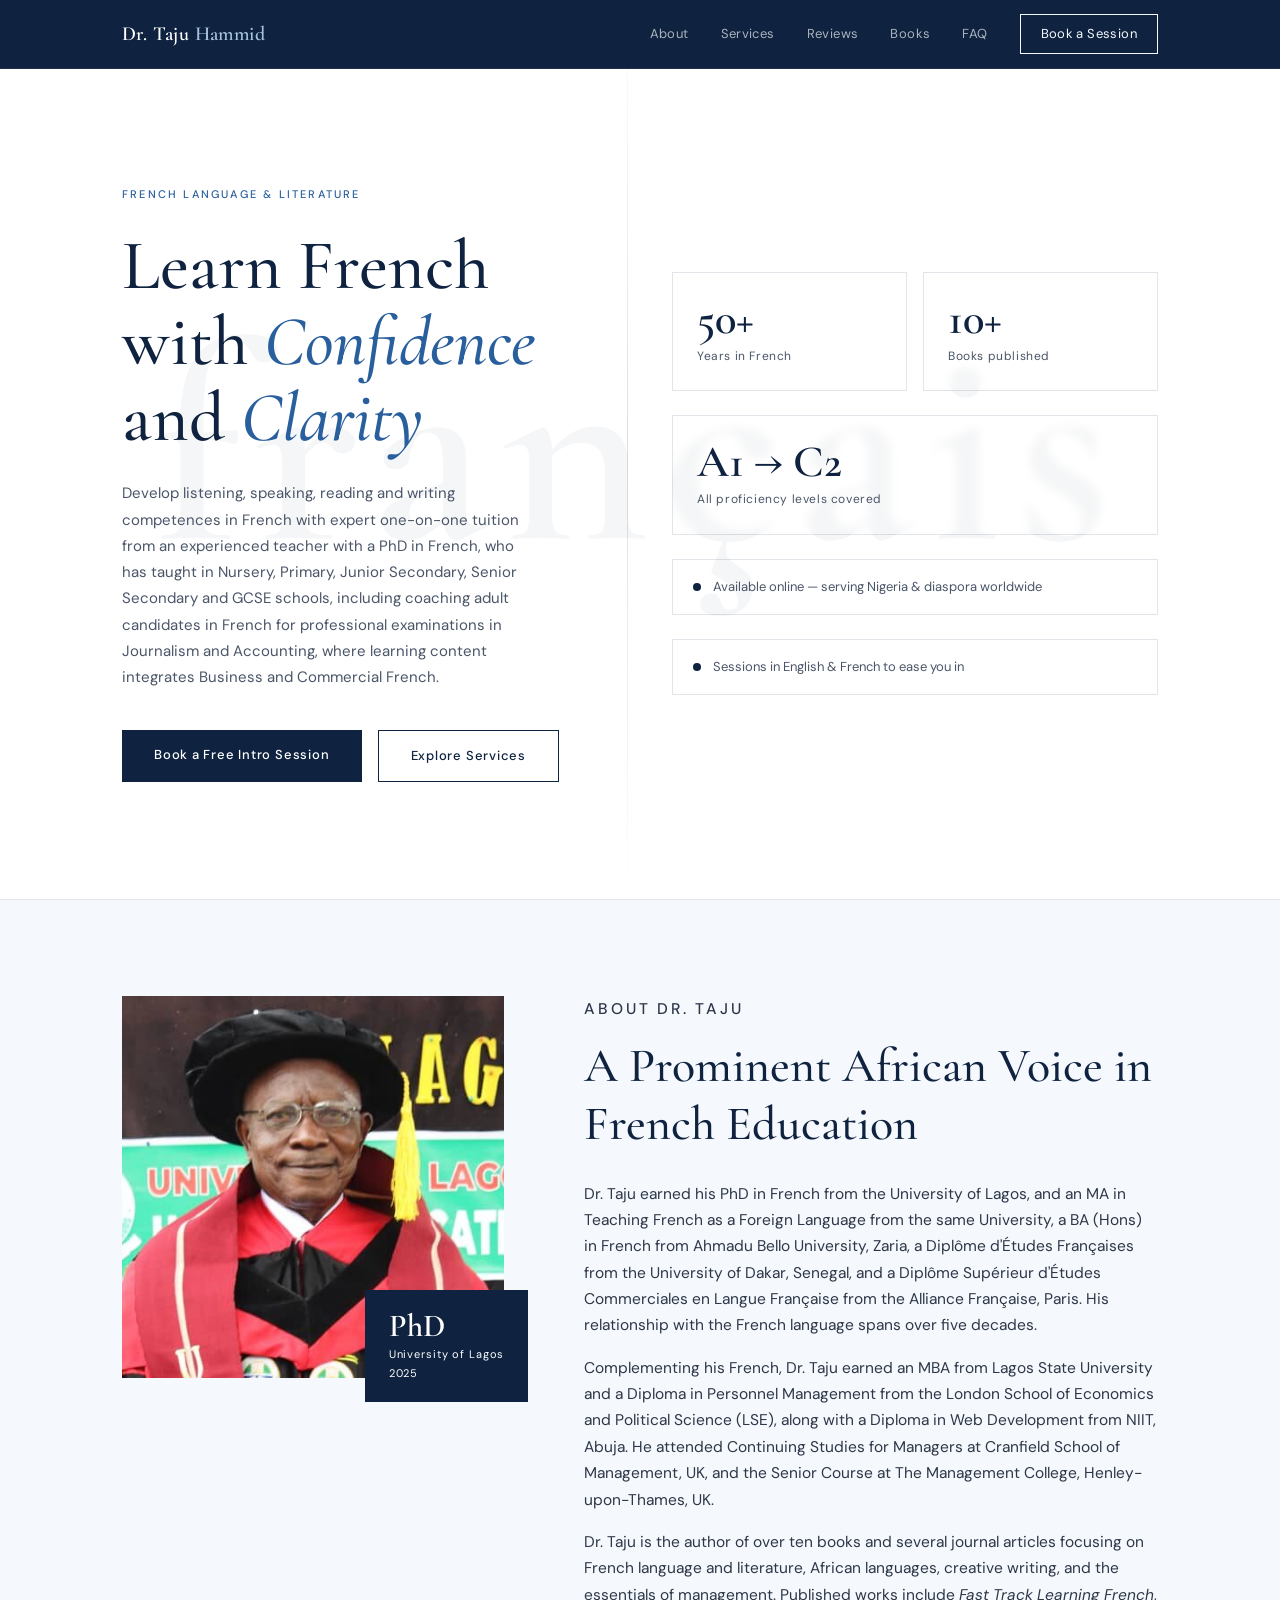
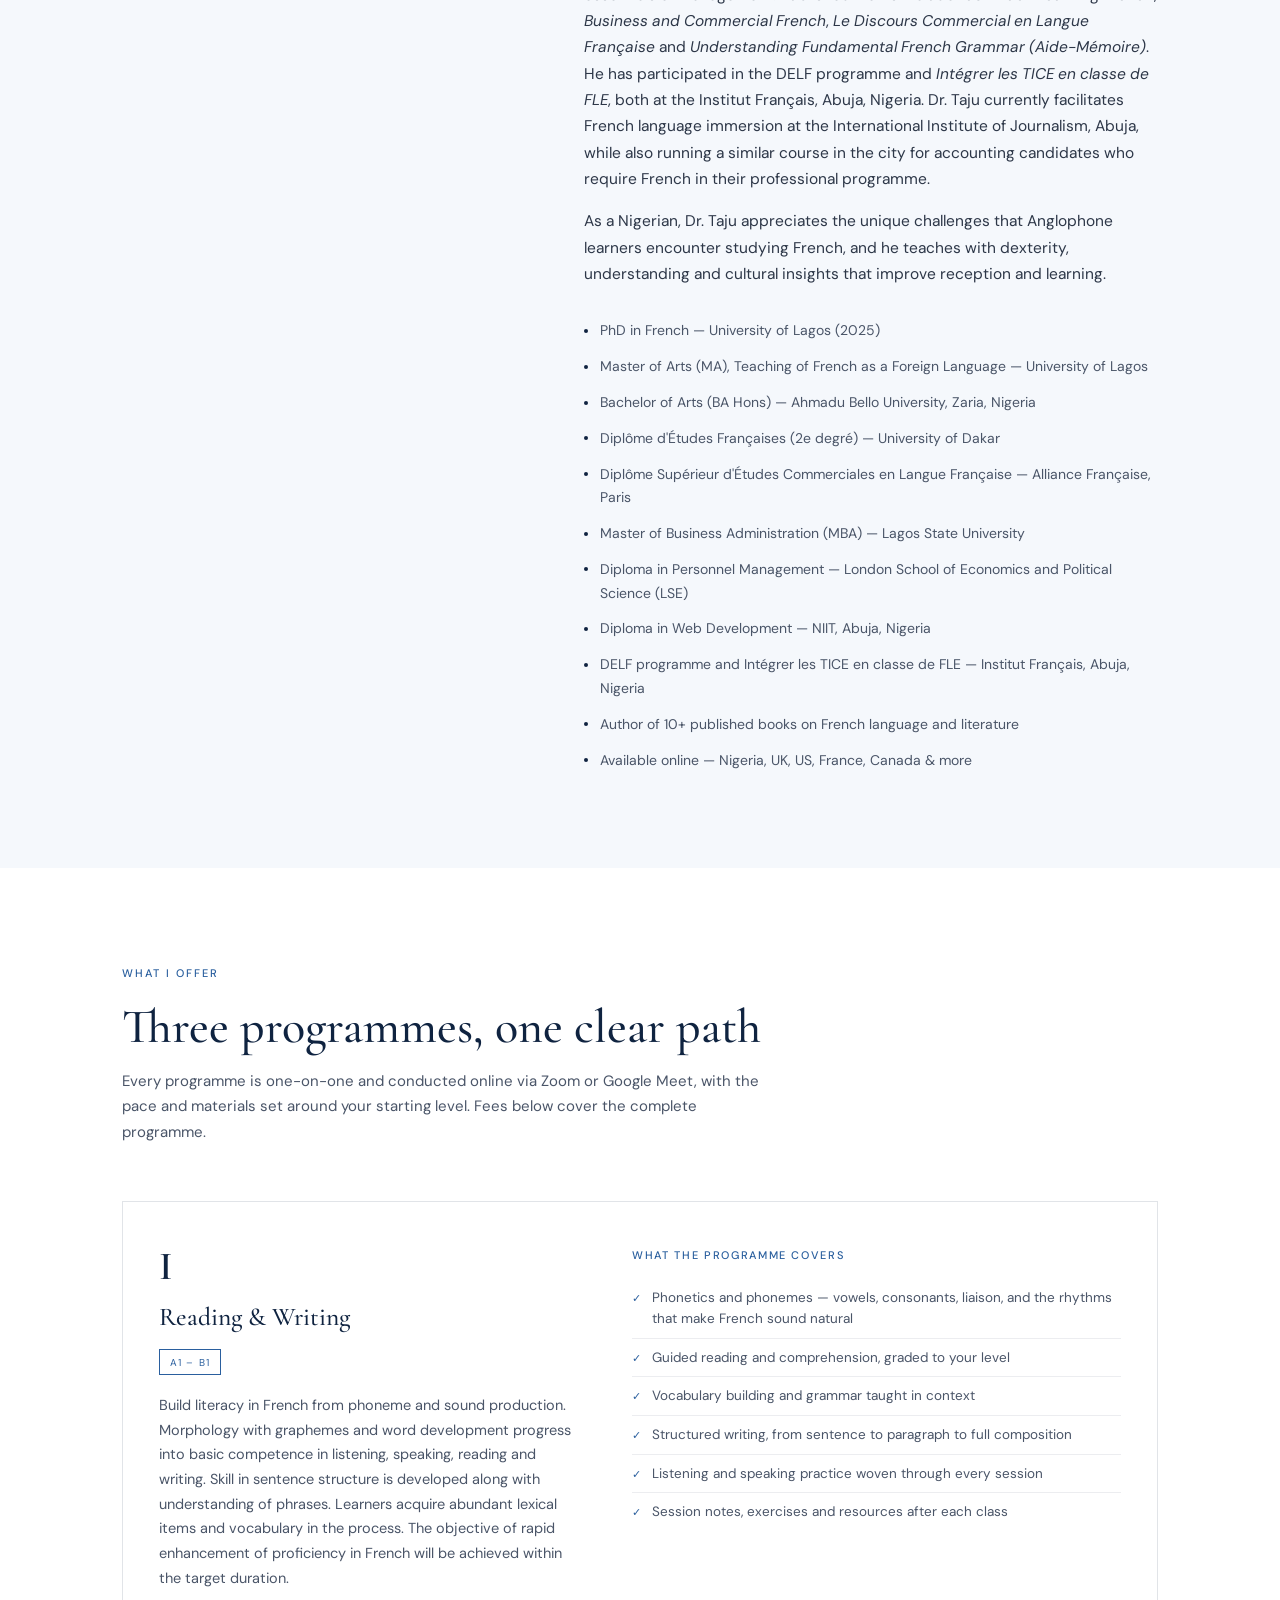
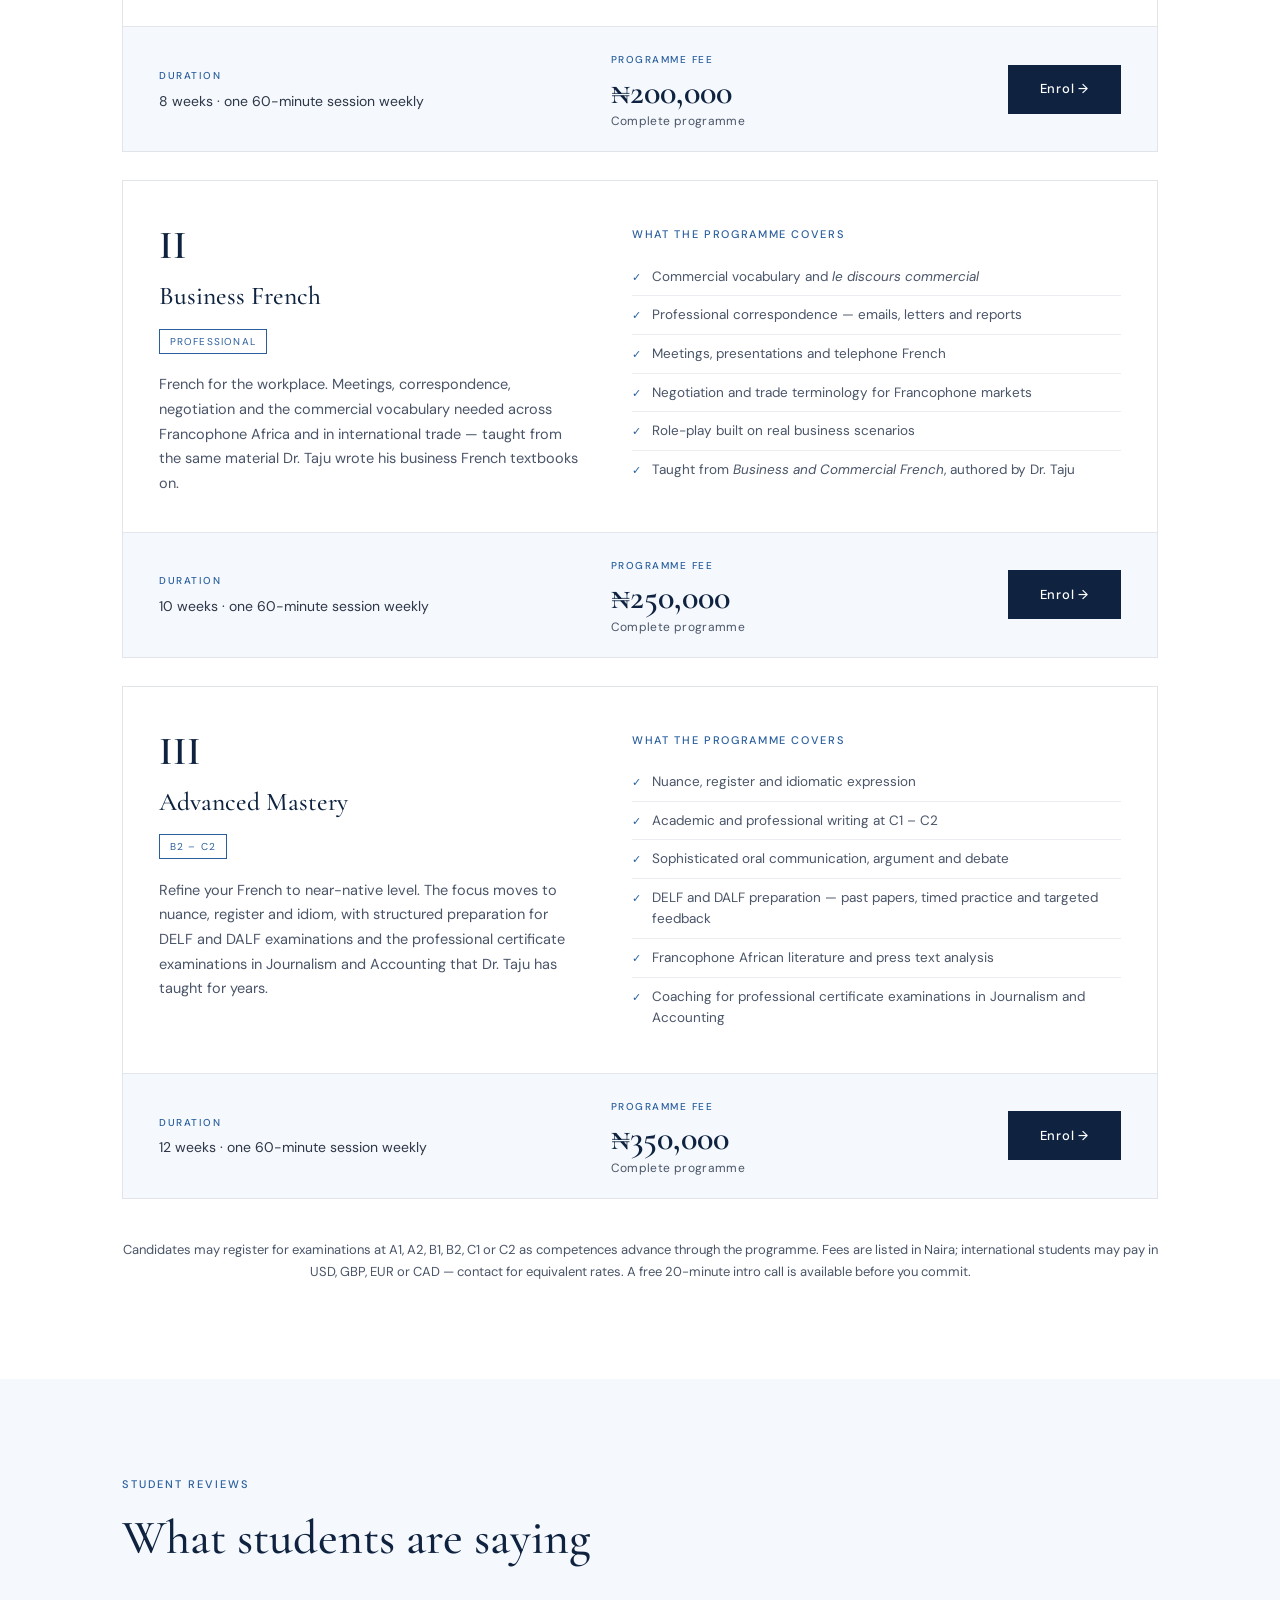
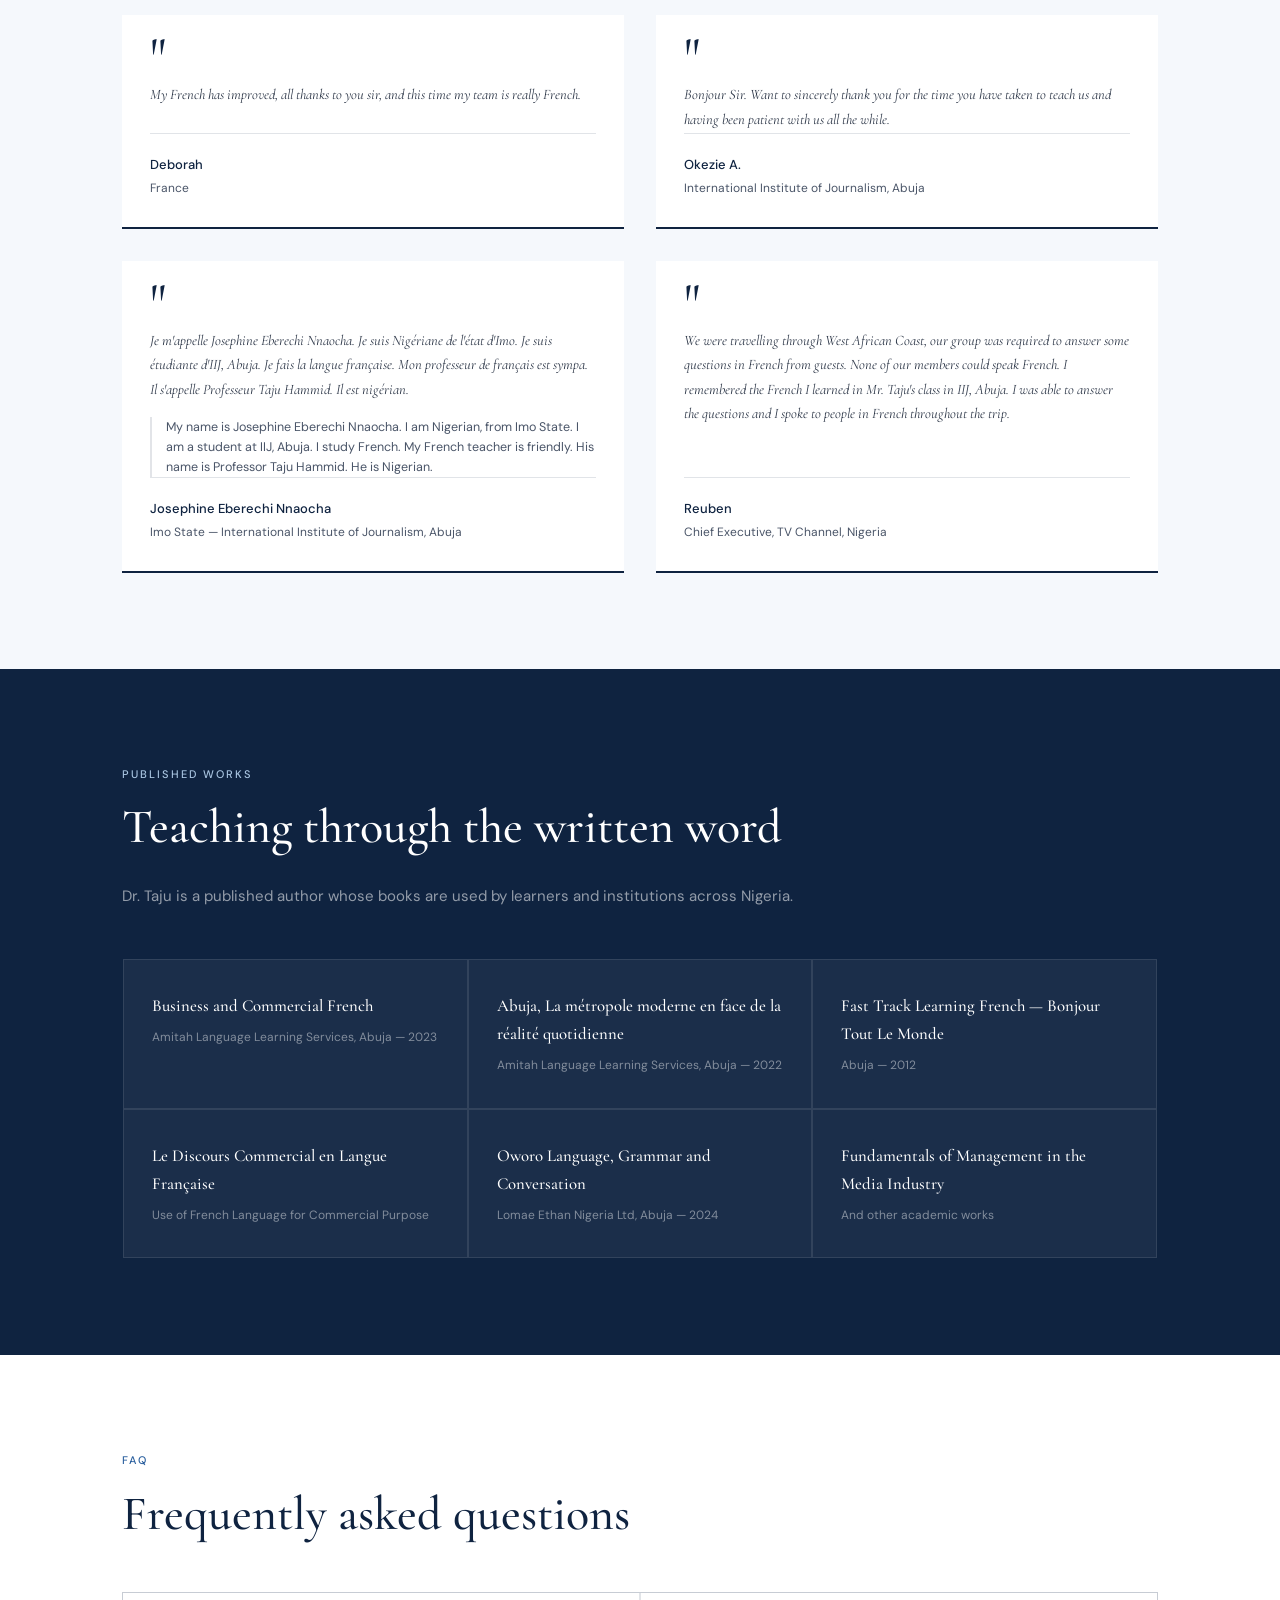
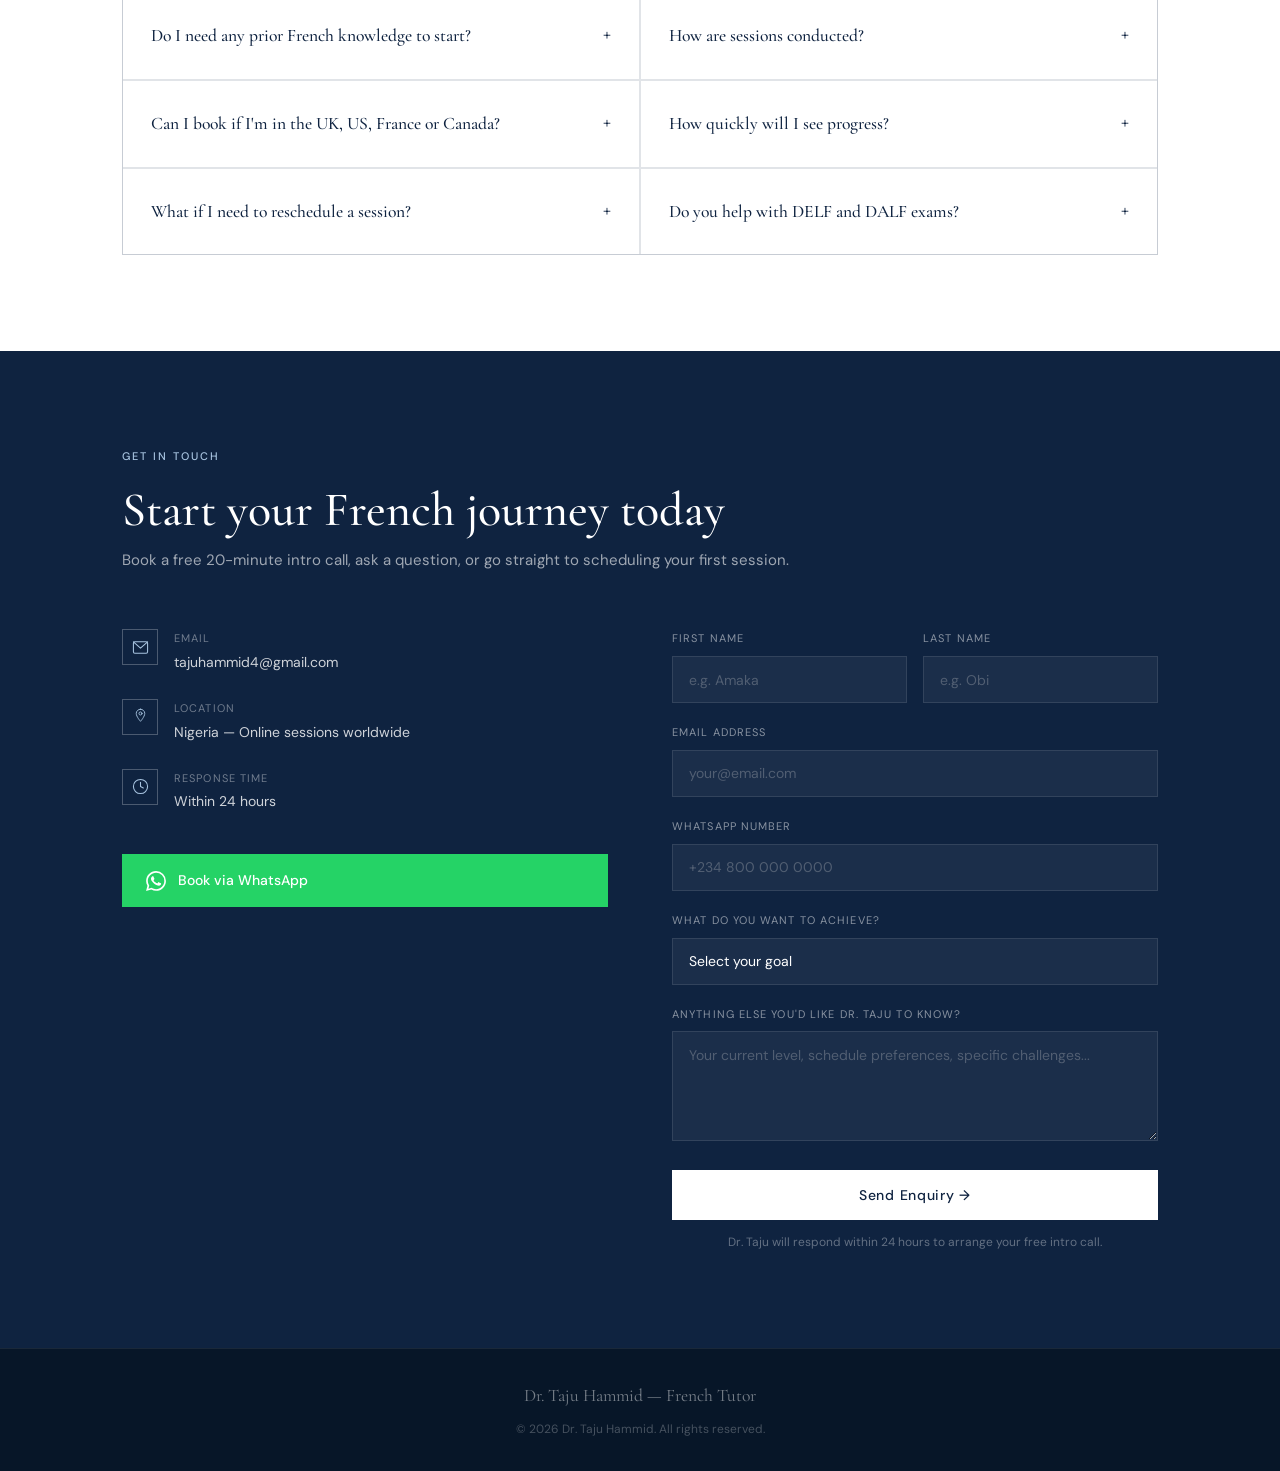
==== index.html @ 973036a1 "Add Dr. Taju's photo, real contact email, and a fourth testimonial Photo replaces the About placehol" ====
<!DOCTYPE html>
<html lang="en">
<head>
  <meta charset="UTF-8" />
  <meta name="viewport" content="width=device-width, initial-scale=1.0" />
  <title>Dr. Taju Hammid — French Tutor</title>
  <meta name="description" content="Learn French with Dr. Taju Hammid, PhD French — a highly experienced language facilitator offering personalised online proficiency in French language and Francophone African literature to learners in Nigeria and the diaspora." />
  <link rel="preconnect" href="https://fonts.googleapis.com" />
  <link rel="preconnect" href="https://fonts.gstatic.com" crossorigin />
  <link href="https://fonts.googleapis.com/css2?family=Cormorant+Garamond:ital,wght@0,400;0,500;0,600;1,400;1,500&family=DM+Sans:wght@300;400;500&display=swap" rel="stylesheet" />

  <style>
    *, *::before, *::after { box-sizing: border-box; margin: 0; padding: 0; }
 
    :root {
      --navy: #0F2340;
      --navy-mid: #1E4080;
      --navy-light: #2A5F9E;
      --ink: #0F2340;
      --ink-mid: #2D3748;
      --ink-light: #4A5568;
      --white: #ffffff;
      --off-white: #F5F8FC;
      --border: rgba(15, 35, 64, 0.12);
      --border-light: rgba(15, 35, 64, 0.08);
    }
 
    html { scroll-behavior: smooth; }
 
    body {
      font-family: 'DM Sans', sans-serif;
      background: var(--white);
      color: var(--ink);
      font-size: 16px;
      line-height: 1.7;
      overflow-x: hidden;
    }
 
    /* ─── UTILITY ─── */
    .container { max-width: 1100px; margin: 0 auto; padding: 0 2rem; }
    .section { padding: 6rem 0; }
    .section-label {
      font-family: 'DM Sans', sans-serif;
      font-size: 11px;
      font-weight: 500;
      letter-spacing: 0.18em;
      text-transform: uppercase;
      color: var(--navy-light);
      margin-bottom: 1rem;
    }
    .section-title {
      font-family: 'Cormorant Garamond', serif;
      font-size: clamp(2rem, 4vw, 3rem);
      font-weight: 500;
      color: var(--navy);
      line-height: 1.2;
    }
    .serif { font-family: 'Cormorant Garamond', serif; }
    .btn-primary {
      display: inline-block;
      background: var(--navy);
      color: #ffffff;
      font-family: 'DM Sans', sans-serif;
      font-size: 13px;
      font-weight: 500;
      letter-spacing: 0.06em;
      padding: 0.85rem 2rem;
      border: none;
      cursor: pointer;
      text-decoration: none;
      transition: background 0.2s, transform 0.15s;
    }
    .btn-primary:hover { background: var(--off-white); color: var(--navy); transform: translateY(-1px); }

    .btn-hero {
      display: inline-block;
      background: transparent;
      color: var(--navy);
      font-family: 'DM Sans', sans-serif;
      font-size: 13px;
      font-weight: 500;
      letter-spacing: 0.06em;
      padding: 0.85rem 2rem;
      border: 1px solid var(--navy);
      cursor: pointer;
      text-decoration: none;
      transition: background 0.2s, color 0.2s, transform 0.15s;
    }
    .btn-hero:hover { background: var(--navy); border: 1.5px solid var(--navy); color: var(--off-white); transform: translateY(-1px); }

    .btn-outline {
      display: inline-block;
      background: transparent;
      color: var(--off-white);
      font-family: 'DM Sans', sans-serif;
      font-size: 13px;
      font-weight: 500;
      letter-spacing: 0.06em;
      padding: 0.85rem 2rem;
      border: 1px solid var(--off-white);
      cursor: pointer;
      text-decoration: none;
      transition: background 0.2s, color 0.2s, transform 0.15s;
    }
    .btn-outline:hover { background: var(--off-white); border: 1.5px solid var(--off-white); color: var(--navy); transform: translateY(-1px); }
 
    /* ─── NAVBAR ─── */
    nav {
      position: fixed;
      top: 0; left: 0; right: 0;
      z-index: 100;
      background: var(--navy);
      backdrop-filter: blur(8px);
      border-bottom: 1px solid rgba(255,255,255,0.08);
      transition: box-shadow 0.2s;
    }
    nav.scrolled { box-shadow: 0 2px 20px rgba(15,35,64,0.2); }
    .nav-inner {
      display: flex;
      align-items: center;
      justify-content: space-between;
      height: 68px;
      max-width: 1100px;
      margin: 0 auto;
      padding: 0 2rem;
    }
    .nav-logo {
      font-family: 'Cormorant Garamond', serif;
      font-size: 1.25rem;
      font-weight: 600;
      color: #ffffff;
      text-decoration: none;
      letter-spacing: 0.02em;
    }
    .nav-logo span { color: #A8C4E0; }
    .nav-links { display: flex; align-items: center; gap: 2rem; }
    .nav-links a {
      font-size: 13px;
      font-weight: 400;
      color: rgba(255,255,255,0.65);
      text-decoration: none;
      letter-spacing: 0.03em;
      transition: color 0.2s;
    }
    .nav-links a:hover { color: #ffffff; }
    .nav-cta {
      font-size: 13px;
      font-weight: 500;
      background: var(--navy);
      color: var(--off-white) !important;
      border: 1px solid var(--off-white);
      padding: 0.5rem 1.25rem;
      text-decoration: none;
      transition: background 0.2s !important;
    }
    .nav-cta:hover { background: var(--off-white) !important; border: 1px solid var(--off-white) !important; color: var(--navy) !important; }
    .hamburger { display: none; flex-direction: column; gap: 5px; cursor: pointer; }
    .hamburger span { display: block; width: 24px; height: 1.5px; background: #ffffff; transition: 0.3s; }
    .mobile-menu {
      display: none;
      position: fixed;
      top: 68px; left: 0; right: 0;
      background: var(--navy);
      border-bottom: 1px solid rgba(255,255,255,0.08);
      padding: 1.5rem 2rem;
      z-index: 99;
    }
    .mobile-menu.open { display: block; }
    .mobile-menu a {
      display: block;
      padding: 0.75rem 0;
      font-size: 15px;
      color: rgba(255,255,255,0.8);
      text-decoration: none;
      border-bottom: 1px solid rgba(255,255,255,0.08);
    }
    .mobile-menu a:last-child { border-bottom: none; }
 
    /* ─── HERO ─── */
    #hero {
      min-height: 100vh;
      display: flex;
      align-items: center;
      background: var(--white);
      position: relative;
      overflow: hidden;
      padding-top: 68px;
      border-bottom: 1px solid var(--border);
    }
    .hero-bg-text {
      position: absolute;
      top: 50%;
      left: 50%;
      transform: translate(-50%, -50%);
      font-family: 'Cormorant Garamond', serif;
      font-size: clamp(10rem, 22vw, 22rem);
      font-weight: 600;
      color: rgba(15,35,64,0.04);
      user-select: none;
      white-space: nowrap;
      letter-spacing: 0.05em;
      pointer-events: none;
    }
    .hero-line {
      position: absolute;
      top: 0; bottom: 0;
      left: 49%;
      width: 1px;
      background: linear-gradient(to bottom, transparent, rgba(15,35,64,0.15), transparent);
    }
    .hero-content {
      position: relative;
      z-index: 2;
      display: grid;
      grid-template-columns: 1fr 1fr;
      gap: 4rem;
      align-items: center;
      width: 100%;
      max-width: 1100px;
      margin: 0 auto;
      padding: 4rem 2rem;
    }
    .hero-left {}
    .hero-eyebrow {
      font-size: 11px;
      font-weight: 500;
      letter-spacing: 0.2em;
      text-transform: uppercase;
      color: var(--navy-light);
      margin-bottom: 1.5rem;
    }
    .hero-title {
      font-family: 'Cormorant Garamond', serif;
      font-size: clamp(2.8rem, 5.5vw, 5rem);
      font-weight: 500;
      color: var(--navy);
      line-height: 1.08;
      margin-bottom: 1.5rem;
    }
    .hero-title em {
      font-style: italic;
      color: var(--navy-light);
    }
    .hero-sub {
      font-size: 15px;
      color: var(--ink-light);
      line-height: 1.75;
      max-width: 400px;
      margin-bottom: 2.5rem;
    }
    .hero-actions { display: flex; gap: 1rem; flex-wrap: wrap; }
    .hero-right { display: flex; flex-direction: column; gap: 1.5rem; }
    .stat-card {
      background: rgba(255,255,255,0.05);
      border: 1px solid var(--border);
      padding: 1.5rem;
      backdrop-filter: blur(4px);
    }
    .stat-num {
      font-family: 'Cormorant Garamond', serif;
      font-size: 2.8rem;
      font-weight: 600;
      color: var(--navy);
      line-height: 1;
    }
    .stat-label {
      font-size: 12px;
      color: var(--ink-light);
      letter-spacing: 0.05em;
      margin-top: 0.25rem;
    }
    .stat-row { display: grid; grid-template-columns: 1fr 1fr; gap: 1rem; }
    .flag-row {
      background: rgba(255,255,255,0.04);
      border: 1px solid var(--border);
      padding: 1rem 1.25rem;
      display: flex;
      align-items: center;
      gap: 0.75rem;
      font-size: 13px;
      color: var(--ink-light);
    }
    .flag-dot {
      width: 8px; height: 8px; border-radius: 50%;
      background: var(--navy);
      flex-shrink: 0;
    }
 
    /* ─── ABOUT ─── */
    #about { background: var(--off-white); }
    .about-grid { display: grid; grid-template-columns: 1fr 1.5fr; gap: 5rem; align-items: start; }
    .about-image-block {
      position: relative;
    }
    .about-photo {
      display: block;
      width: 100%;
      /* Square frame: the source is 685x431, so a square crop uses its full
         height and needs no upscaling. A taller frame would soften it. */
      aspect-ratio: 1/1;
      object-fit: cover;
      object-position: center;
      background: #E2EAF4;
    }
    .about-accent-box {
      position: absolute;
      bottom: -1.5rem;
      right: -1.5rem;
      background: var(--navy);
      padding: 1.25rem 1.5rem;
      color: #ffffff;
    }
    .about-accent-box .num {
      font-family: 'Cormorant Garamond', serif;
      font-size: 2rem;
      font-weight: 600;
      line-height: 1;
    }
    .about-accent-box .txt { font-size: 11px; letter-spacing: 0.08em; margin-top: 0.2rem; }
    .about-content {}
    .about-content p {
      color: var(--ink-mid);
      margin-bottom: 1rem;
      font-size: 15.5px;
    }
    .credentials { margin-top: 2rem; display: flex; flex-direction: column; gap: 0.75rem; }
    .cred-item {
      display: flex;
      align-items: flex-start;
      gap: 0.75rem;
      font-size: 14px;
      color: var(--ink-light);
    }
    .cred-dot {
      width: 4px; height: 4px;
      background: var(--navy);
      border-radius: 50%;
      margin-top: 0.6rem;
      flex-shrink: 0;
    }
 
    /* ─── SERVICES ─── */
    #services { background: var(--white); }
    .services-header { margin-bottom: 3.5rem; }
    .services-sub { font-size: 15px; color: var(--ink-light); margin-top: 0.75rem; max-width: 640px; }
    .services-list { display: flex; flex-direction: column; gap: 1.75rem; }

    .service-card {
      background: #ffffff;
      border: 1.5px solid var(--border);
      position: relative;
      overflow: hidden;
      transition: border-color 0.25s, box-shadow 0.25s;
    }
    .service-card::before {
      content: '';
      position: absolute;
      top: 0; left: 0; right: 0;
      height: 2px;
      background: var(--navy);
      transform: scaleX(0);
      transform-origin: left;
      transition: transform 0.35s;
      z-index: 2;
    }
    .service-card:hover::before { transform: scaleX(1); }
    .service-card:hover {
      border-color: rgba(15, 35, 64, 0.28);
      box-shadow: 0 14px 36px rgba(15, 35, 64, 0.07);
    }

    .service-body {
      display: grid;
      grid-template-columns: 1fr 1.15fr;
      gap: 3rem;
      padding: 2.75rem 2.25rem 2.25rem;
    }
    .service-icon {
      font-family: 'Cormorant Garamond', serif;
      font-size: 2.5rem;
      font-weight: 600;
      color: var(--navy);
      line-height: 1;
      margin-bottom: 1rem;
    }
    .service-card h3 {
      font-family: 'Cormorant Garamond', serif;
      font-size: 1.6rem;
      font-weight: 500;
      color: var(--ink);
      line-height: 1.2;
      margin-bottom: 0.85rem;
    }
    .service-tag {
      display: inline-block;
      font-size: 10px;
      letter-spacing: 0.12em;
      text-transform: uppercase;
      color: var(--navy-light);
      border: 1px solid var(--navy-light);
      padding: 0.2rem 0.6rem;
    }
    .service-desc {
      font-size: 14.5px;
      color: var(--ink-light);
      line-height: 1.7;
      margin-top: 1.15rem;
    }
    .service-includes-label {
      font-size: 11px;
      font-weight: 500;
      letter-spacing: 0.15em;
      text-transform: uppercase;
      color: var(--navy-light);
      margin-bottom: 0.85rem;
    }
    .service-includes { list-style: none; }
    .service-includes li {
      font-size: 13.5px;
      color: var(--ink-light);
      line-height: 1.6;
      padding: 0.5rem 0;
      border-bottom: 1px solid var(--border-light);
      display: flex;
      gap: 0.7rem;
      align-items: flex-start;
    }
    .service-includes li:last-child { border-bottom: none; }
    .service-includes li::before {
      content: '✓';
      color: var(--navy-light);
      font-size: 11px;
      flex-shrink: 0;
      margin-top: 3px;
    }

    .service-meta {
      display: grid;
      grid-template-columns: 1.15fr 1fr auto;
      align-items: center;
      gap: 2rem;
      padding: 1.5rem 2.25rem;
      background: var(--off-white);
      border-top: 1.5px solid var(--border-light);
    }
    .meta-label {
      font-size: 10px;
      font-weight: 500;
      letter-spacing: 0.15em;
      text-transform: uppercase;
      color: var(--navy-light);
      margin-bottom: 0.4rem;
    }
    .meta-value { font-size: 14px; color: var(--ink-mid); line-height: 1.5; }
    .service-price {
      font-family: 'Cormorant Garamond', serif;
      font-size: 2.15rem;
      font-weight: 600;
      color: var(--navy);
      line-height: 1;
    }
    .service-price small {
      display: block;
      font-family: 'DM Sans', sans-serif;
      font-size: 12px;
      font-weight: 400;
      color: var(--ink-light);
      letter-spacing: 0.03em;
      margin-top: 0.4rem;
    }
    .services-note {
      margin-top: 2.5rem;
      text-align: center;
      font-size: 13px;
      color: var(--ink-light);
      line-height: 1.7;
    }
 
    /* ─── TESTIMONIALS ─── */
    #testimonials { background: var(--off-white); }
    .testimonials-grid { display: grid; grid-template-columns: repeat(2, 1fr); gap: 2rem; margin-top: 3rem; }
    .testi-card {
      background: #ffffff;
      padding: 1.75rem;
      border-bottom: 2px solid var(--navy);
      display: flex;
      flex-direction: column;
    }
    .testi-quote {
      font-family: 'Cormorant Garamond', serif;
      font-size: 3.5rem;
      color: var(--navy);
      line-height: 0.5;
      margin-bottom: 0.75rem;
    }
    .testi-text {
      font-size: 14.5px;
      color: var(--ink-mid);
      line-height: 1.7;
      font-style: italic;
      font-family: 'Cormorant Garamond', serif;
    }
    .testi-author {
      margin-top: auto;
      padding-top: 1.25rem;
      border-top: 1px solid var(--border);
    }
    .testi-translation {
      font-family: 'DM Sans', sans-serif;
      font-size: 12.5px;
      font-style: normal;
      color: var(--ink-light);
      line-height: 1.6;
      margin-top: 0.9rem;
      padding-left: 0.85rem;
      border-left: 2px solid var(--border);
    }
    .testi-name { font-size: 13px; font-weight: 500; color: var(--ink); }
    .testi-role { font-size: 12px; color: var(--ink-light); margin-top: 0.15rem; }
 
    /* ─── PUBLICATIONS ─── */
    #publications { background: var(--navy); }
    #publications .section-label { color: #A8C4E0; }
    #publications .section-title { color: #ffffff; }
    .publications-header { margin-bottom: 3.5rem; }
    .publications-sub { color: rgba(255,255,255,0.55); font-size: 15px; margin-bottom: 3rem; }
    .publications-grid { display: grid; grid-template-columns: repeat(3, 1fr); /*gap: 1.5px;*/ border: 1.5px solid var(--border); }
    .publications-card { 
      background: rgba(255,255,255,0.05);
      border: 1px solid rgba(255,255,255,0.1);
      padding: 2rem 1.75rem;
      position: relative;
    }
    .publications-text {
      font-family: 'Cormorant Garamond', serif;
      font-size: 1.05rem;
      font-weight: 500;
      color: var(--white);
       margin-bottom: 0.4rem;
    }
    .publications-subtext { font-size: 12px; color: rgba(255,255,255,0.45); }
 
    /* ─── FAQ ─── */
    #faq { background: var(--white); }
    .faq-grid { display: grid; grid-template-columns: 1fr 1fr; gap: 2px; margin-top: 3rem; background: var(--border); border: 1px solid var(--border); }
    .faq-item {
      background: var(--white);
      padding: 1.75rem;
      cursor: pointer;
    }
    .faq-question {
      font-family: 'Cormorant Garamond', serif;
      font-size: 1.1rem;
      font-weight: 500;
      color: var(--ink);
      display: flex;
      justify-content: space-between;
      align-items: flex-start;
      gap: 1rem;
    }
    .faq-toggle {
      font-size: 1.25rem;
      color: var(--navy);
      flex-shrink: 0;
      transition: transform 0.2s;
      line-height: 1.2;
    }
    .faq-item.open .faq-toggle { transform: rotate(45deg); }
    .faq-answer {
      font-size: 14px;
      color: var(--ink-light);
      line-height: 1.7;
      max-height: 0;
      overflow: hidden;
      transition: max-height 0.3s ease, margin-top 0.3s;
    }
    .faq-item.open .faq-answer { max-height: 300px; margin-top: 0.75rem; }
 
    /* ─── CONTACT ─── */
    #contact { background: var(--navy); }
    #contact .section-label { color: #A8C4E0; }
    #contact .section-title { color: #ffffff; }
    .contact-sub { color: rgba(255,255,255,0.6); font-size: 15px; margin-top: 0.5rem; margin-bottom: 3.5rem; }
    .contact-grid { display: grid; grid-template-columns: 1fr 1fr; gap: 4rem; align-items: start; }
    .contact-info { display: flex; flex-direction: column; gap: 1.5rem; }
    .contact-info-item { display: flex; gap: 1rem; align-items: flex-start; }
    .contact-info-icon {
      width: 36px; height: 36px;
      border: 1px solid rgba(255,255,255,0.25);
      display: flex; align-items: center; justify-content: center;
      color: #A8C4E0;
      font-size: 15px;
      flex-shrink: 0;
    }
    .contact-info-text .label { font-size: 11px; letter-spacing: 0.1em; text-transform: uppercase; color: rgba(255,255,255,0.4); }
    .contact-info-text .value { font-size: 14px; color: rgba(255,255,255,0.8); margin-top: 0.2rem; }
    .whatsapp-btn {
      display: flex;
      align-items: center;
      gap: 0.75rem;
      background: #25D366;
      color: white;
      text-decoration: none;
      padding: 0.9rem 1.5rem;
      font-size: 14px;
      font-weight: 500;
      margin-top: 1rem;
      transition: background 0.2s;
    }
    .whatsapp-btn:hover { background: #1aab54; }
    .form-group { margin-bottom: 1.25rem; }
    .form-group label {
      display: block;
      font-size: 11px;
      letter-spacing: 0.1em;
      text-transform: uppercase;
      color: rgba(255,255,255,0.5);
      margin-bottom: 0.5rem;
    }
    .form-group input,
    .form-group select,
    .form-group textarea {
      width: 100%;
      background: rgba(255,255,255,0.05);
      border: 1px solid rgba(255,255,255,0.1);
      color: #ffffff;
      padding: 0.85rem 1rem;
      font-family: 'DM Sans', sans-serif;
      font-size: 14px;
      outline: none;
      transition: border-color 0.2s;
      -webkit-appearance: none;
    }
    .form-group input::placeholder,
    .form-group textarea::placeholder { color: rgba(244,241,236,0.25); }
    .form-group input:focus,
    .form-group select:focus,
    .form-group textarea:focus { border-color: #A8C4E0; }
    .form-group select option { background: var(--navy); }
    .form-group textarea { resize: vertical; min-height: 110px; }
    .form-row { display: grid; grid-template-columns: 1fr 1fr; gap: 1rem; }
    .submit-btn {
      width: 100%;
      background: #ffffff;
      color: var(--navy);
      border: none;
      padding: 1rem;
      font-family: 'DM Sans', sans-serif;
      font-size: 14px;
      font-weight: 500;
      letter-spacing: 0.05em;
      cursor: pointer;
      transition: background 0.2s;
    }
    .submit-btn:hover { background: #A8C4E0; color: var(--navy); }
    .form-note { font-size: 12px; color: rgba(255,255,255,0.35); margin-top: 0.75rem; text-align: center; }
    .form-success {
      display: none;
      text-align: center;
      padding: 3rem 1.5rem;
      color: rgba(244,241,236,0.7);
    }
    .form-success .checkmark {
      font-size: 2.5rem;
      color: var(--navy-light);
      margin-bottom: 1rem;
    }
 
    /* ─── FOOTER ─── */
    footer {
      background: #071628;
      padding: 2rem;
      text-align: center;
      border-top: 1px solid rgba(255,255,255,0.08);
    }
    .footer-logo {
      font-family: 'Cormorant Garamond', serif;
      font-size: 1.1rem;
      color: rgba(255,255,255,0.45);
      margin-bottom: 0.5rem;
    }
    footer p { font-size: 12px; color: rgba(255,255,255,0.25); }
 
    /* ─── RESPONSIVE ─── */
    @media (max-width: 900px) {
      .hero-content { grid-template-columns: 1fr; }
      .hero-right { display: none; }
      .hero-line { display: none; }
      .about-grid { grid-template-columns: 1fr; }
      .about-image-block { max-width: 340px; }
      .service-body { grid-template-columns: 1fr; gap: 2rem; }
      .service-meta { grid-template-columns: 1fr; gap: 1.5rem; justify-items: start; }
      .testimonials-grid { grid-template-columns: 1fr; }
      .publications-grid { grid-template-columns: 1fr 1fr; }
      .faq-grid { grid-template-columns: 1fr; }
      .contact-grid { grid-template-columns: 1fr; }
      .nav-links { display: none; }
      .hamburger { display: flex; }
    }
    @media (max-width: 600px) {
      .section { padding: 4rem 0; }
      .service-body { padding: 2rem 1.5rem 1.75rem; }
      .service-meta { padding: 1.5rem; }
      .publications-grid { grid-template-columns: 1fr; }
      .form-row { grid-template-columns: 1fr; }
      .stat-row { grid-template-columns: 1fr 1fr; }
    }
  </style>
</head>
<body>

  <!-- ─── NAV ─── -->
  <nav id="navbar">
    <div class="nav-inner">
      <a href="#hero" class="nav-logo">Dr. Taju <span>Hammid</span></a>
      <div class="nav-links">
        <a href="#about">About</a>
        <a href="#services">Services</a>
        <a href="#testimonials">Reviews</a>
        <a href="#publications">Books</a>
        <a href="#faq">FAQ</a>
        <a href="#contact" class="nav-cta">Book a Session</a>
      </div>
      <div class="hamburger" id="hamburger" aria-label="Menu">
        <span></span><span></span><span></span>
      </div>
    </div>
  </nav>

  <div class="mobile-menu" id="mobile-menu">
    <a href="#about" onclick="closeMobile()">About</a>
    <a href="#services" onclick="closeMobile()">Services</a>
    <a href="#testimonials" onclick="closeMobile()">Reviews</a>
    <a href="#publications" onclick="closeMobile()">Books</a>
    <a href="#faq" onclick="closeMobile()">FAQ</a>
    <a href="#contact" onclick="closeMobile()">Book a Session</a>
  </div>

  <!-- ─── HERO ─── -->
  <section id="hero">
    <div class="hero-bg-text">français</div>
    <div class="hero-line"></div>
    <div class="hero-content">
      <div class="hero-left">
        <p class="hero-eyebrow">French Language &amp; Literature</p>
        <h1 class="hero-title">
          Learn French<br>with <em>Confidence</em><br>and <em>Clarity</em>
        </h1>
        <p class="hero-sub">
          Develop listening, speaking, reading and writing competences in French with expert one-on-one tuition from an experienced teacher with a PhD in French, who has taught in Nursery, Primary, Junior Secondary, Senior Secondary and GCSE schools, including coaching adult candidates in French for professional examinations in Journalism and Accounting, where learning content integrates Business and Commercial French.
        </p>
        <div class="hero-actions">
          <a href="#contact" class="btn-primary">Book a Free Intro Session</a>
          <a href="#services" class="btn-hero">Explore Services</a>
        </div>
      </div>
      <div class="hero-right">
        <div class="stat-row">
          <div class="stat-card">
            <div class="stat-num">50+</div>
            <div class="stat-label">Years in French</div>
          </div>
          <div class="stat-card">
            <div class="stat-num">10+</div>
            <div class="stat-label">Books published</div>
          </div>
        </div>
        <div class="stat-card">
          <div class="stat-num">A1 → C2</div>
          <div class="stat-label">All proficiency levels covered</div>
        </div>
        <div class="flag-row">
          <div class="flag-dot"></div>
          Available online — serving Nigeria & diaspora worldwide
        </div>
        <div class="flag-row">
          <div class="flag-dot"></div>
          Sessions in English &amp; French to ease you in
        </div>
      </div>
    </div>
  </section>

  <!-- ─── ABOUT ─── -->
  <section id="about" class="section">
    <div class="container">
      <div class="about-grid">
        <div class="about-image-block">
          <img src="assets/dr-taju-hammid.jpg" class="about-photo" loading="lazy"
               alt="Dr. Taju Hammid in academic regalia at his University of Lagos doctoral ceremony" />
          <div class="about-accent-box">
            <div class="num">PhD</div>
            <div class="txt">University of Lagos<br>2025</div>
          </div>
        </div>
        <div class="about-content">
          <p class="section-label">About Dr. Taju</p>
          <h2 class="section-title">A Prominent African Voice in French Education</h2>
          <br>
          <p>
            Dr. Taju earned his PhD in French from the University of Lagos, and an MA in Teaching French as a Foreign Language from the same University, a BA (Hons) in French from Ahmadu Bello University, Zaria, a Diplôme d'Études Françaises from the University of Dakar, Senegal, and a Diplôme Supérieur d'Études Commerciales en Langue Française from the Alliance Française, Paris. His relationship with the French language spans over five decades.
          </p>
          <p>
            Complementing his French, Dr. Taju earned an MBA from Lagos State University and a Diploma in Personnel Management from the London School of Economics and Political Science (LSE), along with a Diploma in Web Development from NIIT, Abuja. He attended Continuing Studies for Managers at Cranfield School of Management, UK, and the Senior Course at The Management College, Henley-upon-Thames, UK.
          </p>
          <p>
            Dr. Taju is the author of over ten books and several journal articles focusing on French language and literature, African languages, creative writing, and the essentials of management. Published works include <em>Fast Track Learning French</em>, <em>Business and Commercial French</em>, <em>Le Discours Commercial en Langue Française</em> and <em>Understanding Fundamental French Grammar (Aide-Mémoire)</em>. He has participated in the DELF programme and <em>Intégrer les TICE en classe de FLE</em>, both at the Institut Français, Abuja, Nigeria. Dr. Taju currently facilitates French language immersion at the International Institute of Journalism, Abuja, while also running a similar course in the city for accounting candidates who require French in their professional programme.
          </p>
          <p>
            As a Nigerian, Dr. Taju appreciates the unique challenges that Anglophone learners encounter studying French, and he teaches with dexterity, understanding and cultural insights that improve reception and learning.
          </p>
          <div class="credentials">
            <div class="cred-item"><div class="cred-dot"></div><span>PhD in French — University of Lagos (2025)</span></div>
            <div class="cred-item"><div class="cred-dot"></div><span>Master of Arts (MA), Teaching of French as a Foreign Language — University of Lagos</span></div>
            <div class="cred-item"><div class="cred-dot"></div><span>Bachelor of Arts (BA Hons) — Ahmadu Bello University, Zaria, Nigeria</span></div>
            <div class="cred-item"><div class="cred-dot"></div><span>Diplôme d'Études Françaises (2e degré) — University of Dakar</span></div>
            <div class="cred-item"><div class="cred-dot"></div><span>Diplôme Supérieur d'Études Commerciales en Langue Française — Alliance Française, Paris</span></div>
            <div class="cred-item"><div class="cred-dot"></div><span>Master of Business Administration (MBA) — Lagos State University</span></div>
            <div class="cred-item"><div class="cred-dot"></div><span>Diploma in Personnel Management — London School of Economics and Political Science (LSE)</span></div>
            <div class="cred-item"><div class="cred-dot"></div><span>Diploma in Web Development — NIIT, Abuja, Nigeria</span></div>
            <div class="cred-item"><div class="cred-dot"></div><span>DELF programme and Intégrer les TICE en classe de FLE — Institut Français, Abuja, Nigeria</span></div>
            <div class="cred-item"><div class="cred-dot"></div><span>Author of 10+ published books on French language and literature</span></div>
            <div class="cred-item"><div class="cred-dot"></div><span>Available online — Nigeria, UK, US, France, Canada &amp; more</span></div>
          </div>
        </div>
      </div>
    </div>
  </section>

  <!-- ─── SERVICES ─── -->
  <section id="services" class="section">
    <div class="container">
      <div class="services-header">
        <p class="section-label">What I Offer</p>
        <h2 class="section-title">Three programmes, one clear path</h2>
        <p class="services-sub">Every programme is one-on-one and conducted online via Zoom or Google Meet, with the pace and materials set around your starting level. Fees below cover the complete programme.</p>
      </div>

      <div class="services-list">

        <!-- I — READING & WRITING -->
        <div class="service-card">
          <div class="service-body">
            <div class="service-intro">
              <div class="service-icon">I</div>
              <h3>Reading &amp; Writing</h3>
              <div class="service-tag">A1 – B1</div>
              <p class="service-desc">Build literacy in French from phoneme and sound production. Morphology with graphemes and word development progress into basic competence in listening, speaking, reading and writing. Skill in sentence structure is developed along with understanding of phrases. Learners acquire abundant lexical items and vocabulary in the process. The objective of rapid enhancement of proficiency in French will be achieved within the target duration.</p>
            </div>
            <div class="service-detail">
              <p class="service-includes-label">What the programme covers</p>
              <ul class="service-includes">
                <li><span>Phonetics and phonemes — vowels, consonants, liaison, and the rhythms that make French sound natural</span></li>
                <li><span>Guided reading and comprehension, graded to your level</span></li>
                <li><span>Vocabulary building and grammar taught in context</span></li>
                <li><span>Structured writing, from sentence to paragraph to full composition</span></li>
                <li><span>Listening and speaking practice woven through every session</span></li>
                <li><span>Session notes, exercises and resources after each class</span></li>
              </ul>
            </div>
          </div>
          <div class="service-meta">
            <div>
              <div class="meta-label">Duration</div>
              <div class="meta-value">8 weeks · one 60-minute session weekly</div>
            </div>
            <div>
              <div class="meta-label">Programme fee</div>
              <div class="service-price">₦200,000<small>Complete programme</small></div>
            </div>
            <a href="#contact" class="btn-primary">Enrol →</a>
          </div>
        </div>

        <!-- II — BUSINESS FRENCH -->
        <div class="service-card">
          <div class="service-body">
            <div class="service-intro">
              <div class="service-icon">II</div>
              <h3>Business French</h3>
              <div class="service-tag">Professional</div>
              <p class="service-desc">French for the workplace. Meetings, correspondence, negotiation and the commercial vocabulary needed across Francophone Africa and in international trade — taught from the same material Dr. Taju wrote his business French textbooks on.</p>
            </div>
            <div class="service-detail">
              <p class="service-includes-label">What the programme covers</p>
              <ul class="service-includes">
                <li><span>Commercial vocabulary and <em>le discours commercial</em></span></li>
                <li><span>Professional correspondence — emails, letters and reports</span></li>
                <li><span>Meetings, presentations and telephone French</span></li>
                <li><span>Negotiation and trade terminology for Francophone markets</span></li>
                <li><span>Role-play built on real business scenarios</span></li>
                <li><span>Taught from <em>Business and Commercial French</em>, authored by Dr. Taju</span></li>
              </ul>
            </div>
          </div>
          <div class="service-meta">
            <div>
              <div class="meta-label">Duration</div>
              <div class="meta-value">10 weeks · one 60-minute session weekly</div>
            </div>
            <div>
              <div class="meta-label">Programme fee</div>
              <div class="service-price">₦250,000<small>Complete programme</small></div>
            </div>
            <a href="#contact" class="btn-primary">Enrol →</a>
          </div>
        </div>

        <!-- III — ADVANCED MASTERY -->
        <div class="service-card">
          <div class="service-body">
            <div class="service-intro">
              <div class="service-icon">III</div>
              <h3>Advanced Mastery</h3>
              <div class="service-tag">B2 – C2</div>
              <p class="service-desc">Refine your French to near-native level. The focus moves to nuance, register and idiom, with structured preparation for DELF and DALF examinations and the professional certificate examinations in Journalism and Accounting that Dr. Taju has taught for years.</p>
            </div>
            <div class="service-detail">
              <p class="service-includes-label">What the programme covers</p>
              <ul class="service-includes">
                <li><span>Nuance, register and idiomatic expression</span></li>
                <li><span>Academic and professional writing at C1 – C2</span></li>
                <li><span>Sophisticated oral communication, argument and debate</span></li>
                <li><span>DELF and DALF preparation — past papers, timed practice and targeted feedback</span></li>
                <li><span>Francophone African literature and press text analysis</span></li>
                <li><span>Coaching for professional certificate examinations in Journalism and Accounting</span></li>
              </ul>
            </div>
          </div>
          <div class="service-meta">
            <div>
              <div class="meta-label">Duration</div>
              <div class="meta-value">12 weeks · one 60-minute session weekly</div>
            </div>
            <div>
              <div class="meta-label">Programme fee</div>
              <div class="service-price">₦350,000<small>Complete programme</small></div>
            </div>
            <a href="#contact" class="btn-primary">Enrol →</a>
          </div>
        </div>

      </div>

      <div class="services-note">
        <p>Candidates may register for examinations at A1, A2, B1, B2, C1 or C2 as competences advance through the programme. Fees are listed in Naira; international students may pay in USD, GBP, EUR or CAD — contact for equivalent rates. A free 20-minute intro call is available before you commit.</p>
      </div>
    </div>
  </section>

  <!-- ─── TESTIMONIALS ─── -->
  <section id="testimonials" class="section">
    <div class="container">
      <p class="section-label">Student Reviews</p>
      <h2 class="section-title">What students are saying</h2>
      <div class="testimonials-grid">
        <div class="testi-card">
          <div class="testi-quote">"</div>
          <p class="testi-text">My French has improved, all thanks to you sir, and this time my team is really French.</p>
          <div class="testi-author">
            <div class="testi-name">Deborah</div>
            <div class="testi-role">France</div>
          </div>
        </div>
        <div class="testi-card">
          <div class="testi-quote">"</div>
          <p class="testi-text">Bonjour Sir. Want to sincerely thank you for the time you have taken to teach us and having been patient with us all the while.</p>
          <div class="testi-author">
            <div class="testi-name">Okezie A.</div>
            <div class="testi-role">International Institute of Journalism, Abuja</div>
          </div>
        </div>
        <div class="testi-card">
          <div class="testi-quote">"</div>
          <p class="testi-text" lang="fr">Je m'appelle Josephine Eberechi Nnaocha. Je suis Nigériane de l'état d'Imo. Je suis étudiante d'IIJ, Abuja. Je fais la langue française. Mon professeur de français est sympa. Il s'appelle Professeur Taju Hammid. Il est nigérian.</p>
          <p class="testi-translation">My name is Josephine Eberechi Nnaocha. I am Nigerian, from Imo State. I am a student at IIJ, Abuja. I study French. My French teacher is friendly. His name is Professor Taju Hammid. He is Nigerian.</p>
          <div class="testi-author">
            <div class="testi-name">Josephine Eberechi Nnaocha</div>
            <div class="testi-role">Imo State — International Institute of Journalism, Abuja</div>
          </div>
        </div>
        <div class="testi-card">
          <div class="testi-quote">"</div>
          <p class="testi-text">We were travelling through West African Coast, our group was required to answer some questions in French from guests. None of our members could speak French. I remembered the French I learned in Mr. Taju's class in IIJ, Abuja. I was able to answer the questions and I spoke to people in French throughout the trip.</p>
          <div class="testi-author">
            <div class="testi-name">Reuben</div>
            <div class="testi-role">Chief Executive, TV Channel, Nigeria</div>
          </div>
        </div>
      </div>
    </div>
  </section>

  <!-- ─── PUBLICATIONS ─── -->
  <section id="publications" class="section">
    <div class="container">
      <p class="section-label">Published Works</p>
      <h2 class="section-title">Teaching through the written word</h2>
      <br/>
      <p class="publications-sub">Dr. Taju is a published author whose books are used by learners and institutions across Nigeria.</p>
      <div class="publications-grid">
        <div class="publications-card">
          <div class="publications-text">Business and Commercial French</div>
          <div class="publications-subtext">Amitah Language Learning Services, Abuja — 2023</div>
        </div>
        <div class="publications-card">
          <div class="publications-text">Abuja, La métropole moderne en face de la réalité quotidienne</div>
          <div class="publications-subtext">Amitah Language Learning Services, Abuja — 2022</div>
        </div>
        <div class="publications-card">
          <div class="publications-text">Fast Track Learning French — Bonjour Tout Le Monde</div>
          <div class="publications-subtext">Abuja — 2012</div>
        </div>
        <div class="publications-card">
          <div class="publications-text">Le Discours Commercial en Langue Française</div>
          <div class="publications-subtext">Use of French Language for Commercial Purpose</div>
        </div>
        <div class="publications-card">
          <div class="publications-text">Oworo Language, Grammar and Conversation</div>
          <div class="publications-subtext">Lomae Ethan Nigeria Ltd, Abuja — 2024</div>
        </div>
        <div class="publications-card">
          <div class="publications-text">Fundamentals of Management in the Media Industry</div>
          <div class="publications-subtext">And other academic works</div>
        </div>
      </div>
    </div>
  </section>

  <!-- ─── FAQ ─── -->

  <section id="faq" class="section">
    <div class="container">
      <p class="section-label">FAQ</p>
      <h2 class="section-title">Frequently asked questions</h2>
      <div class="faq-grid">
        <div class="faq-item" onclick="toggleFaq(this)">
          <div class="faq-question">
            Do I need any prior French knowledge to start?
            <span class="faq-toggle">+</span>
          </div>
          <div class="faq-answer">Not at all. Dr. Taju works with complete beginners and takes you from zero to confident communication. Your first session will assess where you are and build a plan from there.</div>
        </div>
        <div class="faq-item" onclick="toggleFaq(this)">
          <div class="faq-question">
            How are sessions conducted?
            <span class="faq-toggle">+</span>
          </div>
          <div class="faq-answer">All sessions are online via Zoom or Google Meet. You only need a stable internet connection, a device with a camera, and the willingness to speak!</div>
        </div>
        <div class="faq-item" onclick="toggleFaq(this)">
          <div class="faq-question">
            Can I book if I'm in the UK, US, France or Canada?
            <span class="faq-toggle">+</span>
          </div>
          <div class="faq-answer">Yes. Dr. Taju serves students globally. Sessions are flexible and scheduled around your time zone. Prices for international students are available in your local currency. Contact us for details.</div>
        </div>
        <div class="faq-item" onclick="toggleFaq(this)">
          <div class="faq-question">
            How quickly will I see progress?
            <span class="faq-toggle">+</span>
          </div>
          <div class="faq-answer">Most students notice a meaningful difference within 4–6 weeks of consistent sessions. Progress depends on your starting level, goals, and how much you practice between sessions. Dr. Taju will give you honest milestone targets from the start.</div>
        </div>
        <div class="faq-item" onclick="toggleFaq(this)">
          <div class="faq-question">
            What if I need to reschedule a session?
            <span class="faq-toggle">+</span>
          </div>
          <div class="faq-answer">Life happens. Sessions can be rescheduled with at least 24 hours' notice at no charge. Late cancellations (under 24 hours) may forfeit the session. Full details are shared when you book.</div>
        </div>
        <div class="faq-item" onclick="toggleFaq(this)">
          <div class="faq-question">
            Do you help with DELF and DALF exams?
            <span class="faq-toggle">+</span>
          </div>
          <div class="faq-answer">Yes. Exam preparation is one of Dr. Taju's specialities. He completed the French Teachers Programme on DELF at the Institut Français, Abuja, and knows exactly what assessors look for. He will structure your preparation with past papers, timed practice, and targeted feedback.</div>
        </div>
      </div>
    </div>
  </section>

  <!-- ─── CONTACT ─── -->
  <section id="contact" class="section">
    <div class="container">
      <p class="section-label">Get in Touch</p>
      <h2 class="section-title">Start your French journey today</h2>
      <p class="contact-sub">Book a free 20-minute intro call, ask a question, or go straight to scheduling your first session.</p>
      <div class="contact-grid">
        <div class="contact-info">
          <div class="contact-info-item">
            <div class="contact-info-icon">
              <svg width="17" height="17" viewBox="0 0 24 24" fill="none" stroke="currentColor" stroke-width="1.5" stroke-linecap="round" stroke-linejoin="round"><rect x="2" y="4" width="20" height="16" rx="2"/><polyline points="2,4 12,13 22,4"/></svg>
            </div>
            <div class="contact-info-text">
              <div class="label">Email</div>
              <div class="value">tajuhammid4@gmail.com</div>
            </div>
          </div>
          <div class="contact-info-item">
            <div class="contact-info-icon">
              <svg width="15" height="17" viewBox="0 0 24 28" fill="none" stroke="currentColor" stroke-width="1.5" stroke-linecap="round" stroke-linejoin="round"><path d="M12 2C8.13 2 5 5.13 5 9c0 5.25 7 13 7 13s7-7.75 7-13c0-3.87-3.13-7-7-7z"/><circle cx="12" cy="9" r="2.5"/></svg>
            </div>
            <div class="contact-info-text">
              <div class="label">Location</div>
              <div class="value">Nigeria — Online sessions worldwide</div>
            </div>
          </div>
          <div class="contact-info-item">
            <div class="contact-info-icon">
              <svg width="17" height="17" viewBox="0 0 24 24" fill="none" stroke="currentColor" stroke-width="1.5" stroke-linecap="round" stroke-linejoin="round"><circle cx="12" cy="12" r="10"/><polyline points="12,6 12,12 16,14"/></svg>
            </div>
            <div class="contact-info-text">
              <div class="label">Response time</div>
              <div class="value">Within 24 hours</div>
            </div>
          </div>
          <a href="https://wa.me/2348033157629?text=Hello%20Dr.%20Taju%2C%20I%27m%20interested%20in%20French%20tutoring%20sessions." class="whatsapp-btn" target="_blank" rel="noopener">
            <svg width="20" height="20" viewBox="0 0 24 24" fill="currentColor"><path d="M17.472 14.382c-.297-.149-1.758-.867-2.03-.967-.273-.099-.471-.148-.67.15-.197.297-.767.966-.94 1.164-.173.199-.347.223-.644.075-.297-.15-1.255-.463-2.39-1.475-.883-.788-1.48-1.761-1.653-2.059-.173-.297-.018-.458.13-.606.134-.133.298-.347.446-.52.149-.174.198-.298.298-.497.099-.198.05-.371-.025-.52-.075-.149-.669-1.612-.916-2.207-.242-.579-.487-.5-.669-.51-.173-.008-.371-.01-.57-.01-.198 0-.52.074-.792.372-.272.297-1.04 1.016-1.04 2.479 0 1.462 1.065 2.875 1.213 3.074.149.198 2.096 3.2 5.077 4.487.709.306 1.262.489 1.694.625.712.227 1.36.195 1.871.118.571-.085 1.758-.719 2.006-1.413.248-.694.248-1.289.173-1.413-.074-.124-.272-.198-.57-.347m-5.421 7.403h-.004a9.87 9.87 0 01-5.031-1.378l-.361-.214-3.741.982.998-3.648-.235-.374a9.86 9.86 0 01-1.51-5.26c.001-5.45 4.436-9.884 9.888-9.884 2.64 0 5.122 1.03 6.988 2.898a9.825 9.825 0 012.893 6.994c-.003 5.45-4.437 9.884-9.885 9.884m8.413-18.297A11.815 11.815 0 0012.05 0C5.495 0 .16 5.335.157 11.892c0 2.096.547 4.142 1.588 5.945L.057 24l6.305-1.654a11.882 11.882 0 005.683 1.448h.005c6.554 0 11.89-5.335 11.893-11.893a11.821 11.821 0 00-3.48-8.413z"/></svg>
            Book via WhatsApp
          </a>
        </div>
        <div>
          <div id="booking-form">
            <div class="form-row">
              <div class="form-group">
                <label>First Name</label>
                <input type="text" placeholder="e.g. Amaka" id="fname" />
              </div>
              <div class="form-group">
                <label>Last Name</label>
                <input type="text" placeholder="e.g. Obi" id="lname" />
              </div>
            </div>
            <div class="form-group">
              <label>Email Address</label>
              <input type="email" placeholder="your@email.com" id="email" />
            </div>
            <div class="form-group">
              <label>WhatsApp Number</label>
              <input type="tel" placeholder="+234 800 000 0000" id="phone" />
            </div>
            <div class="form-group">
              <label>What do you want to achieve?</label>
              <select id="goal">
                <option value="" disabled selected>Select your goal</option>
                <option>Reading &amp; Writing programme</option>
                <option>Business French programme</option>
                <option>Advanced Mastery programme</option>
                <option>I'm not sure yet — help me choose</option>
                <option>Other — I'll explain below</option>
              </select>
            </div>
            <div class="form-group">
              <label>Anything else you'd like Dr. Taju to know?</label>
              <textarea placeholder="Your current level, schedule preferences, specific challenges..." id="message"></textarea>
            </div>
            <button class="submit-btn" onclick="submitForm()">Send Enquiry →</button>
            <p class="form-note">Dr. Taju will respond within 24 hours to arrange your free intro call.</p>
          </div>
          <div class="form-success" id="form-success">
            <div class="checkmark">✓</div>
            <h3 style="font-family:'Cormorant Garamond',serif; font-size:1.5rem; color:var(--white); margin-bottom:0.5rem;">Message received!</h3>
            <p style="color:rgba(244,241,236,0.5); font-size:14px;">Dr. Taju will be in touch within 24 hours to schedule your free intro session.</p>
          </div>
        </div>
      </div>
    </div>
  </section>

  <!-- ─── FOOTER ─── -->
  <footer>
    <div class="footer-logo">Dr. Taju Hammid — French Tutor</div>
    <p>© 2026 Dr. Taju Hammid. All rights reserved.</p>
  </footer>

  <script>
    // Navbar scroll
    window.addEventListener('scroll', () => {
      document.getElementById('navbar').classList.toggle('scrolled', window.scrollY > 50);
    });

    // Mobile menu
    document.getElementById('hamburger').addEventListener('click', () => {
      document.getElementById('mobile-menu').classList.toggle('open');
    });
    function closeMobile() {
      document.getElementById('mobile-menu').classList.remove('open');
    }

    // FAQ accordion
    function toggleFaq(el) {
      const allItems = document.querySelectorAll('.faq-item');
      allItems.forEach(item => { if (item !== el) item.classList.remove('open'); });
      el.classList.toggle('open');
    }

    // Form submit (hooks into Formspree — replace action URL before going live)
    function submitForm() {
      const fname = document.getElementById('fname').value.trim();
      const email = document.getElementById('email').value.trim();
      const goal = document.getElementById('goal').value;

      if (!fname || !email || !goal) {
        alert('Please fill in your name, email, and goal before sending.');
        return;
      }

      const formData = new FormData();
      formData.append('name', fname + ' ' + document.getElementById('lname').value);
      formData.append('email', email);
      formData.append('phone', document.getElementById('phone').value);
      formData.append('goal', goal);
      formData.append('message', document.getElementById('message').value);

      fetch('https://formspree.io/f/mwvzpaok', {
        method: 'POST',
        body: formData,
        headers: { 'Accept': 'application/json' }
      })
      .then(res => {
        if (res.ok) {
          document.getElementById('booking-form').style.display = 'none';
          document.getElementById('form-success').style.display = 'block';
        } else {
          alert('Something went wrong. Please try WhatsApp instead.');
        }
      });
      return;

      document.getElementById('booking-form').style.display = 'none';
      document.getElementById('form-success').style.display = 'block';
    }
  </script>
</body>
</html>
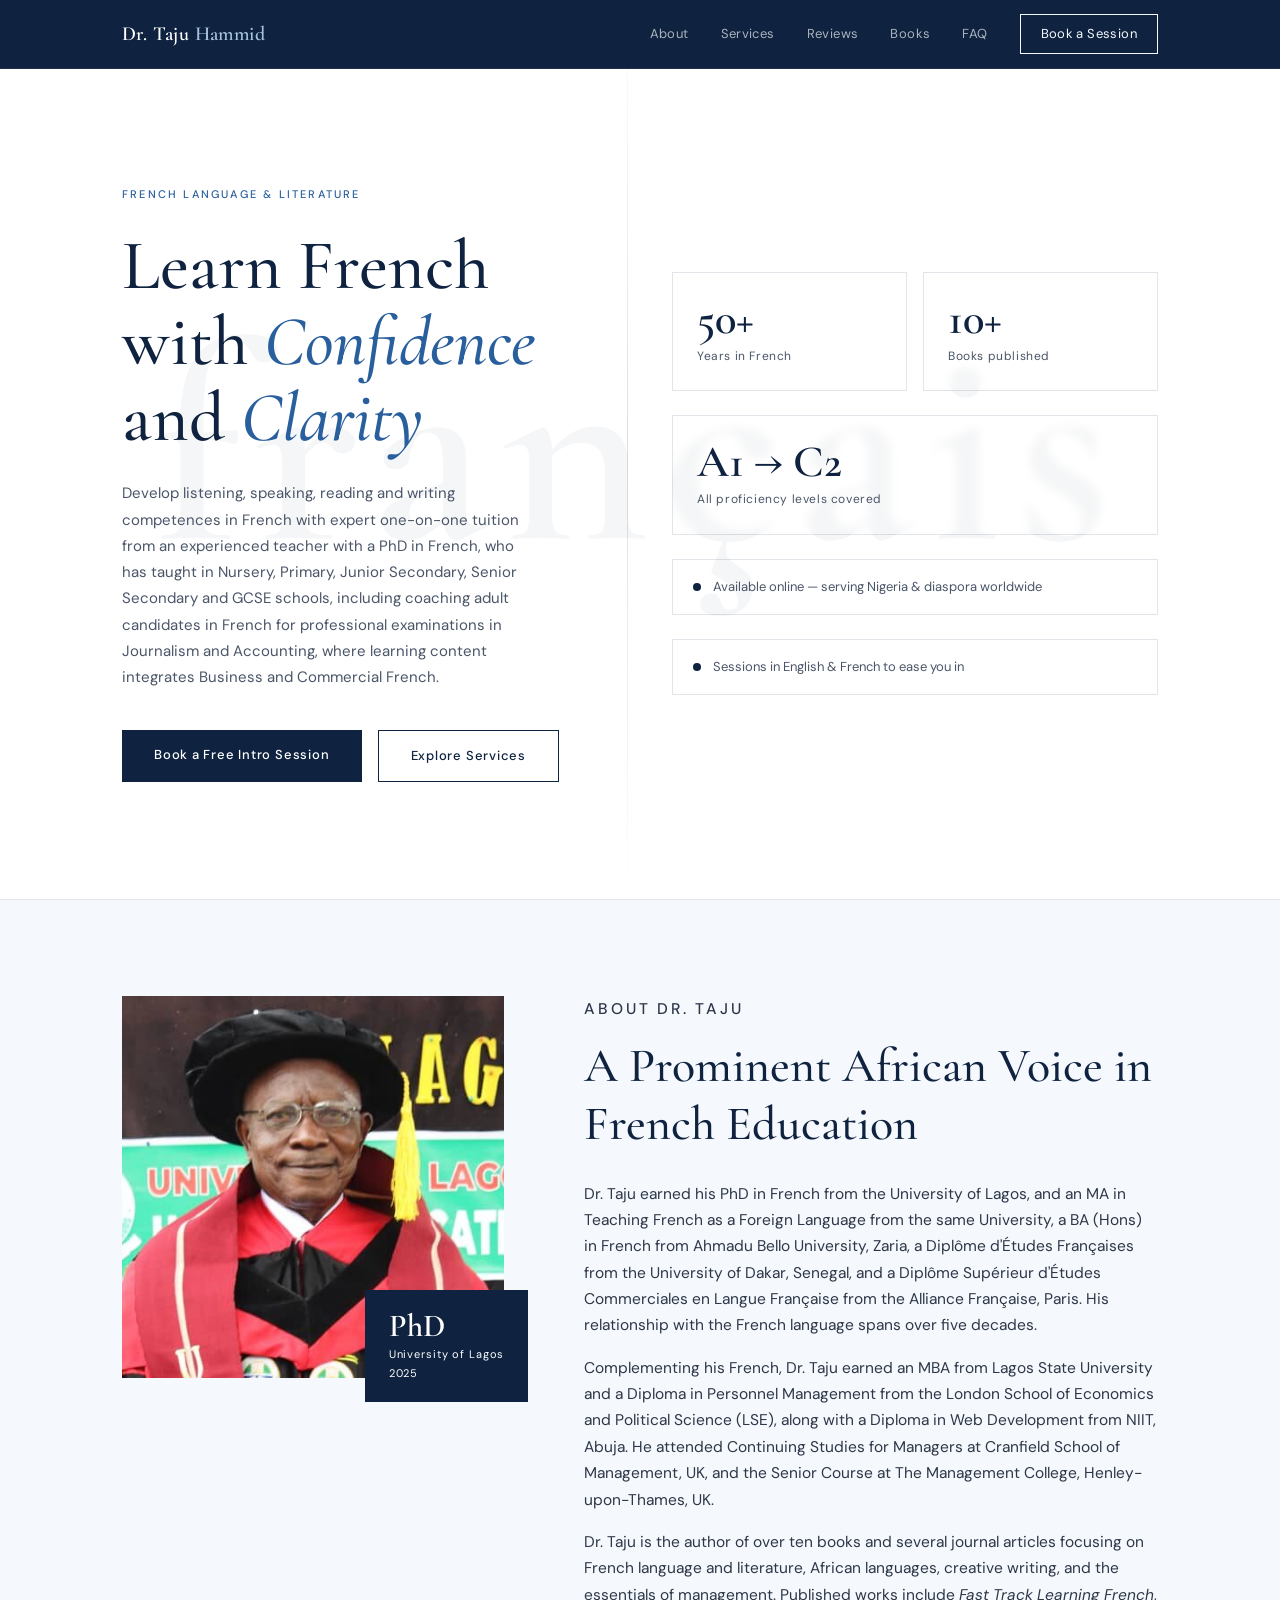
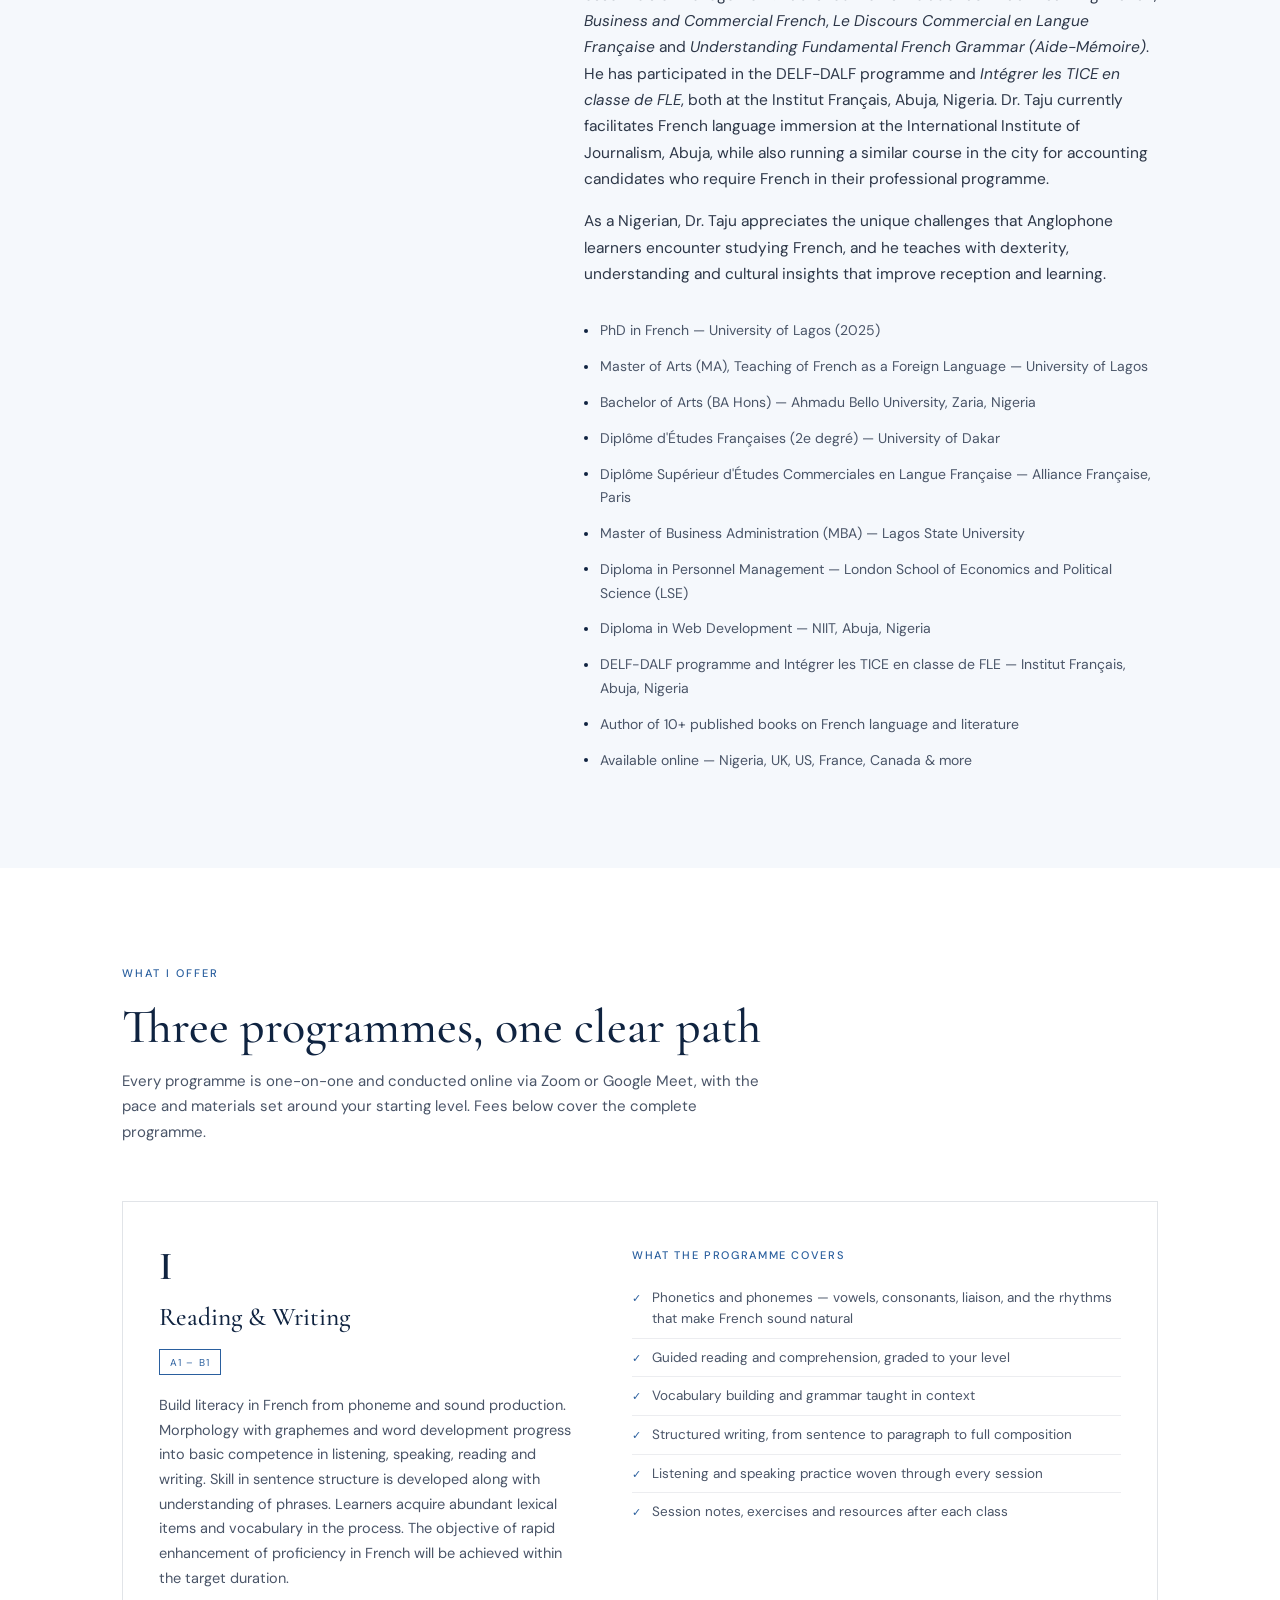
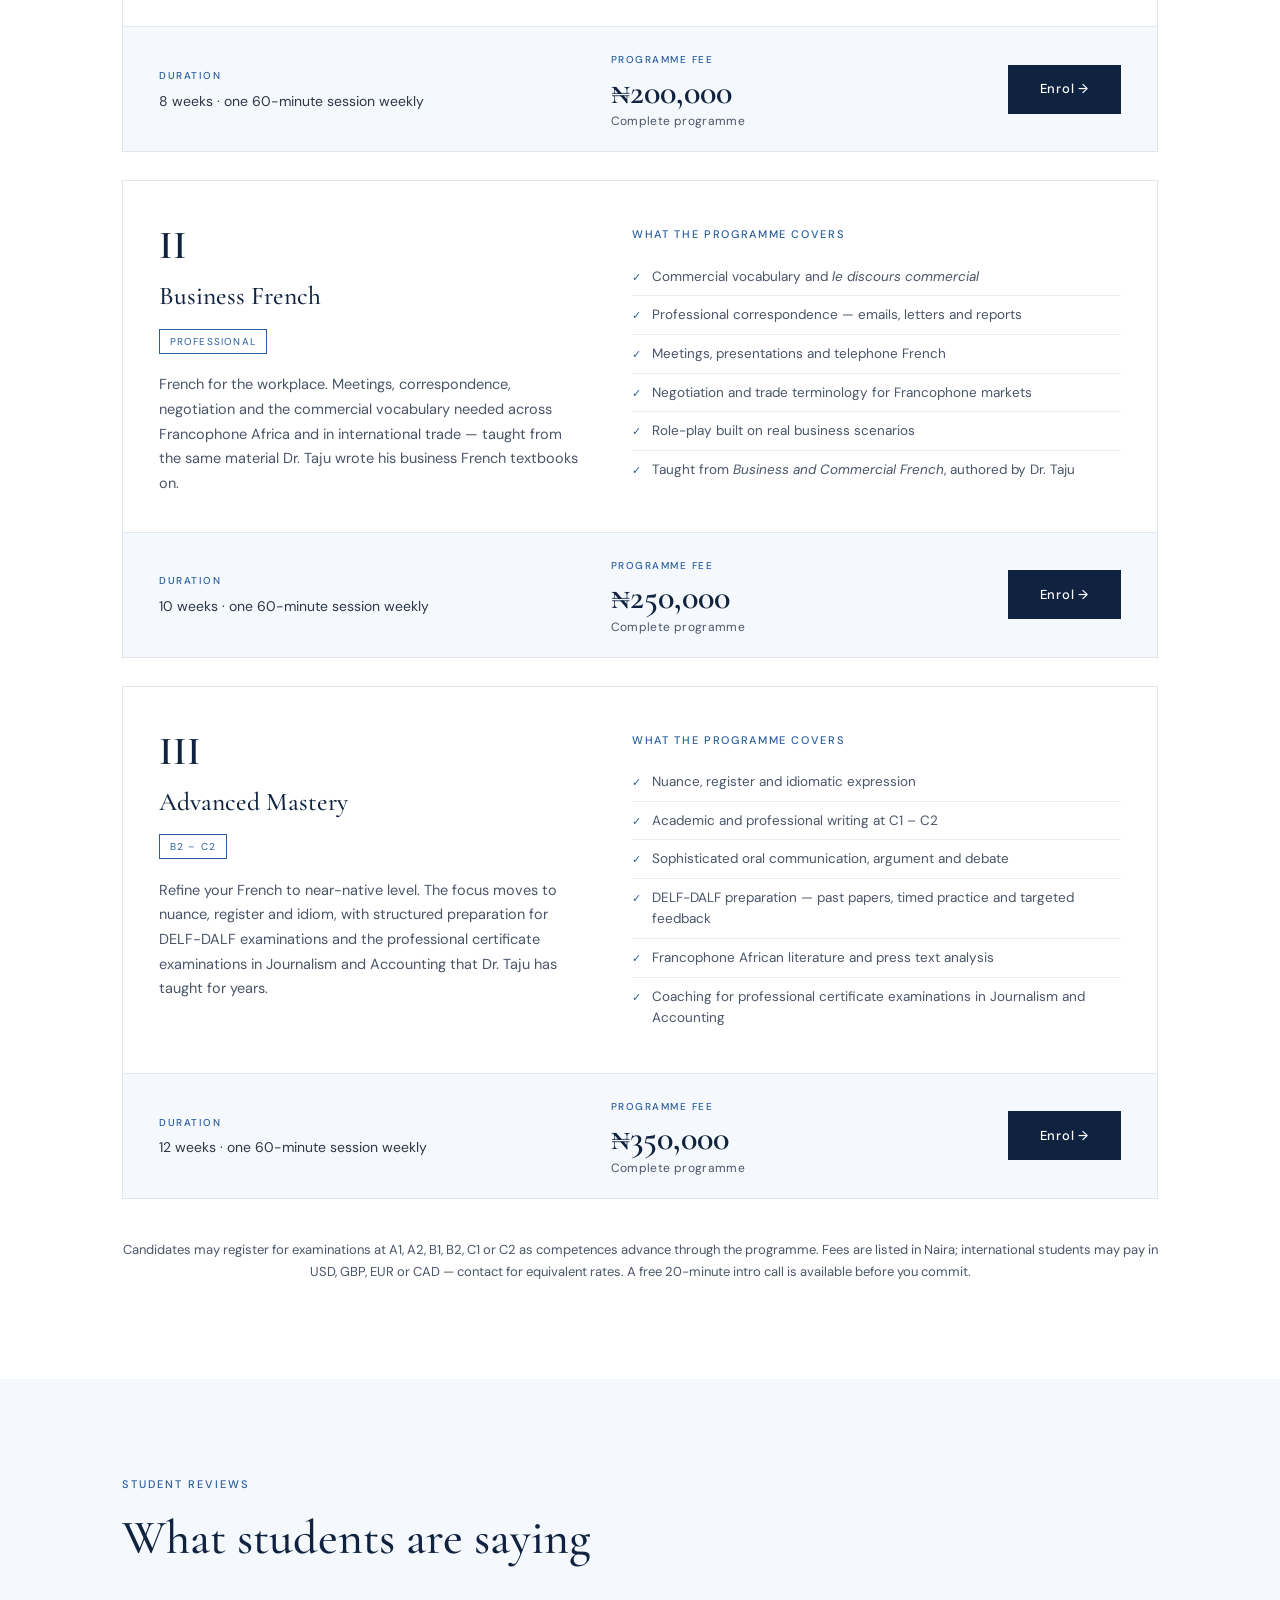
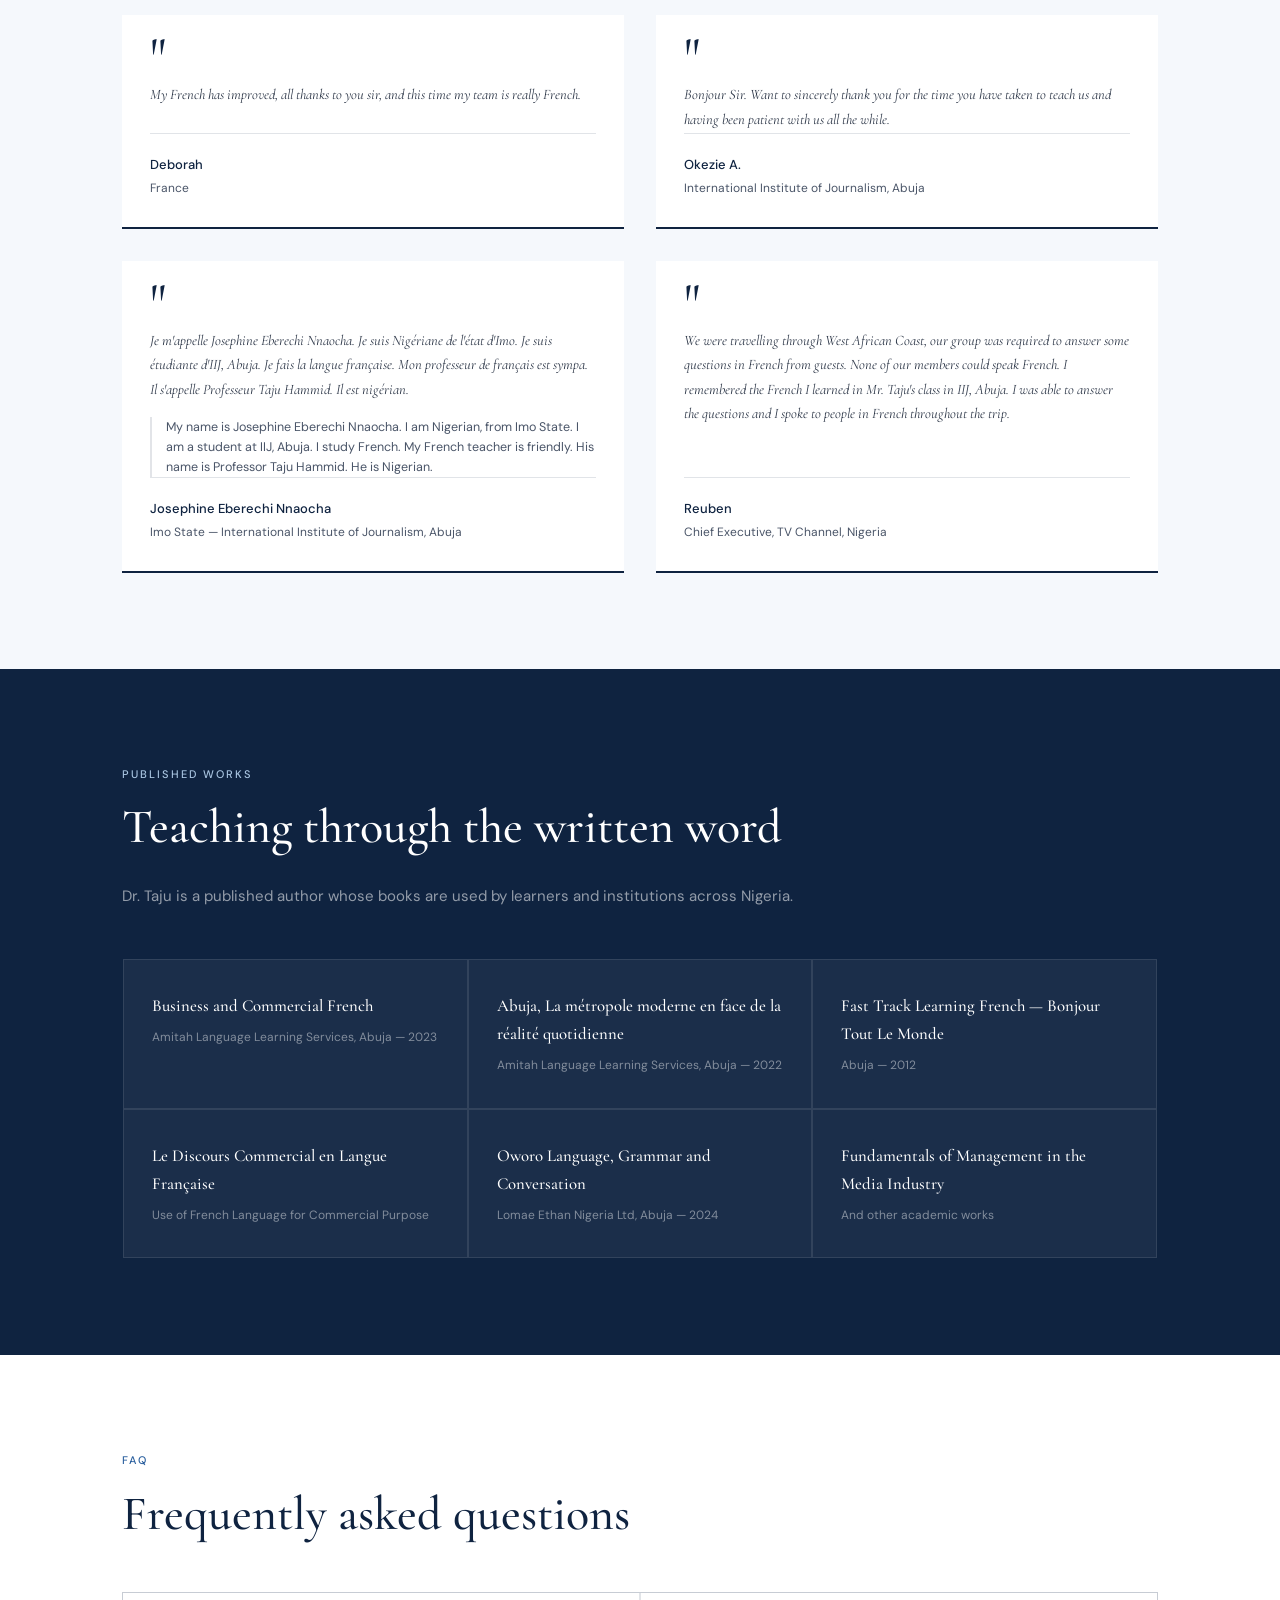
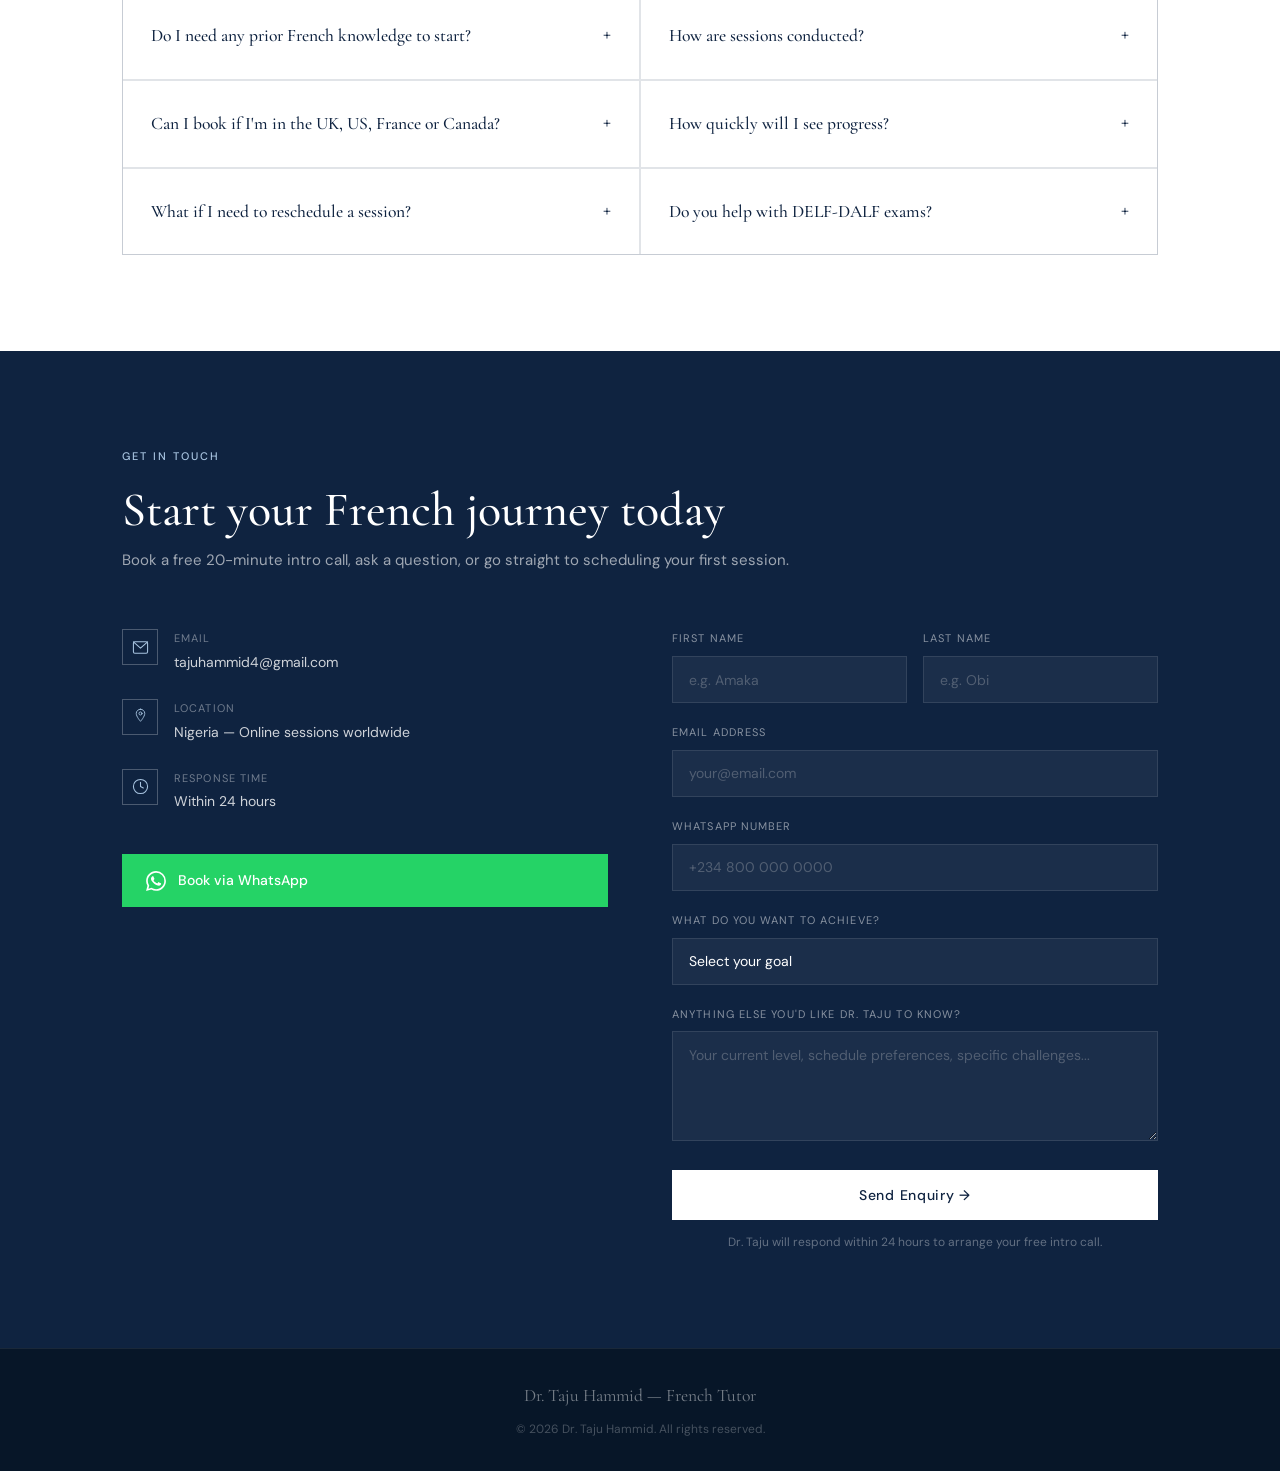
==== commit fa14e95c: "Use DELF-DALF throughout Per the client. Three bare "DELF" mentions become "DELF-DALF"; the three th" ====
--- a/index.html
+++ b/index.html
@@ -804,7 +804,7 @@
             Complementing his French, Dr. Taju earned an MBA from Lagos State University and a Diploma in Personnel Management from the London School of Economics and Political Science (LSE), along with a Diploma in Web Development from NIIT, Abuja. He attended Continuing Studies for Managers at Cranfield School of Management, UK, and the Senior Course at The Management College, Henley-upon-Thames, UK.
           </p>
           <p>
-            Dr. Taju is the author of over ten books and several journal articles focusing on French language and literature, African languages, creative writing, and the essentials of management. Published works include <em>Fast Track Learning French</em>, <em>Business and Commercial French</em>, <em>Le Discours Commercial en Langue Française</em> and <em>Understanding Fundamental French Grammar (Aide-Mémoire)</em>. He has participated in the DELF programme and <em>Intégrer les TICE en classe de FLE</em>, both at the Institut Français, Abuja, Nigeria. Dr. Taju currently facilitates French language immersion at the International Institute of Journalism, Abuja, while also running a similar course in the city for accounting candidates who require French in their professional programme.
+            Dr. Taju is the author of over ten books and several journal articles focusing on French language and literature, African languages, creative writing, and the essentials of management. Published works include <em>Fast Track Learning French</em>, <em>Business and Commercial French</em>, <em>Le Discours Commercial en Langue Française</em> and <em>Understanding Fundamental French Grammar (Aide-Mémoire)</em>. He has participated in the DELF-DALF programme and <em>Intégrer les TICE en classe de FLE</em>, both at the Institut Français, Abuja, Nigeria. Dr. Taju currently facilitates French language immersion at the International Institute of Journalism, Abuja, while also running a similar course in the city for accounting candidates who require French in their professional programme.
           </p>
           <p>
             As a Nigerian, Dr. Taju appreciates the unique challenges that Anglophone learners encounter studying French, and he teaches with dexterity, understanding and cultural insights that improve reception and learning.
@@ -818,7 +818,7 @@
             <div class="cred-item"><div class="cred-dot"></div><span>Master of Business Administration (MBA) — Lagos State University</span></div>
             <div class="cred-item"><div class="cred-dot"></div><span>Diploma in Personnel Management — London School of Economics and Political Science (LSE)</span></div>
             <div class="cred-item"><div class="cred-dot"></div><span>Diploma in Web Development — NIIT, Abuja, Nigeria</span></div>
-            <div class="cred-item"><div class="cred-dot"></div><span>DELF programme and Intégrer les TICE en classe de FLE — Institut Français, Abuja, Nigeria</span></div>
+            <div class="cred-item"><div class="cred-dot"></div><span>DELF-DALF programme and Intégrer les TICE en classe de FLE — Institut Français, Abuja, Nigeria</span></div>
             <div class="cred-item"><div class="cred-dot"></div><span>Author of 10+ published books on French language and literature</span></div>
             <div class="cred-item"><div class="cred-dot"></div><span>Available online — Nigeria, UK, US, France, Canada &amp; more</span></div>
           </div>
@@ -913,7 +913,7 @@
               <div class="service-icon">III</div>
               <h3>Advanced Mastery</h3>
               <div class="service-tag">B2 – C2</div>
-              <p class="service-desc">Refine your French to near-native level. The focus moves to nuance, register and idiom, with structured preparation for DELF and DALF examinations and the professional certificate examinations in Journalism and Accounting that Dr. Taju has taught for years.</p>
+              <p class="service-desc">Refine your French to near-native level. The focus moves to nuance, register and idiom, with structured preparation for DELF-DALF examinations and the professional certificate examinations in Journalism and Accounting that Dr. Taju has taught for years.</p>
             </div>
             <div class="service-detail">
               <p class="service-includes-label">What the programme covers</p>
@@ -921,7 +921,7 @@
                 <li><span>Nuance, register and idiomatic expression</span></li>
                 <li><span>Academic and professional writing at C1 – C2</span></li>
                 <li><span>Sophisticated oral communication, argument and debate</span></li>
-                <li><span>DELF and DALF preparation — past papers, timed practice and targeted feedback</span></li>
+                <li><span>DELF-DALF preparation — past papers, timed practice and targeted feedback</span></li>
                 <li><span>Francophone African literature and press text analysis</span></li>
                 <li><span>Coaching for professional certificate examinations in Journalism and Accounting</span></li>
               </ul>
@@ -1071,10 +1071,10 @@
         </div>
         <div class="faq-item" onclick="toggleFaq(this)">
           <div class="faq-question">
-            Do you help with DELF and DALF exams?
+            Do you help with DELF-DALF exams?
             <span class="faq-toggle">+</span>
           </div>
-          <div class="faq-answer">Yes. Exam preparation is one of Dr. Taju's specialities. He completed the French Teachers Programme on DELF at the Institut Français, Abuja, and knows exactly what assessors look for. He will structure your preparation with past papers, timed practice, and targeted feedback.</div>
+          <div class="faq-answer">Yes. Exam preparation is one of Dr. Taju's specialities. He completed the French Teachers Programme on DELF-DALF at the Institut Français, Abuja, and knows exactly what assessors look for. He will structure your preparation with past papers, timed practice, and targeted feedback.</div>
         </div>
       </div>
     </div>
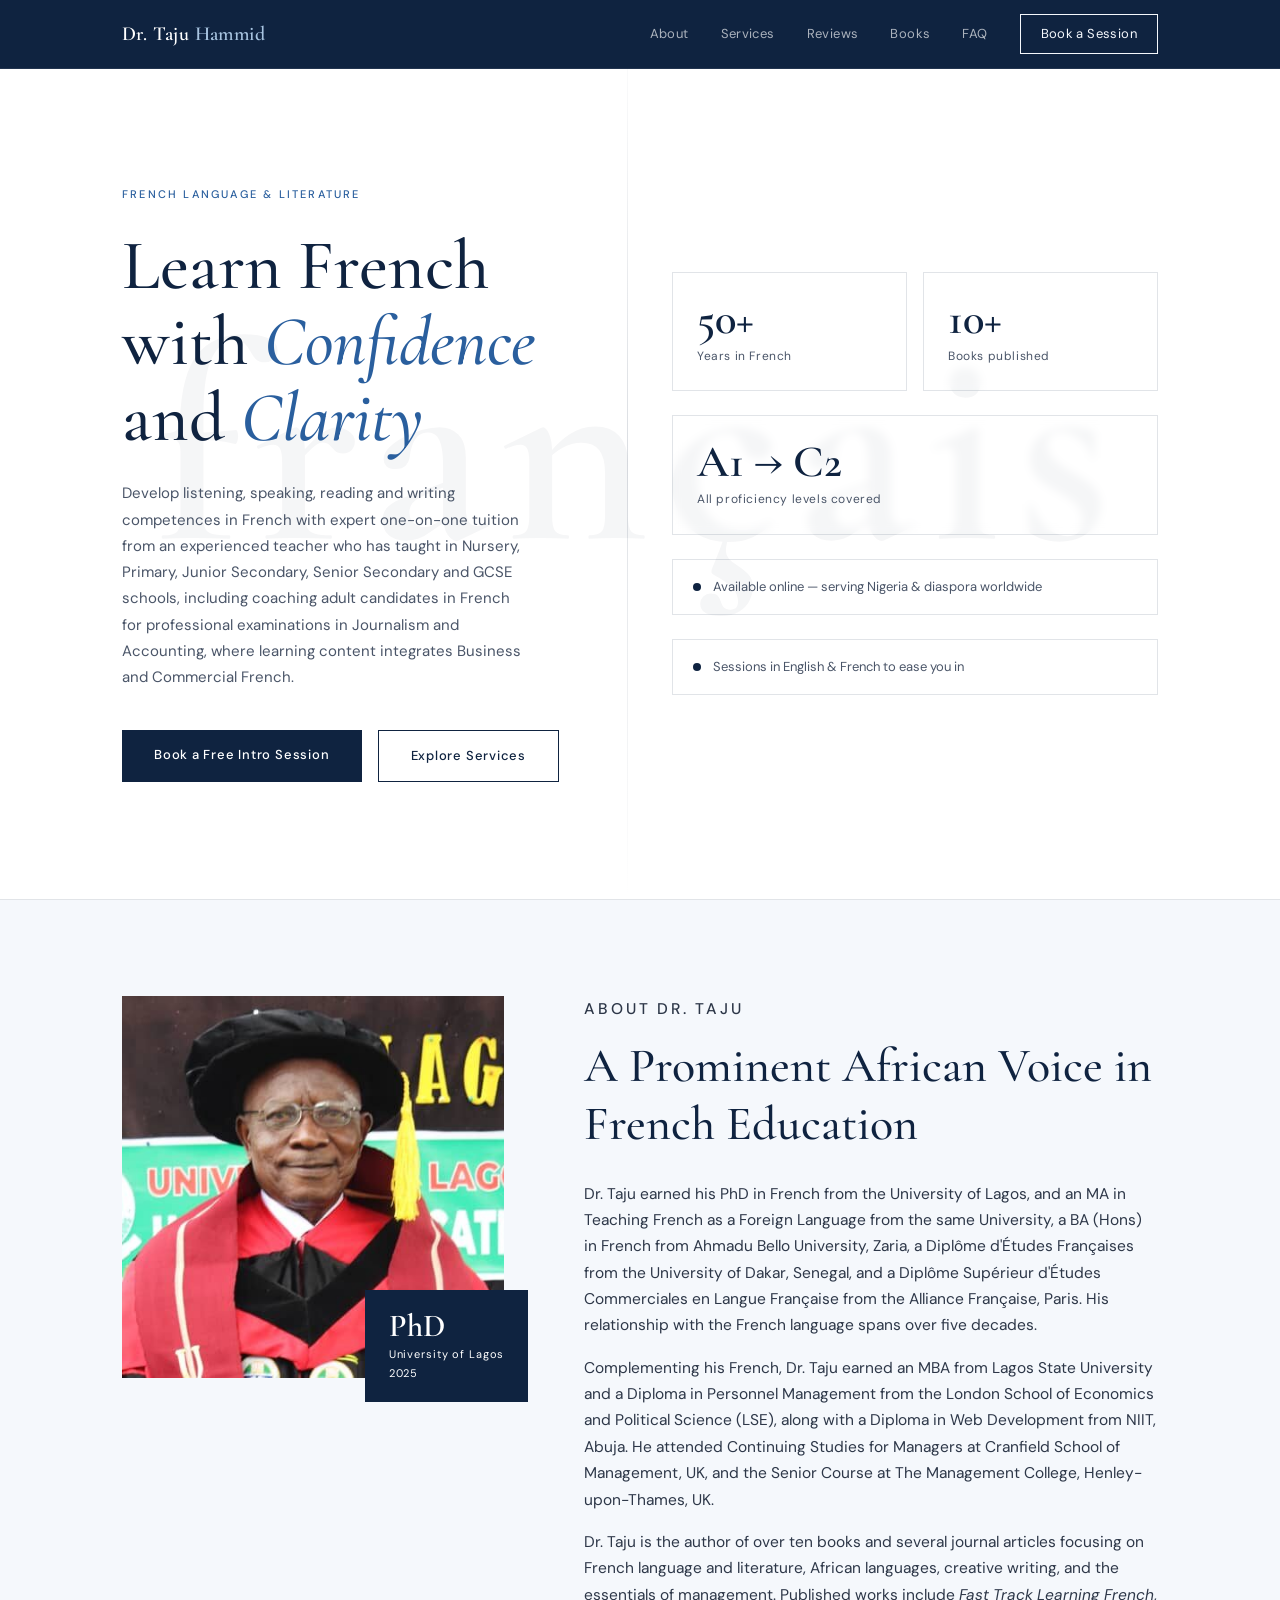
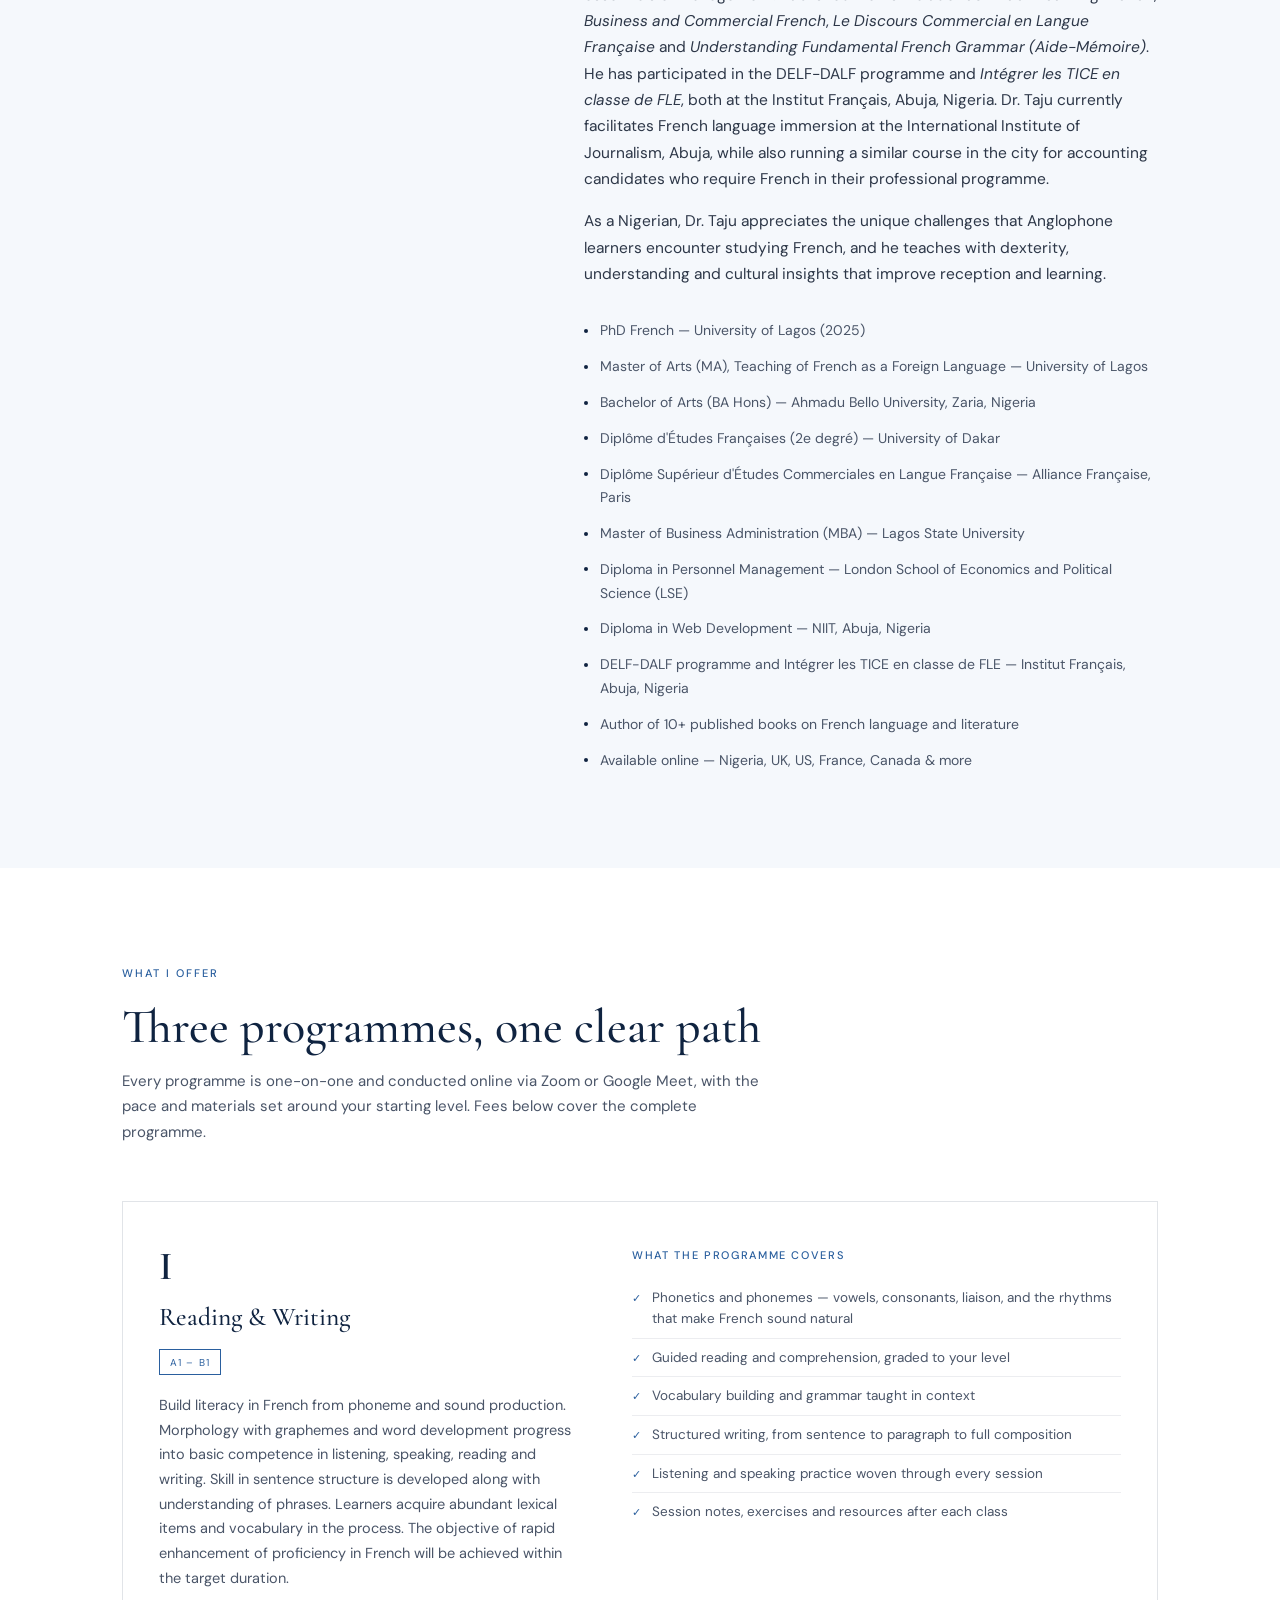
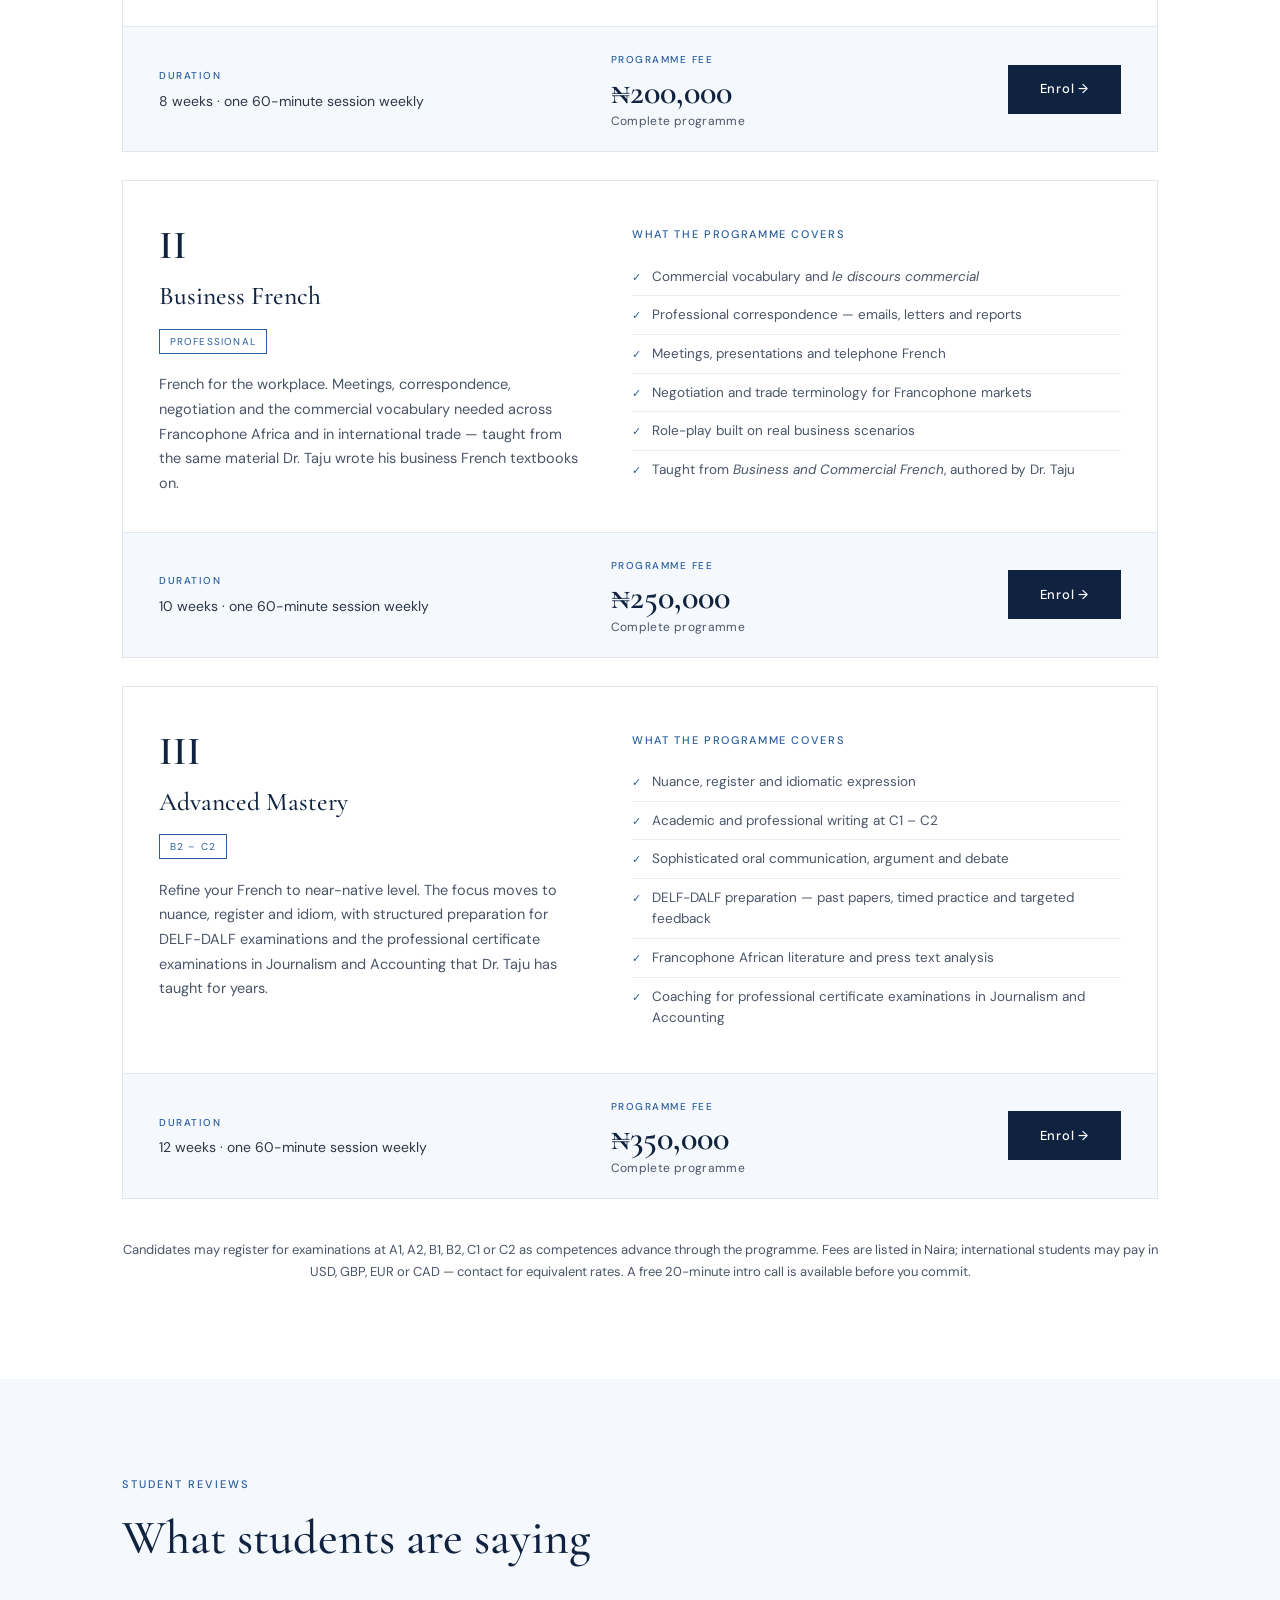
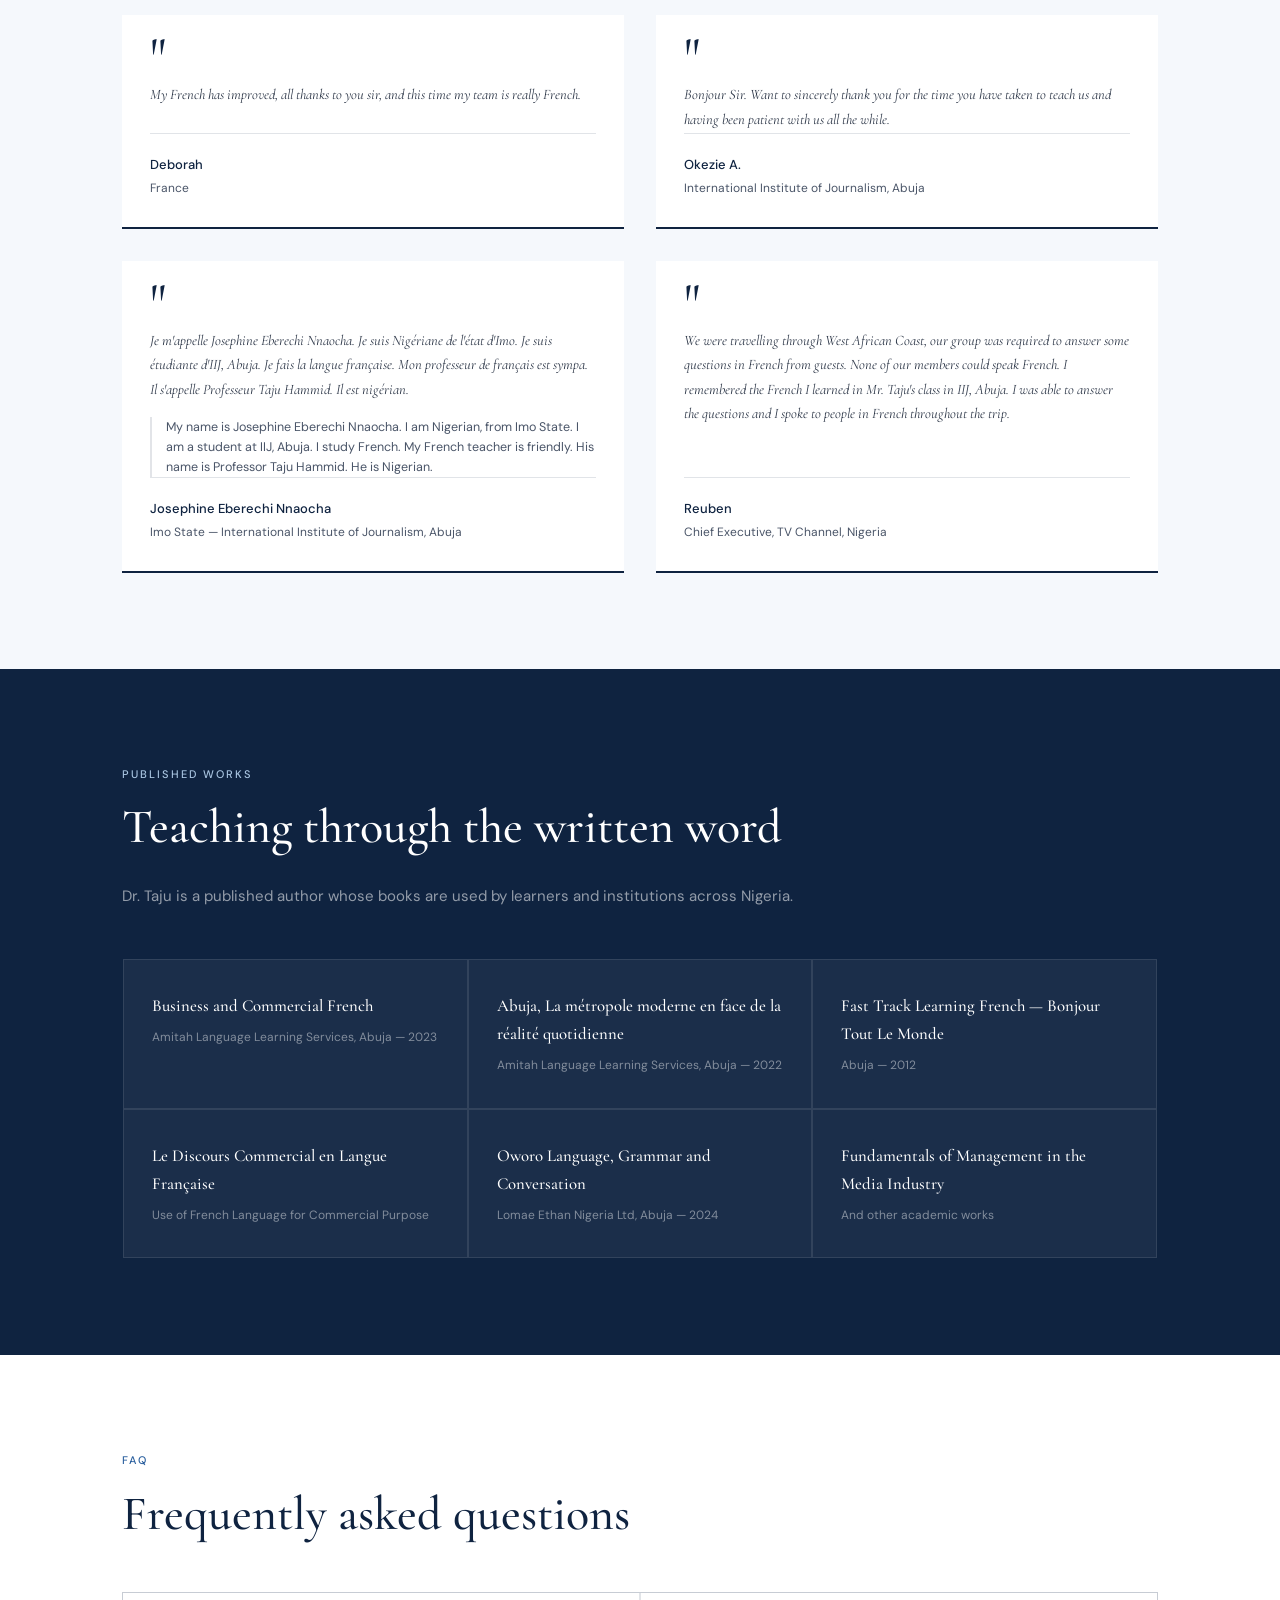
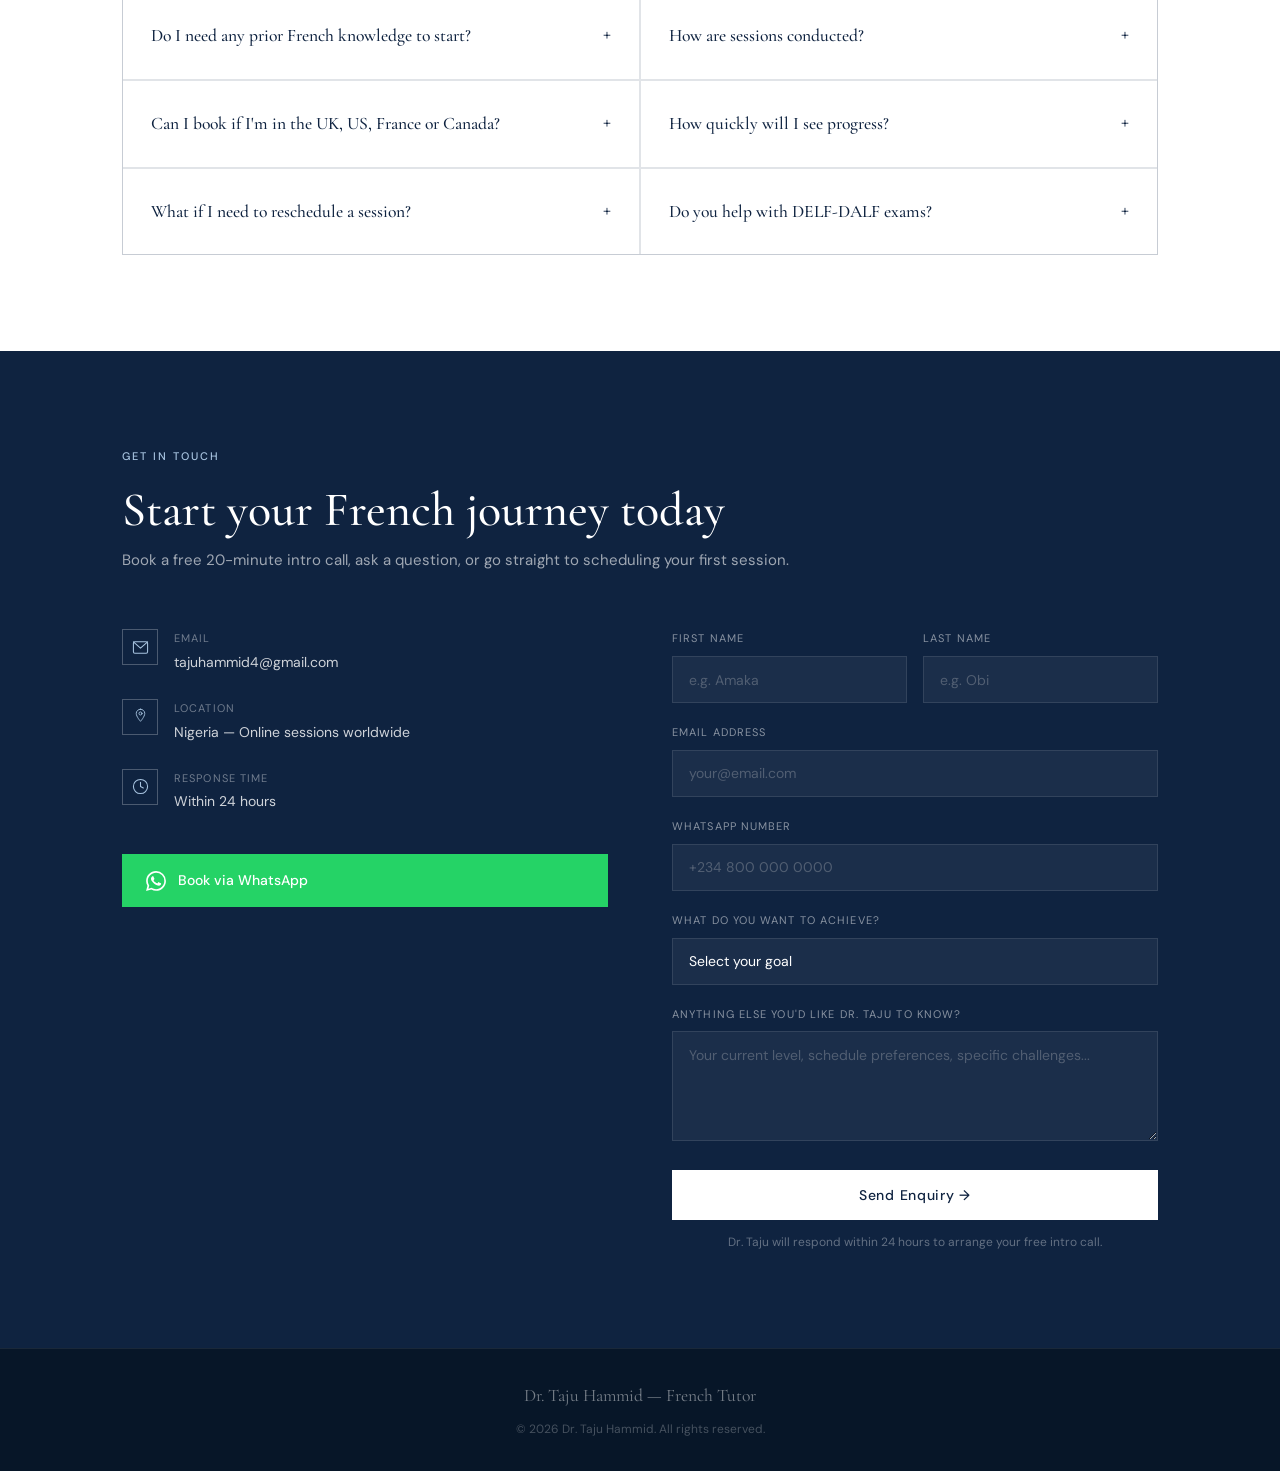
==== commit 3b9e0cf8: "Drop PhD from hero body; relabel qualification as "PhD French" Per the client. The hero paragraph no" ====
--- a/index.html
+++ b/index.html
@@ -747,7 +747,7 @@
           Learn French<br>with <em>Confidence</em><br>and <em>Clarity</em>
         </h1>
         <p class="hero-sub">
-          Develop listening, speaking, reading and writing competences in French with expert one-on-one tuition from an experienced teacher with a PhD in French, who has taught in Nursery, Primary, Junior Secondary, Senior Secondary and GCSE schools, including coaching adult candidates in French for professional examinations in Journalism and Accounting, where learning content integrates Business and Commercial French.
+          Develop listening, speaking, reading and writing competences in French with expert one-on-one tuition from an experienced teacher who has taught in Nursery, Primary, Junior Secondary, Senior Secondary and GCSE schools, including coaching adult candidates in French for professional examinations in Journalism and Accounting, where learning content integrates Business and Commercial French.
         </p>
         <div class="hero-actions">
           <a href="#contact" class="btn-primary">Book a Free Intro Session</a>
@@ -810,7 +810,7 @@
             As a Nigerian, Dr. Taju appreciates the unique challenges that Anglophone learners encounter studying French, and he teaches with dexterity, understanding and cultural insights that improve reception and learning.
           </p>
           <div class="credentials">
-            <div class="cred-item"><div class="cred-dot"></div><span>PhD in French — University of Lagos (2025)</span></div>
+            <div class="cred-item"><div class="cred-dot"></div><span>PhD French — University of Lagos (2025)</span></div>
             <div class="cred-item"><div class="cred-dot"></div><span>Master of Arts (MA), Teaching of French as a Foreign Language — University of Lagos</span></div>
             <div class="cred-item"><div class="cred-dot"></div><span>Bachelor of Arts (BA Hons) — Ahmadu Bello University, Zaria, Nigeria</span></div>
             <div class="cred-item"><div class="cred-dot"></div><span>Diplôme d'Études Françaises (2e degré) — University of Dakar</span></div>
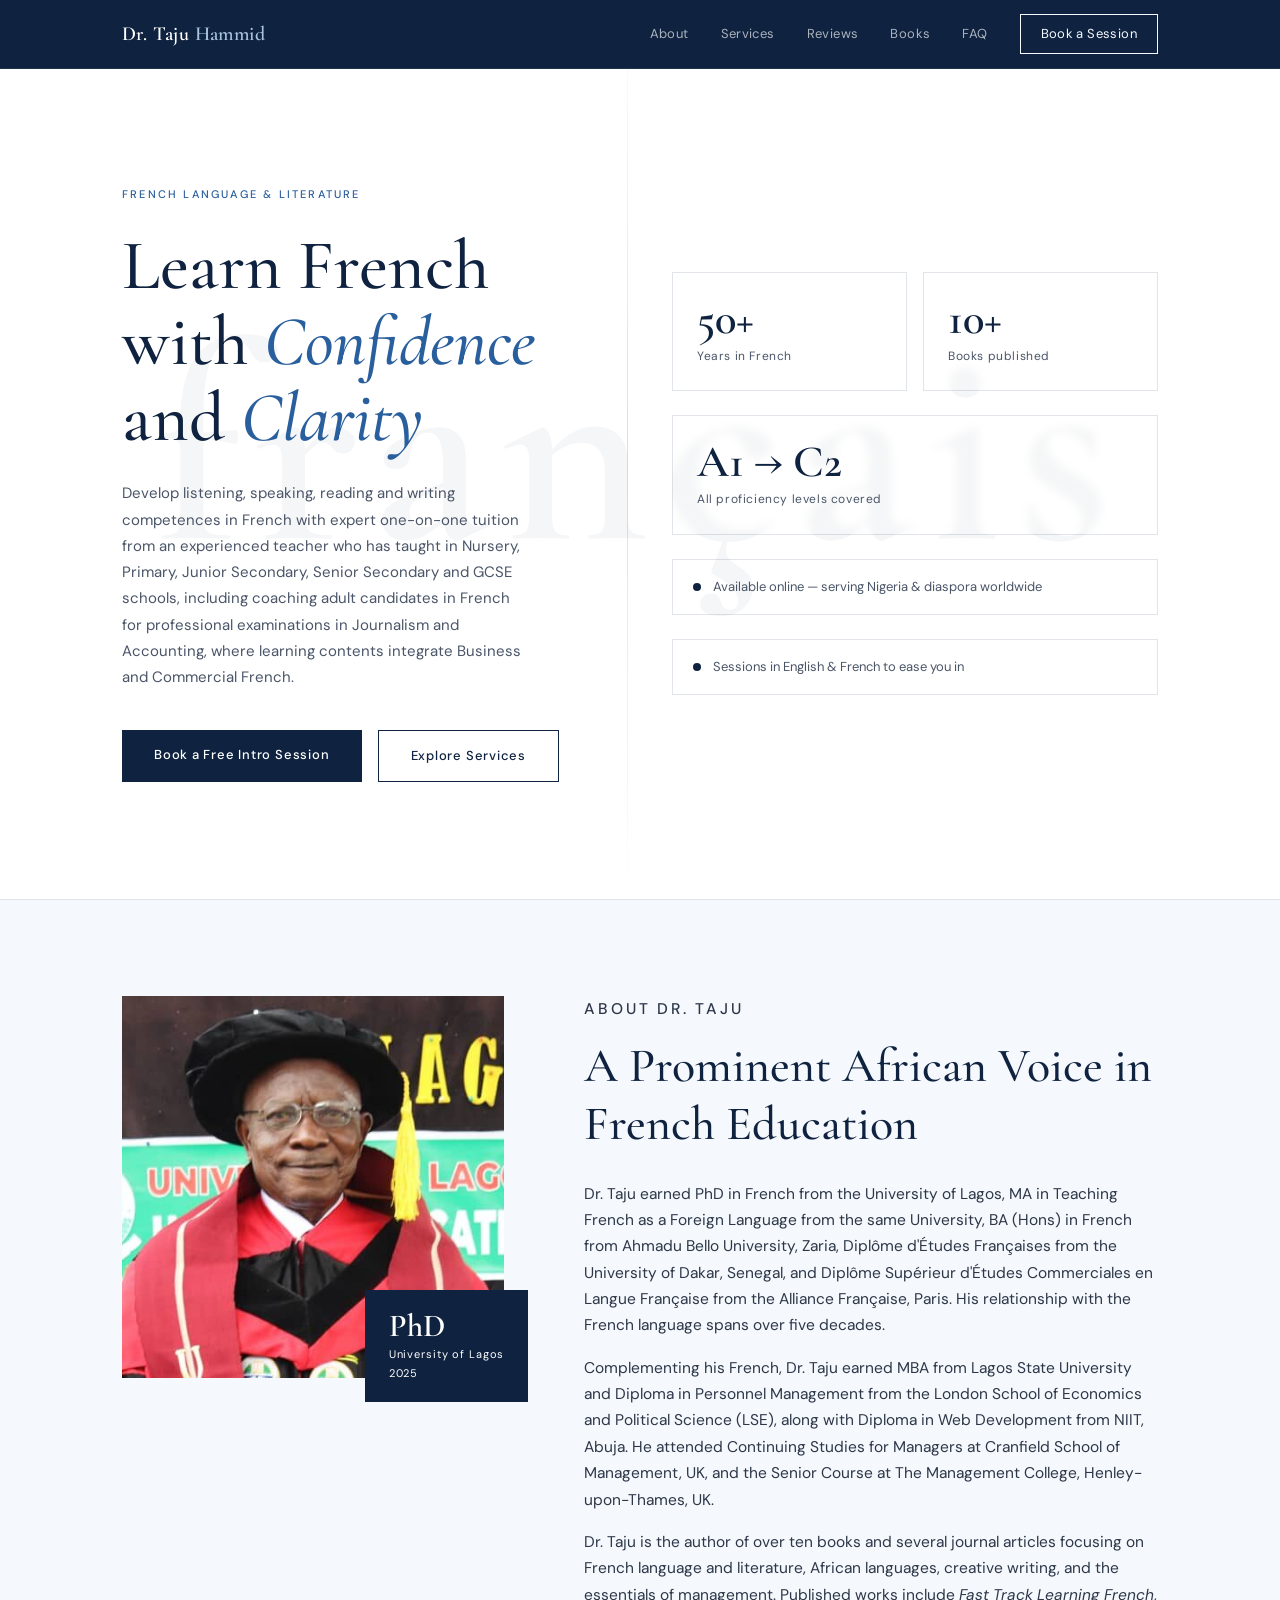
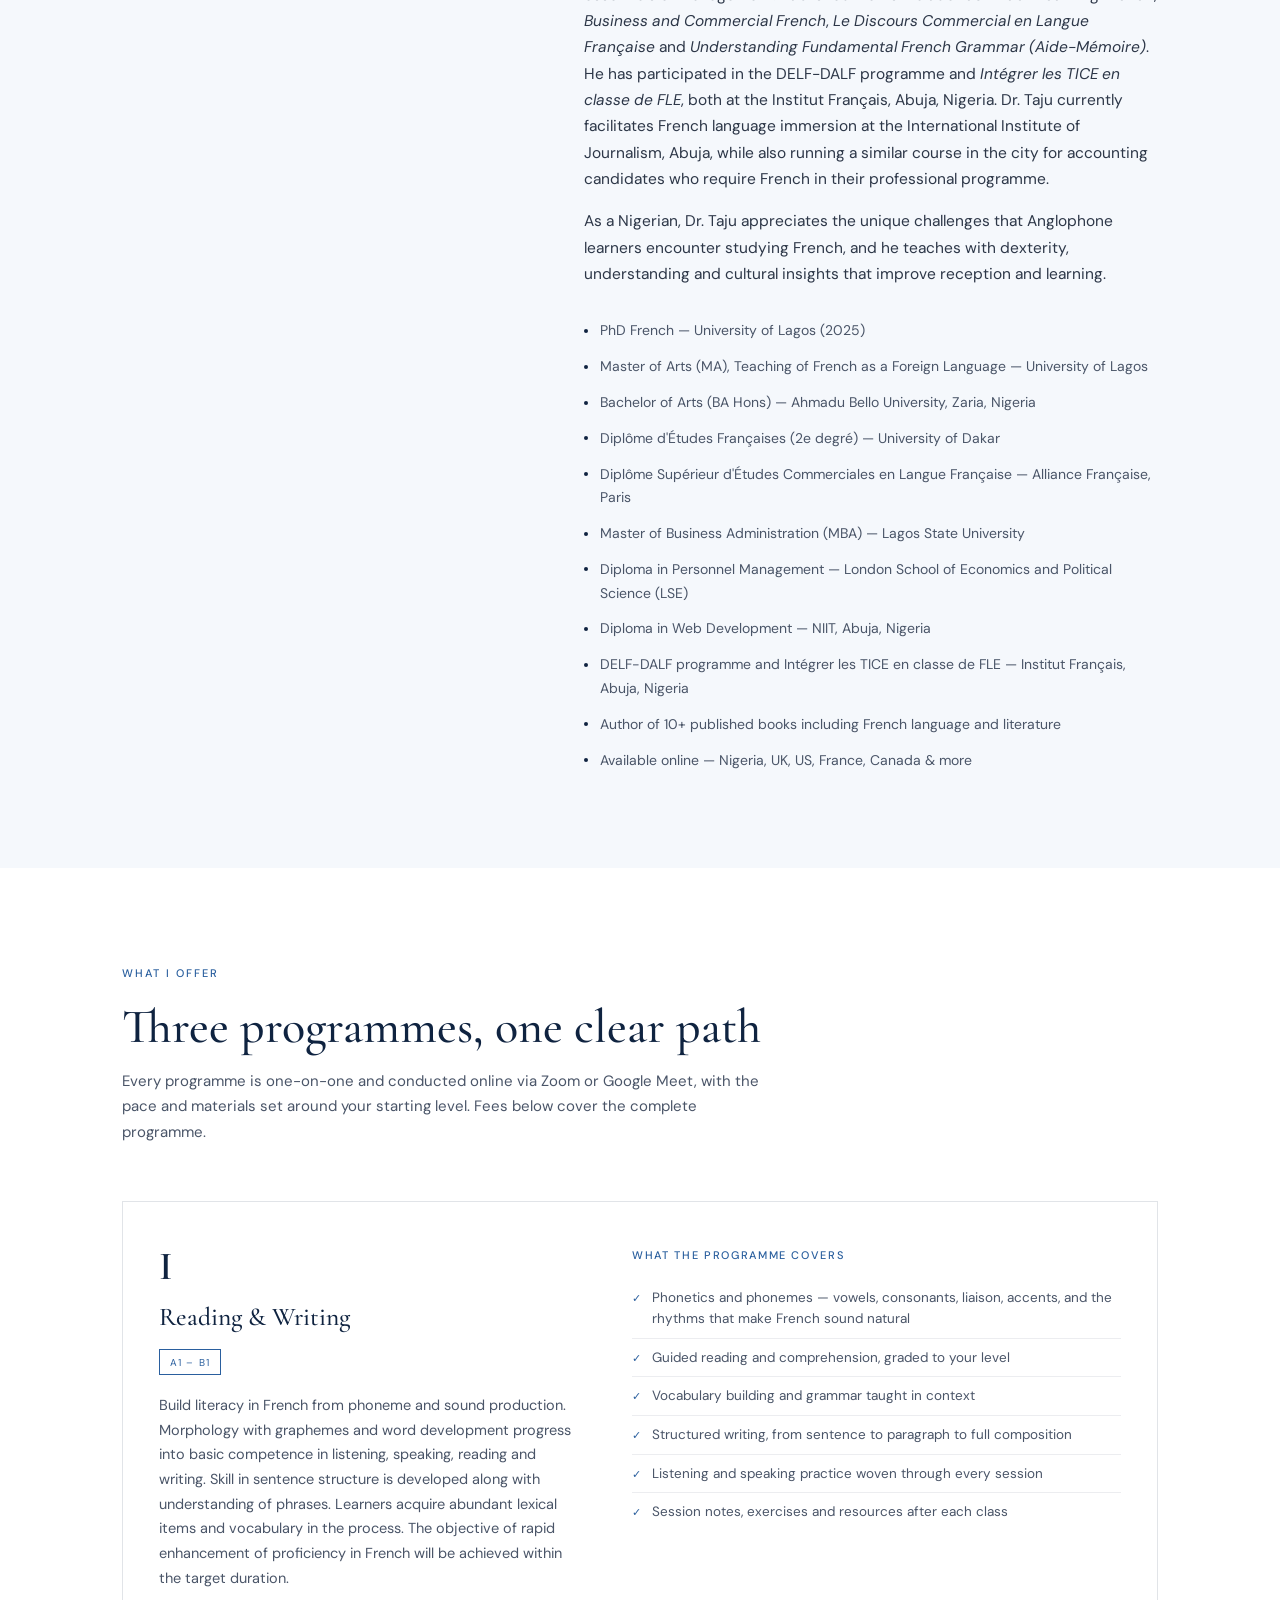
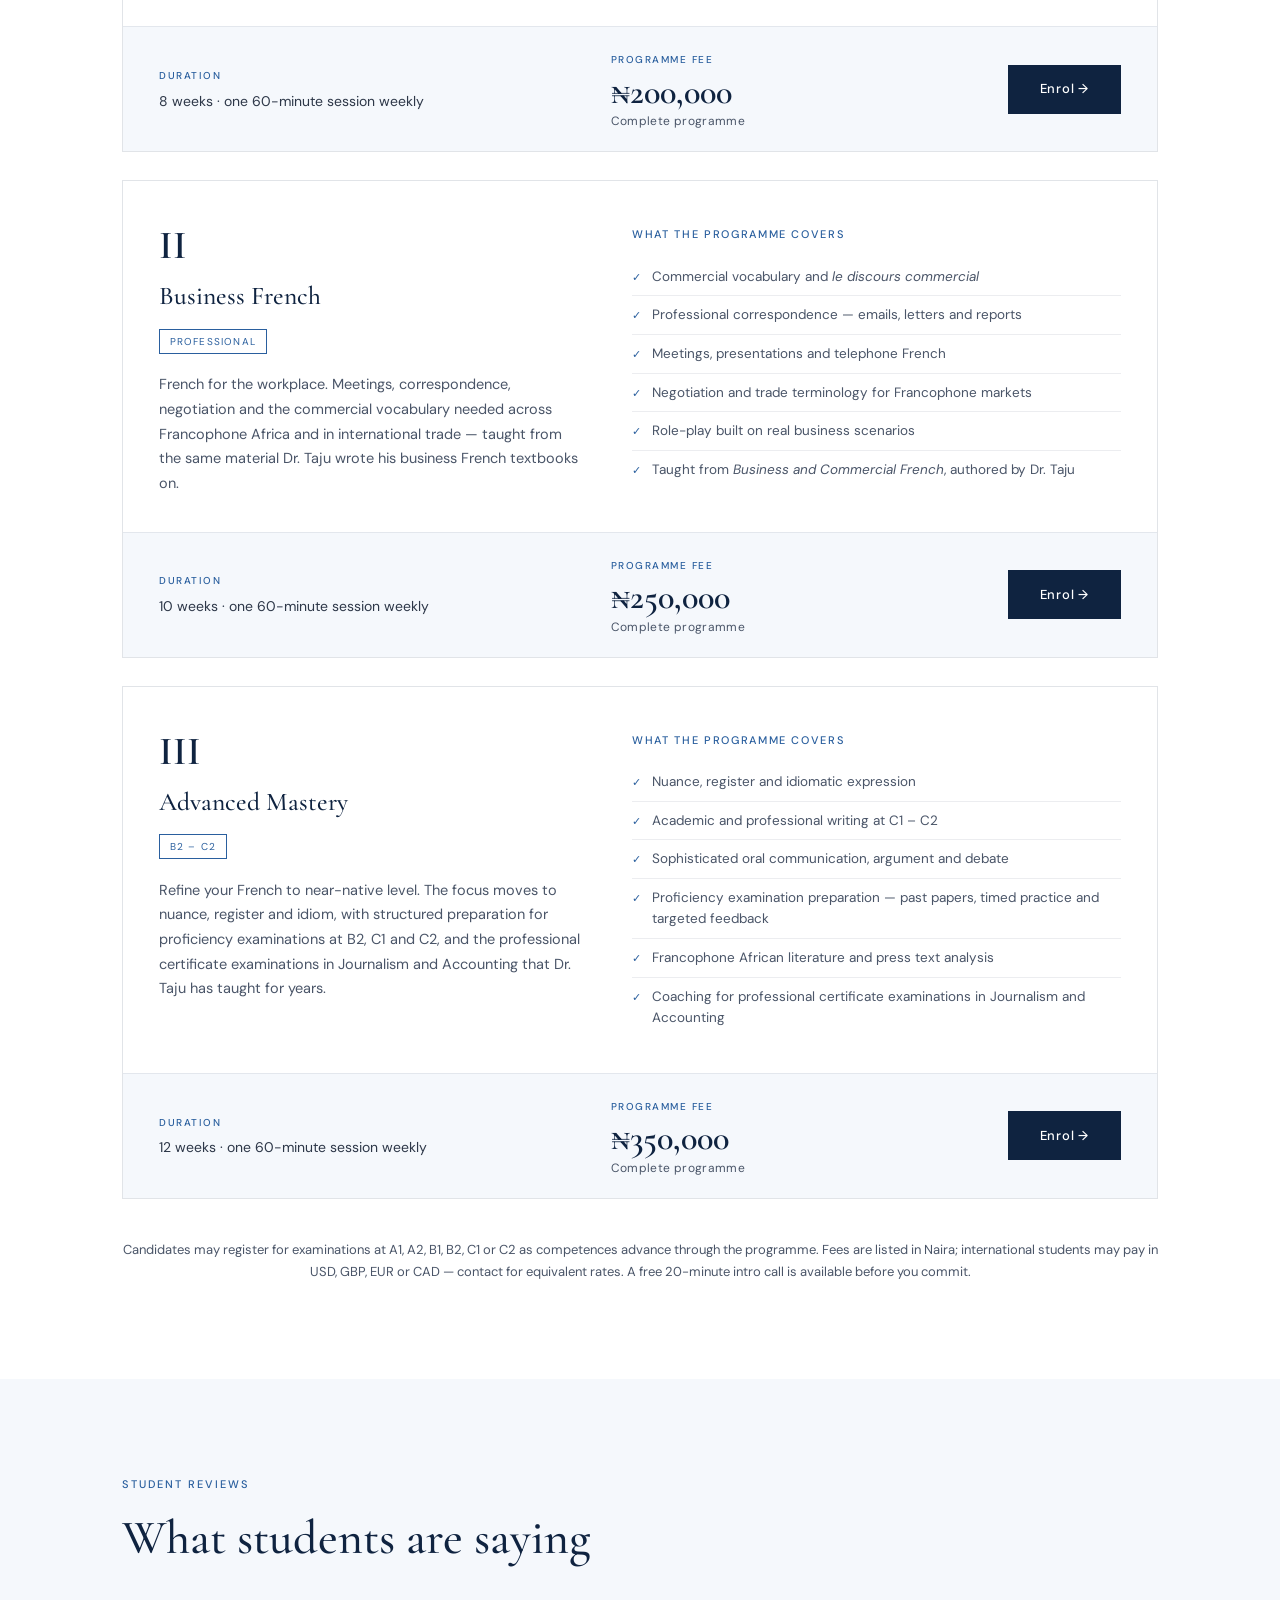
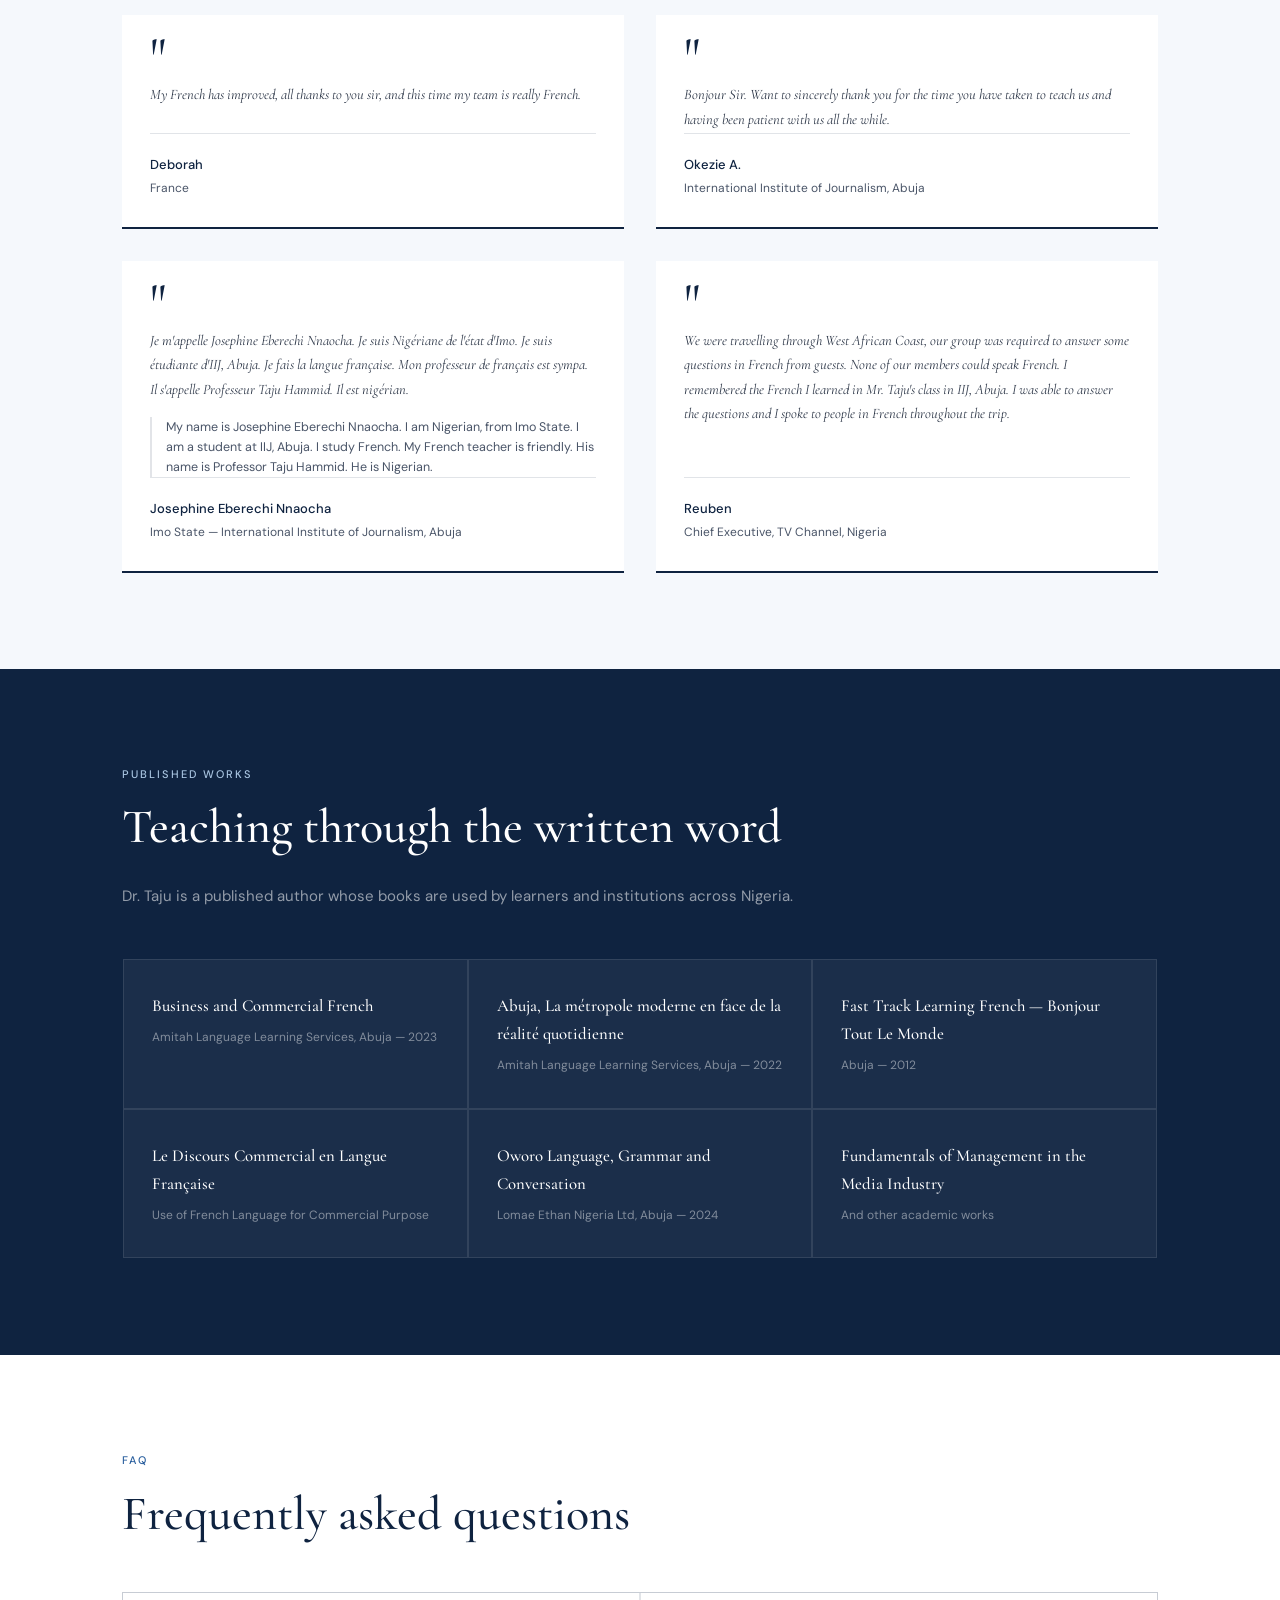
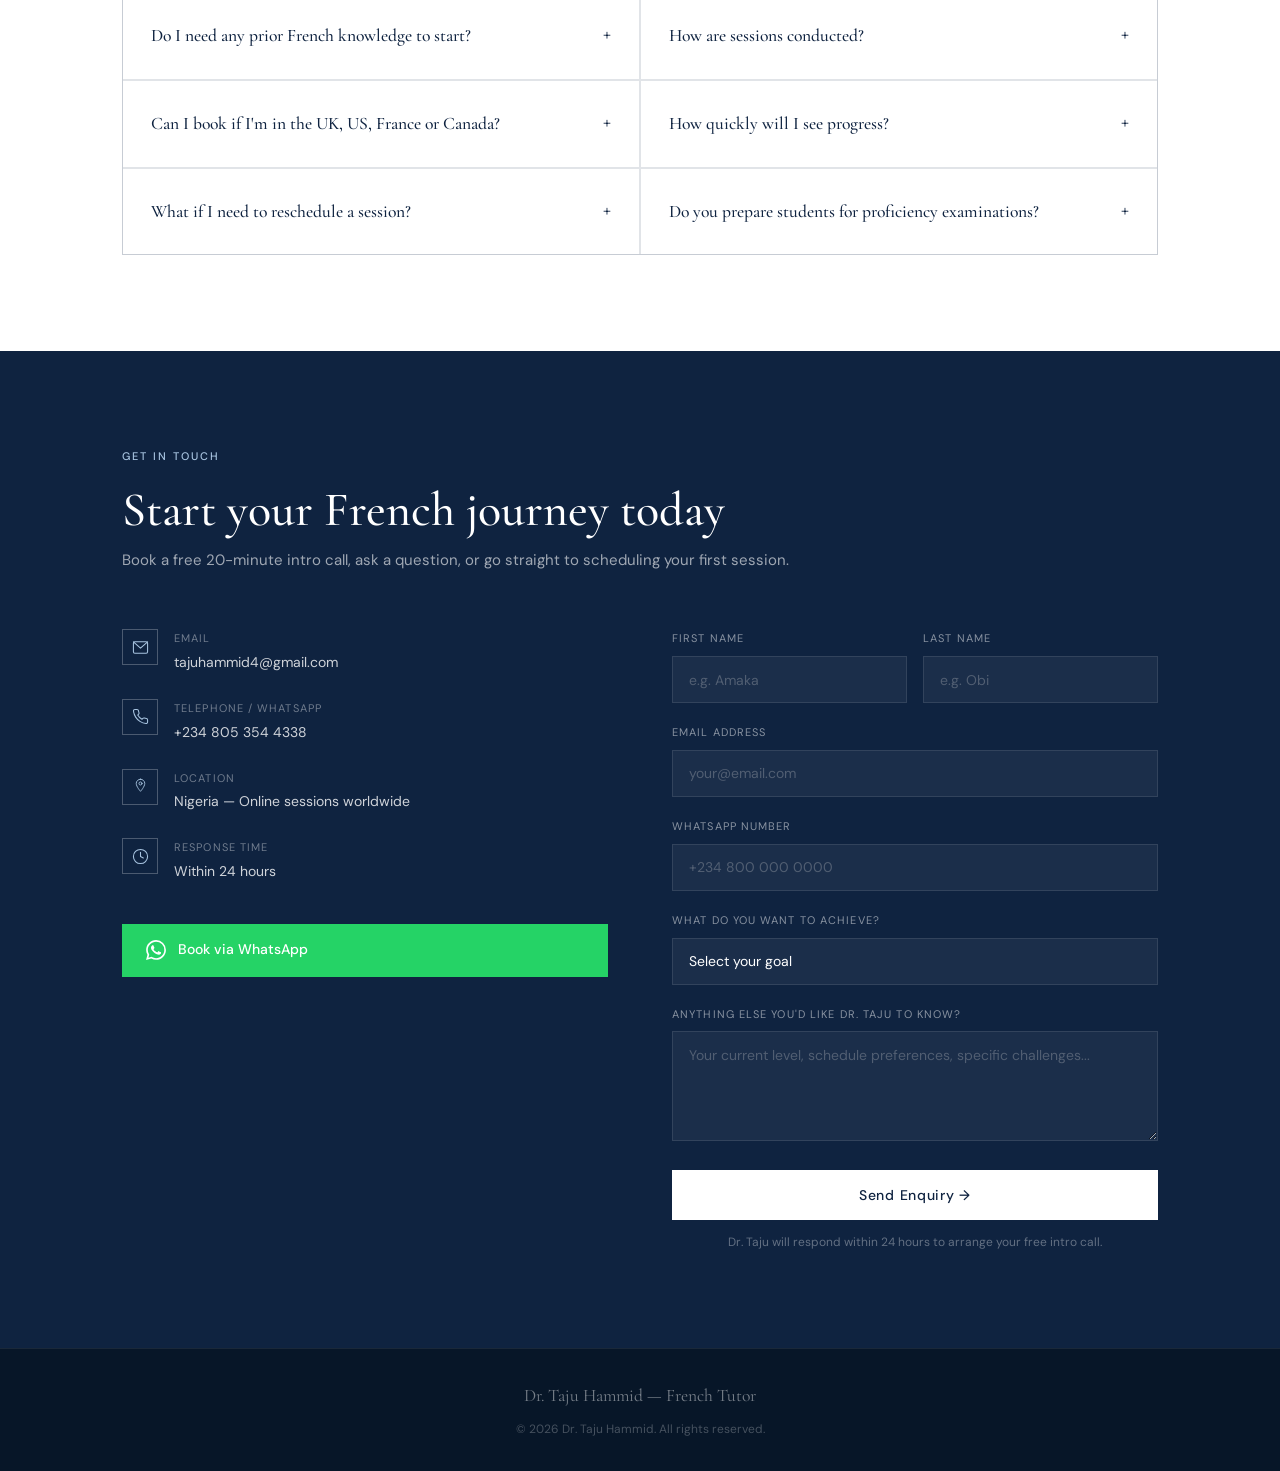
==== commit 003305d1: "Apply the client's final copy amendments - Hero: "where learning contents integrate Business and Com" ====
--- a/index.html
+++ b/index.html
@@ -747,7 +747,7 @@
           Learn French<br>with <em>Confidence</em><br>and <em>Clarity</em>
         </h1>
         <p class="hero-sub">
-          Develop listening, speaking, reading and writing competences in French with expert one-on-one tuition from an experienced teacher who has taught in Nursery, Primary, Junior Secondary, Senior Secondary and GCSE schools, including coaching adult candidates in French for professional examinations in Journalism and Accounting, where learning content integrates Business and Commercial French.
+          Develop listening, speaking, reading and writing competences in French with expert one-on-one tuition from an experienced teacher who has taught in Nursery, Primary, Junior Secondary, Senior Secondary and GCSE schools, including coaching adult candidates in French for professional examinations in Journalism and Accounting, where learning contents integrate Business and Commercial French.
         </p>
         <div class="hero-actions">
           <a href="#contact" class="btn-primary">Book a Free Intro Session</a>
@@ -798,10 +798,10 @@
           <h2 class="section-title">A Prominent African Voice in French Education</h2>
           <br>
           <p>
-            Dr. Taju earned his PhD in French from the University of Lagos, and an MA in Teaching French as a Foreign Language from the same University, a BA (Hons) in French from Ahmadu Bello University, Zaria, a Diplôme d'Études Françaises from the University of Dakar, Senegal, and a Diplôme Supérieur d'Études Commerciales en Langue Française from the Alliance Française, Paris. His relationship with the French language spans over five decades.
+            Dr. Taju earned PhD in French from the University of Lagos, MA in Teaching French as a Foreign Language from the same University, BA (Hons) in French from Ahmadu Bello University, Zaria, Diplôme d'Études Françaises from the University of Dakar, Senegal, and Diplôme Supérieur d'Études Commerciales en Langue Française from the Alliance Française, Paris. His relationship with the French language spans over five decades.
           </p>
           <p>
-            Complementing his French, Dr. Taju earned an MBA from Lagos State University and a Diploma in Personnel Management from the London School of Economics and Political Science (LSE), along with a Diploma in Web Development from NIIT, Abuja. He attended Continuing Studies for Managers at Cranfield School of Management, UK, and the Senior Course at The Management College, Henley-upon-Thames, UK.
+            Complementing his French, Dr. Taju earned MBA from Lagos State University and Diploma in Personnel Management from the London School of Economics and Political Science (LSE), along with Diploma in Web Development from NIIT, Abuja. He attended Continuing Studies for Managers at Cranfield School of Management, UK, and the Senior Course at The Management College, Henley-upon-Thames, UK.
           </p>
           <p>
             Dr. Taju is the author of over ten books and several journal articles focusing on French language and literature, African languages, creative writing, and the essentials of management. Published works include <em>Fast Track Learning French</em>, <em>Business and Commercial French</em>, <em>Le Discours Commercial en Langue Française</em> and <em>Understanding Fundamental French Grammar (Aide-Mémoire)</em>. He has participated in the DELF-DALF programme and <em>Intégrer les TICE en classe de FLE</em>, both at the Institut Français, Abuja, Nigeria. Dr. Taju currently facilitates French language immersion at the International Institute of Journalism, Abuja, while also running a similar course in the city for accounting candidates who require French in their professional programme.
@@ -819,7 +819,7 @@
             <div class="cred-item"><div class="cred-dot"></div><span>Diploma in Personnel Management — London School of Economics and Political Science (LSE)</span></div>
             <div class="cred-item"><div class="cred-dot"></div><span>Diploma in Web Development — NIIT, Abuja, Nigeria</span></div>
             <div class="cred-item"><div class="cred-dot"></div><span>DELF-DALF programme and Intégrer les TICE en classe de FLE — Institut Français, Abuja, Nigeria</span></div>
-            <div class="cred-item"><div class="cred-dot"></div><span>Author of 10+ published books on French language and literature</span></div>
+            <div class="cred-item"><div class="cred-dot"></div><span>Author of 10+ published books including French language and literature</span></div>
             <div class="cred-item"><div class="cred-dot"></div><span>Available online — Nigeria, UK, US, France, Canada &amp; more</span></div>
           </div>
         </div>
@@ -850,7 +850,7 @@
             <div class="service-detail">
               <p class="service-includes-label">What the programme covers</p>
               <ul class="service-includes">
-                <li><span>Phonetics and phonemes — vowels, consonants, liaison, and the rhythms that make French sound natural</span></li>
+                <li><span>Phonetics and phonemes — vowels, consonants, liaison, accents, and the rhythms that make French sound natural</span></li>
                 <li><span>Guided reading and comprehension, graded to your level</span></li>
                 <li><span>Vocabulary building and grammar taught in context</span></li>
                 <li><span>Structured writing, from sentence to paragraph to full composition</span></li>
@@ -913,7 +913,7 @@
               <div class="service-icon">III</div>
               <h3>Advanced Mastery</h3>
               <div class="service-tag">B2 – C2</div>
-              <p class="service-desc">Refine your French to near-native level. The focus moves to nuance, register and idiom, with structured preparation for DELF-DALF examinations and the professional certificate examinations in Journalism and Accounting that Dr. Taju has taught for years.</p>
+              <p class="service-desc">Refine your French to near-native level. The focus moves to nuance, register and idiom, with structured preparation for proficiency examinations at B2, C1 and C2, and the professional certificate examinations in Journalism and Accounting that Dr. Taju has taught for years.</p>
             </div>
             <div class="service-detail">
               <p class="service-includes-label">What the programme covers</p>
@@ -921,7 +921,7 @@
                 <li><span>Nuance, register and idiomatic expression</span></li>
                 <li><span>Academic and professional writing at C1 – C2</span></li>
                 <li><span>Sophisticated oral communication, argument and debate</span></li>
-                <li><span>DELF-DALF preparation — past papers, timed practice and targeted feedback</span></li>
+                <li><span>Proficiency examination preparation — past papers, timed practice and targeted feedback</span></li>
                 <li><span>Francophone African literature and press text analysis</span></li>
                 <li><span>Coaching for professional certificate examinations in Journalism and Accounting</span></li>
               </ul>
@@ -1071,10 +1071,10 @@
         </div>
         <div class="faq-item" onclick="toggleFaq(this)">
           <div class="faq-question">
-            Do you help with DELF-DALF exams?
+            Do you prepare students for proficiency examinations?
             <span class="faq-toggle">+</span>
           </div>
-          <div class="faq-answer">Yes. Exam preparation is one of Dr. Taju's specialities. He completed the French Teachers Programme on DELF-DALF at the Institut Français, Abuja, and knows exactly what assessors look for. He will structure your preparation with past papers, timed practice, and targeted feedback.</div>
+          <div class="faq-answer">Yes. Dr. Taju trains candidates to undertake proficiency examinations from A1 through C2. He will structure your preparation with past papers, timed practice, and targeted feedback, and you register for each level as your competences advance through the programme.</div>
         </div>
       </div>
     </div>
@@ -1099,6 +1099,15 @@
           </div>
           <div class="contact-info-item">
             <div class="contact-info-icon">
+              <svg width="17" height="17" viewBox="0 0 24 24" fill="none" stroke="currentColor" stroke-width="1.5" stroke-linecap="round" stroke-linejoin="round"><path d="M22 16.92v3a2 2 0 0 1-2.18 2 19.79 19.79 0 0 1-8.63-3.07 19.5 19.5 0 0 1-6-6 19.79 19.79 0 0 1-3.07-8.67A2 2 0 0 1 4.11 2h3a2 2 0 0 1 2 1.72c.13.96.36 1.9.7 2.81a2 2 0 0 1-.45 2.11L8.09 9.91a16 16 0 0 0 6 6l1.27-1.27a2 2 0 0 1 2.11-.45c.91.34 1.85.57 2.81.7A2 2 0 0 1 22 16.92z"/></svg>
+            </div>
+            <div class="contact-info-text">
+              <div class="label">Telephone / WhatsApp</div>
+              <div class="value">+234 805 354 4338</div>
+            </div>
+          </div>
+          <div class="contact-info-item">
+            <div class="contact-info-icon">
               <svg width="15" height="17" viewBox="0 0 24 28" fill="none" stroke="currentColor" stroke-width="1.5" stroke-linecap="round" stroke-linejoin="round"><path d="M12 2C8.13 2 5 5.13 5 9c0 5.25 7 13 7 13s7-7.75 7-13c0-3.87-3.13-7-7-7z"/><circle cx="12" cy="9" r="2.5"/></svg>
             </div>
             <div class="contact-info-text">
@@ -1115,7 +1124,7 @@
               <div class="value">Within 24 hours</div>
             </div>
           </div>
-          <a href="https://wa.me/2348033157629?text=Hello%20Dr.%20Taju%2C%20I%27m%20interested%20in%20French%20tutoring%20sessions." class="whatsapp-btn" target="_blank" rel="noopener">
+          <a href="https://wa.me/2348053544338?text=Hello%20Dr.%20Taju%2C%20I%27m%20interested%20in%20French%20tutoring%20sessions." class="whatsapp-btn" target="_blank" rel="noopener">
             <svg width="20" height="20" viewBox="0 0 24 24" fill="currentColor"><path d="M17.472 14.382c-.297-.149-1.758-.867-2.03-.967-.273-.099-.471-.148-.67.15-.197.297-.767.966-.94 1.164-.173.199-.347.223-.644.075-.297-.15-1.255-.463-2.39-1.475-.883-.788-1.48-1.761-1.653-2.059-.173-.297-.018-.458.13-.606.134-.133.298-.347.446-.52.149-.174.198-.298.298-.497.099-.198.05-.371-.025-.52-.075-.149-.669-1.612-.916-2.207-.242-.579-.487-.5-.669-.51-.173-.008-.371-.01-.57-.01-.198 0-.52.074-.792.372-.272.297-1.04 1.016-1.04 2.479 0 1.462 1.065 2.875 1.213 3.074.149.198 2.096 3.2 5.077 4.487.709.306 1.262.489 1.694.625.712.227 1.36.195 1.871.118.571-.085 1.758-.719 2.006-1.413.248-.694.248-1.289.173-1.413-.074-.124-.272-.198-.57-.347m-5.421 7.403h-.004a9.87 9.87 0 01-5.031-1.378l-.361-.214-3.741.982.998-3.648-.235-.374a9.86 9.86 0 01-1.51-5.26c.001-5.45 4.436-9.884 9.888-9.884 2.64 0 5.122 1.03 6.988 2.898a9.825 9.825 0 012.893 6.994c-.003 5.45-4.437 9.884-9.885 9.884m8.413-18.297A11.815 11.815 0 0012.05 0C5.495 0 .16 5.335.157 11.892c0 2.096.547 4.142 1.588 5.945L.057 24l6.305-1.654a11.882 11.882 0 005.683 1.448h.005c6.554 0 11.89-5.335 11.893-11.893a11.821 11.821 0 00-3.48-8.413z"/></svg>
             Book via WhatsApp
           </a>
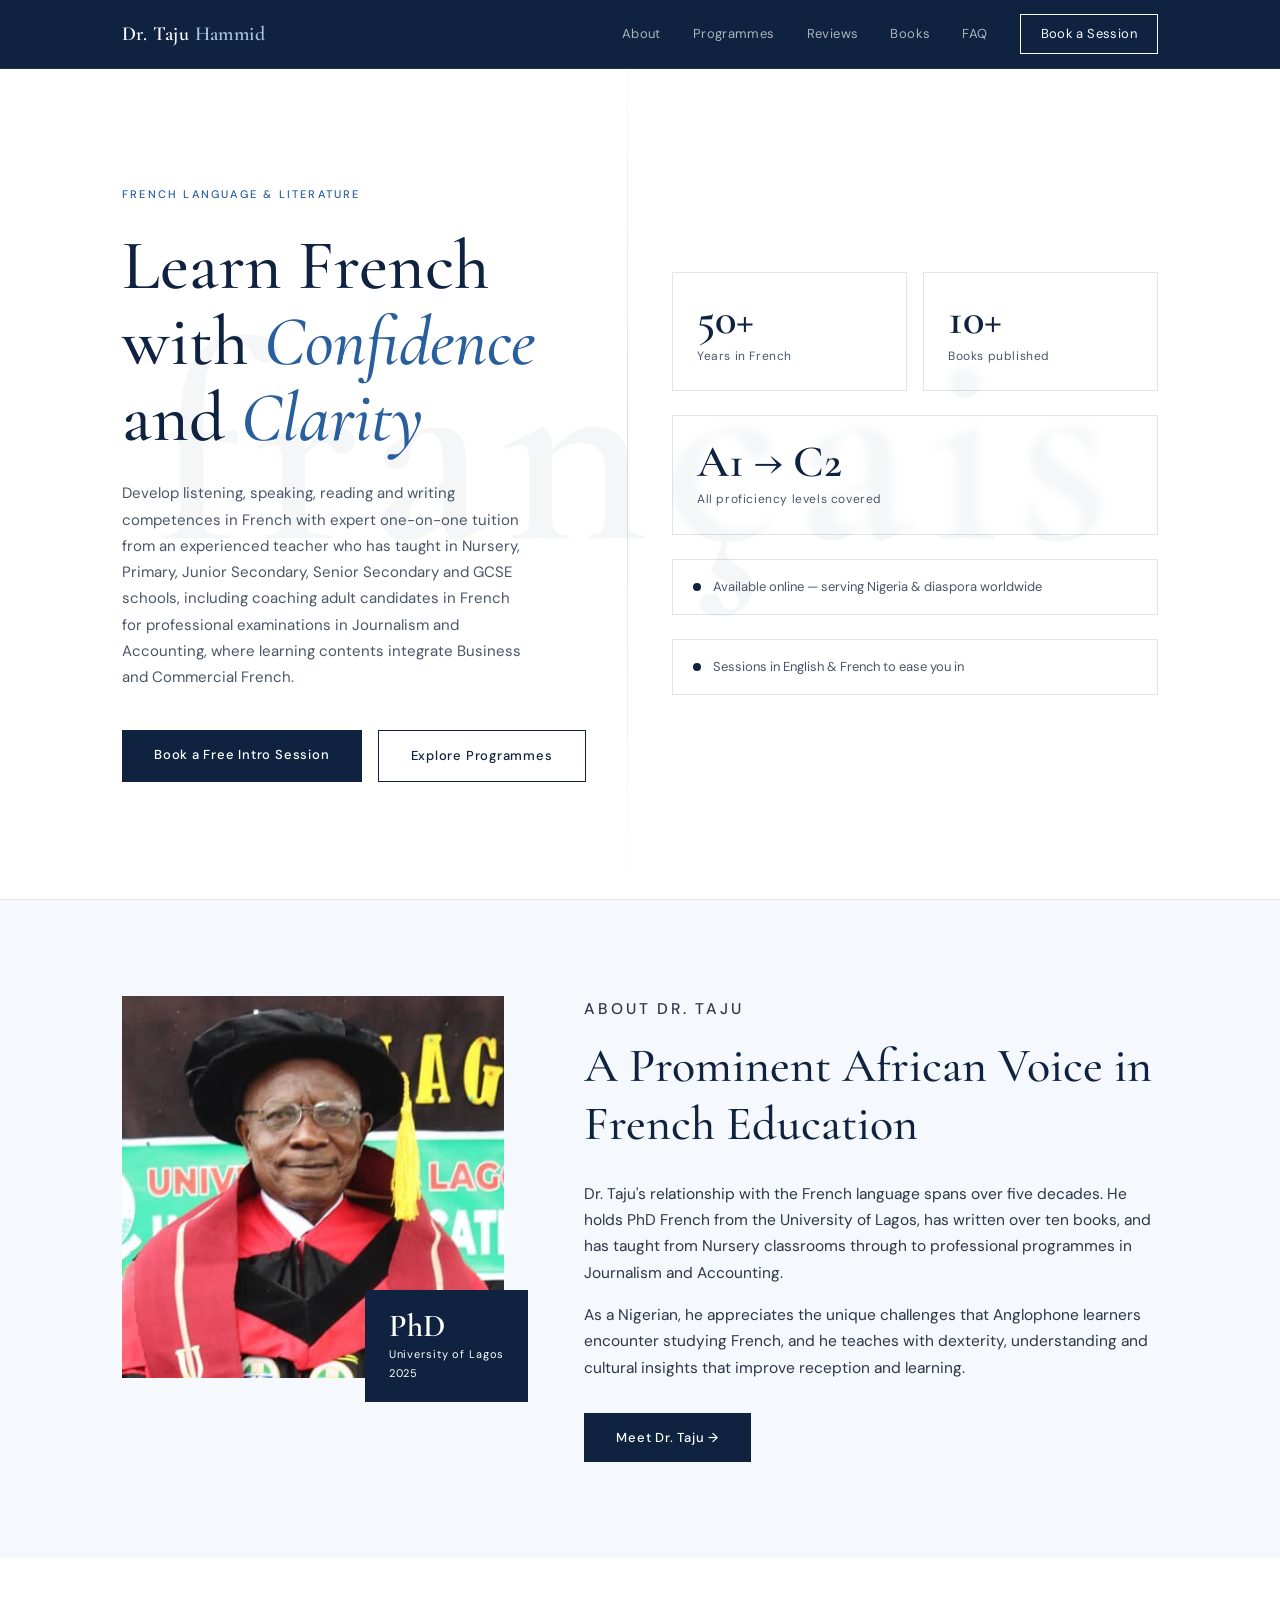
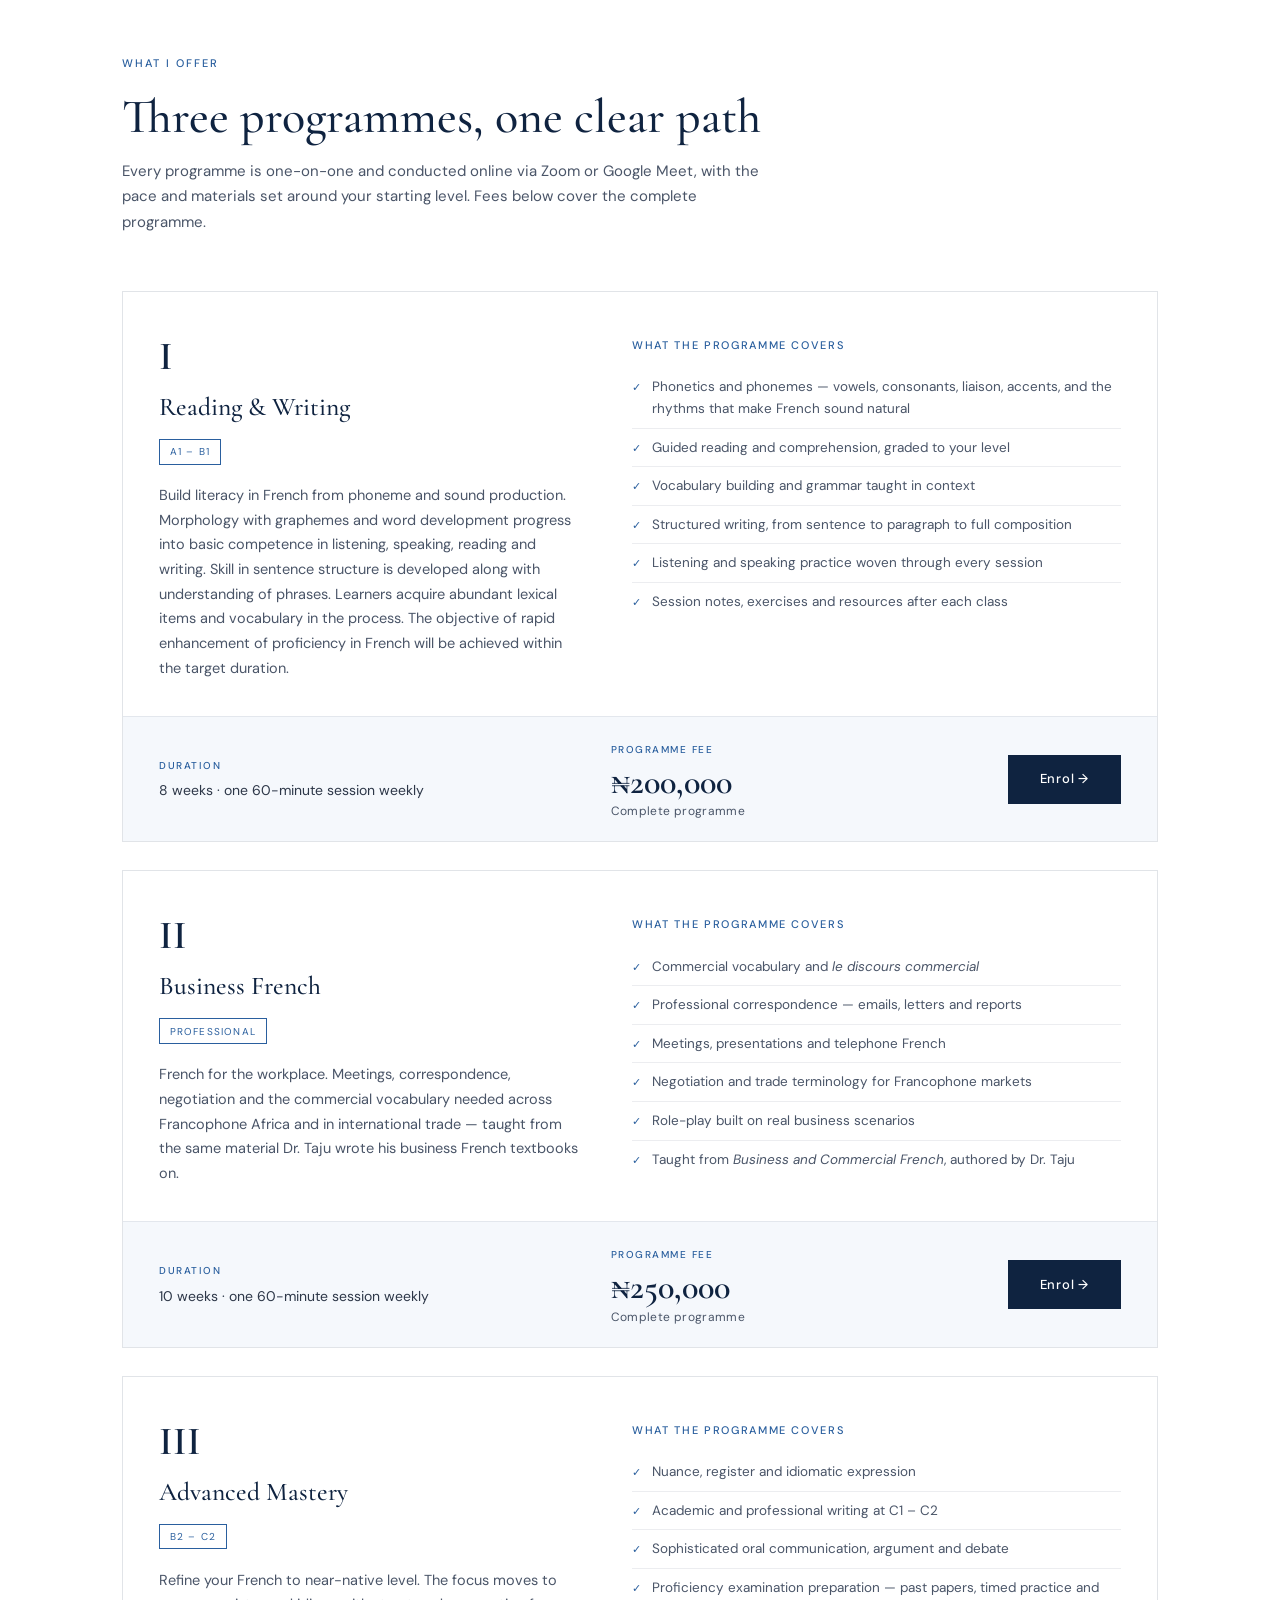
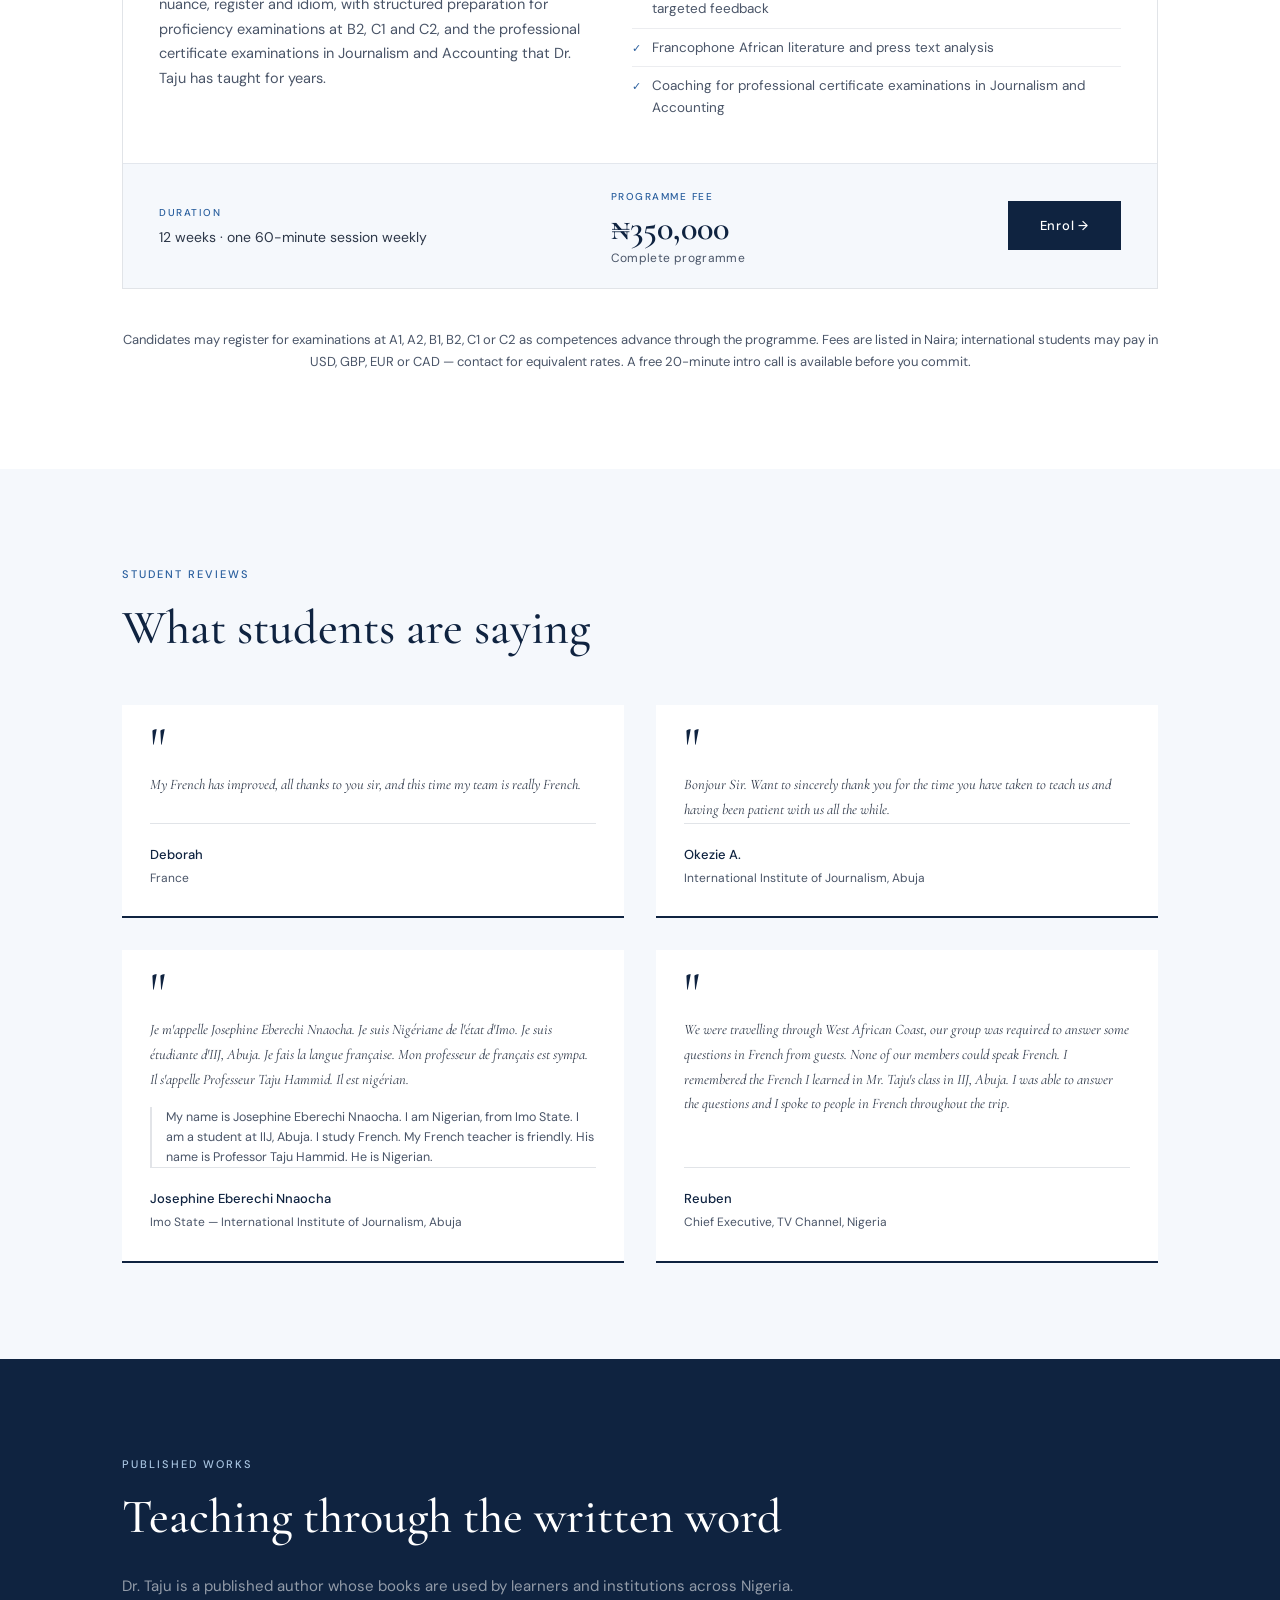
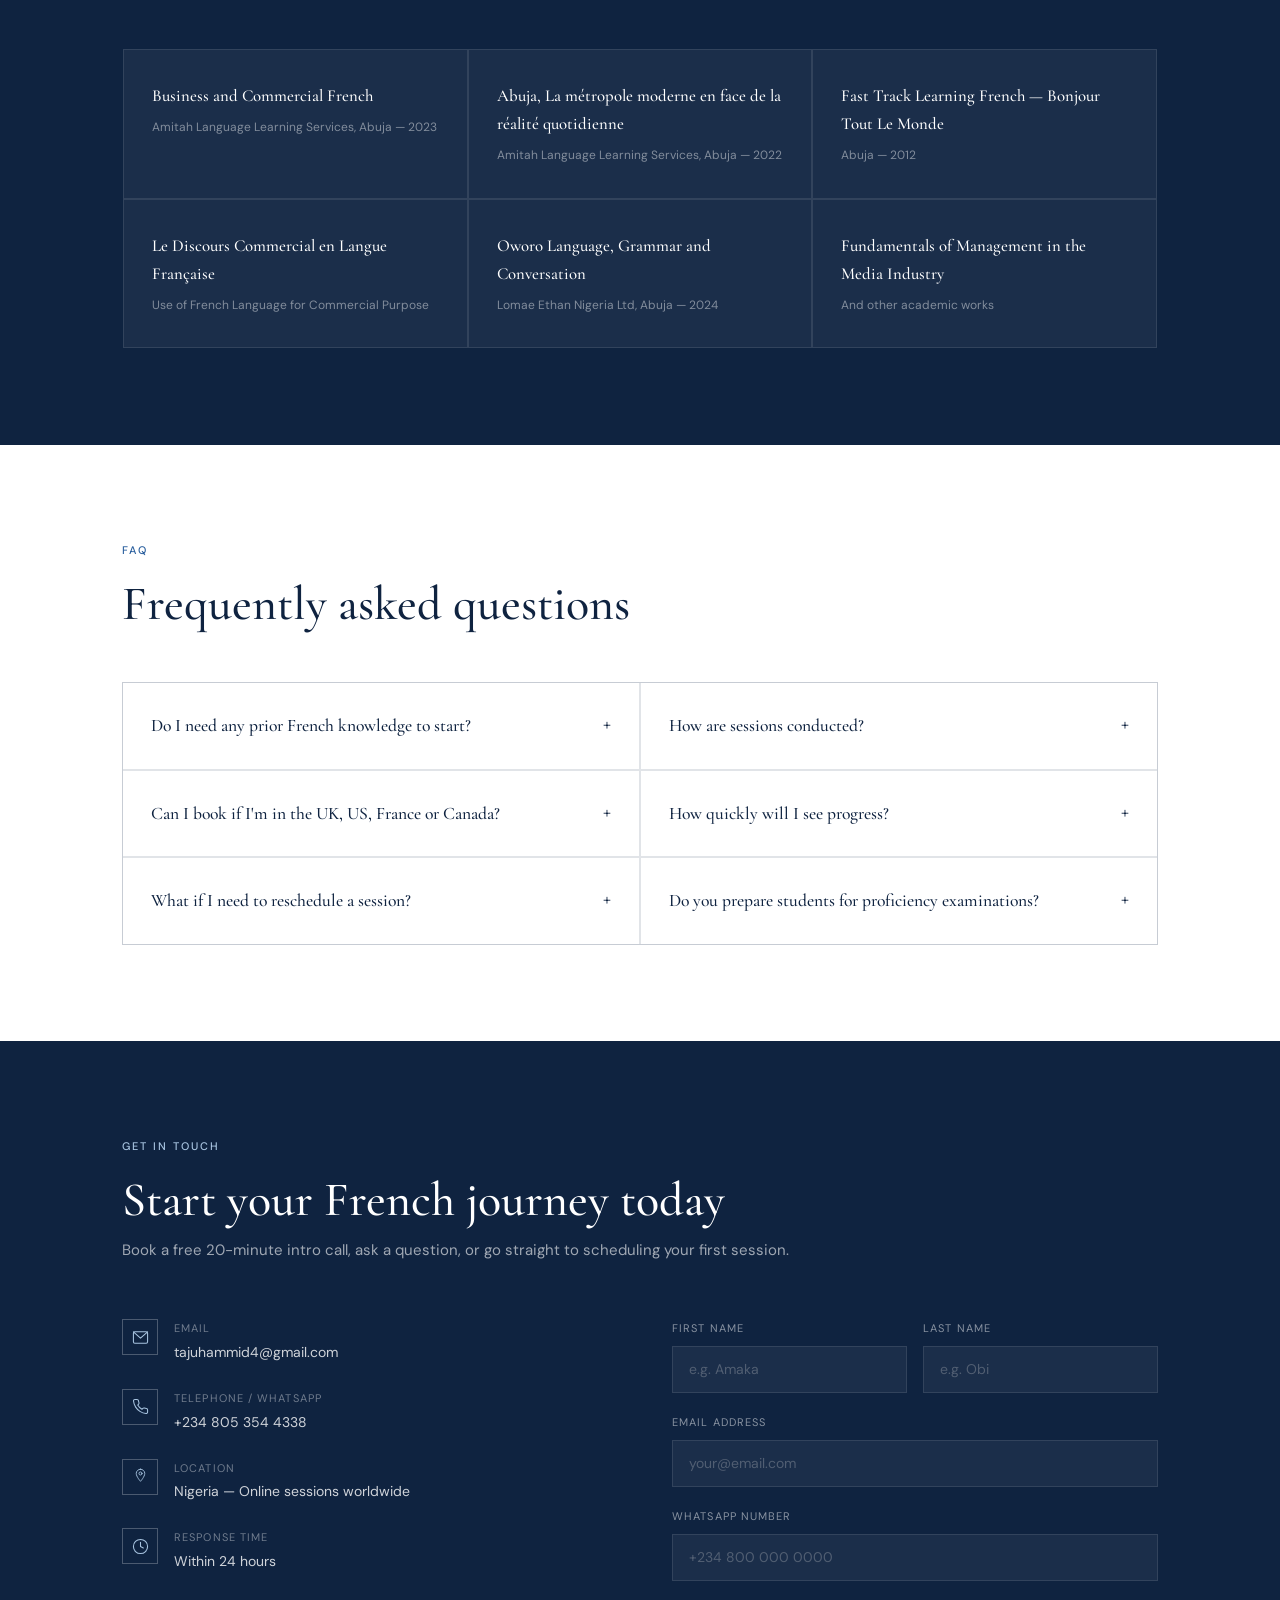
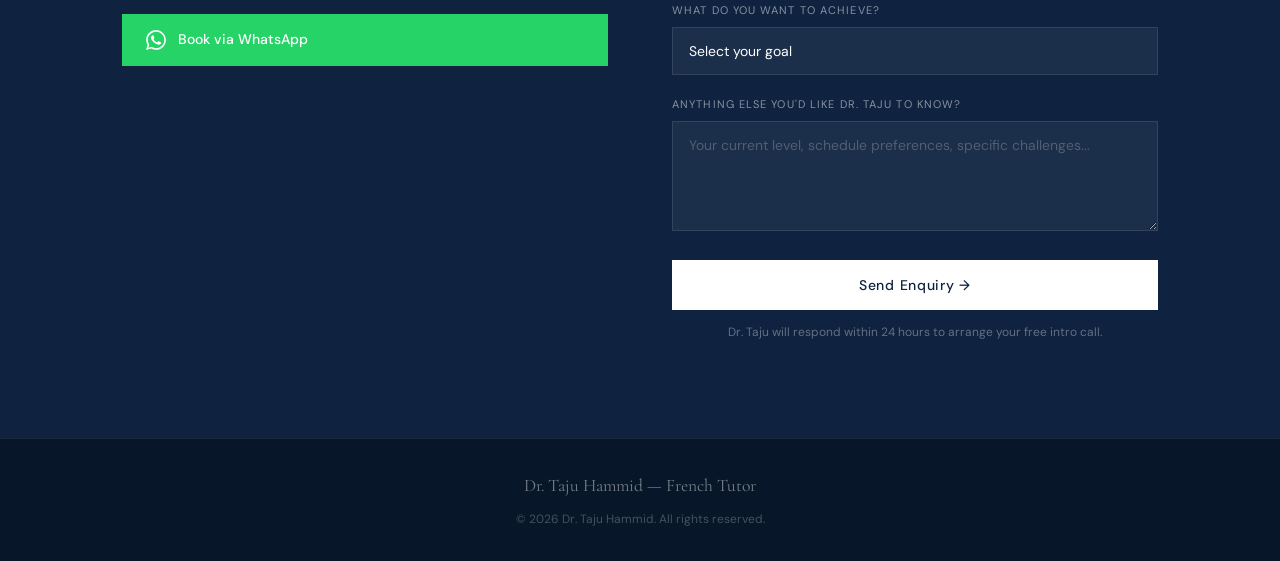
==== commit e2c97c3c: "Split the bio onto its own page; rename Services to Programmes The detailed biography now lives on m" ====
--- a/index.html
+++ b/index.html
@@ -9,703 +9,7 @@
   <link rel="preconnect" href="https://fonts.gstatic.com" crossorigin />
   <link href="https://fonts.googleapis.com/css2?family=Cormorant+Garamond:ital,wght@0,400;0,500;0,600;1,400;1,500&family=DM+Sans:wght@300;400;500&display=swap" rel="stylesheet" />
 
-  <style>
-    *, *::before, *::after { box-sizing: border-box; margin: 0; padding: 0; }
- 
-    :root {
-      --navy: #0F2340;
-      --navy-mid: #1E4080;
-      --navy-light: #2A5F9E;
-      --ink: #0F2340;
-      --ink-mid: #2D3748;
-      --ink-light: #4A5568;
-      --white: #ffffff;
-      --off-white: #F5F8FC;
-      --border: rgba(15, 35, 64, 0.12);
-      --border-light: rgba(15, 35, 64, 0.08);
-    }
- 
-    html { scroll-behavior: smooth; }
- 
-    body {
-      font-family: 'DM Sans', sans-serif;
-      background: var(--white);
-      color: var(--ink);
-      font-size: 16px;
-      line-height: 1.7;
-      overflow-x: hidden;
-    }
- 
-    /* ─── UTILITY ─── */
-    .container { max-width: 1100px; margin: 0 auto; padding: 0 2rem; }
-    .section { padding: 6rem 0; }
-    .section-label {
-      font-family: 'DM Sans', sans-serif;
-      font-size: 11px;
-      font-weight: 500;
-      letter-spacing: 0.18em;
-      text-transform: uppercase;
-      color: var(--navy-light);
-      margin-bottom: 1rem;
-    }
-    .section-title {
-      font-family: 'Cormorant Garamond', serif;
-      font-size: clamp(2rem, 4vw, 3rem);
-      font-weight: 500;
-      color: var(--navy);
-      line-height: 1.2;
-    }
-    .serif { font-family: 'Cormorant Garamond', serif; }
-    .btn-primary {
-      display: inline-block;
-      background: var(--navy);
-      color: #ffffff;
-      font-family: 'DM Sans', sans-serif;
-      font-size: 13px;
-      font-weight: 500;
-      letter-spacing: 0.06em;
-      padding: 0.85rem 2rem;
-      border: none;
-      cursor: pointer;
-      text-decoration: none;
-      transition: background 0.2s, transform 0.15s;
-    }
-    .btn-primary:hover { background: var(--off-white); color: var(--navy); transform: translateY(-1px); }
-
-    .btn-hero {
-      display: inline-block;
-      background: transparent;
-      color: var(--navy);
-      font-family: 'DM Sans', sans-serif;
-      font-size: 13px;
-      font-weight: 500;
-      letter-spacing: 0.06em;
-      padding: 0.85rem 2rem;
-      border: 1px solid var(--navy);
-      cursor: pointer;
-      text-decoration: none;
-      transition: background 0.2s, color 0.2s, transform 0.15s;
-    }
-    .btn-hero:hover { background: var(--navy); border: 1.5px solid var(--navy); color: var(--off-white); transform: translateY(-1px); }
-
-    .btn-outline {
-      display: inline-block;
-      background: transparent;
-      color: var(--off-white);
-      font-family: 'DM Sans', sans-serif;
-      font-size: 13px;
-      font-weight: 500;
-      letter-spacing: 0.06em;
-      padding: 0.85rem 2rem;
-      border: 1px solid var(--off-white);
-      cursor: pointer;
-      text-decoration: none;
-      transition: background 0.2s, color 0.2s, transform 0.15s;
-    }
-    .btn-outline:hover { background: var(--off-white); border: 1.5px solid var(--off-white); color: var(--navy); transform: translateY(-1px); }
- 
-    /* ─── NAVBAR ─── */
-    nav {
-      position: fixed;
-      top: 0; left: 0; right: 0;
-      z-index: 100;
-      background: var(--navy);
-      backdrop-filter: blur(8px);
-      border-bottom: 1px solid rgba(255,255,255,0.08);
-      transition: box-shadow 0.2s;
-    }
-    nav.scrolled { box-shadow: 0 2px 20px rgba(15,35,64,0.2); }
-    .nav-inner {
-      display: flex;
-      align-items: center;
-      justify-content: space-between;
-      height: 68px;
-      max-width: 1100px;
-      margin: 0 auto;
-      padding: 0 2rem;
-    }
-    .nav-logo {
-      font-family: 'Cormorant Garamond', serif;
-      font-size: 1.25rem;
-      font-weight: 600;
-      color: #ffffff;
-      text-decoration: none;
-      letter-spacing: 0.02em;
-    }
-    .nav-logo span { color: #A8C4E0; }
-    .nav-links { display: flex; align-items: center; gap: 2rem; }
-    .nav-links a {
-      font-size: 13px;
-      font-weight: 400;
-      color: rgba(255,255,255,0.65);
-      text-decoration: none;
-      letter-spacing: 0.03em;
-      transition: color 0.2s;
-    }
-    .nav-links a:hover { color: #ffffff; }
-    .nav-cta {
-      font-size: 13px;
-      font-weight: 500;
-      background: var(--navy);
-      color: var(--off-white) !important;
-      border: 1px solid var(--off-white);
-      padding: 0.5rem 1.25rem;
-      text-decoration: none;
-      transition: background 0.2s !important;
-    }
-    .nav-cta:hover { background: var(--off-white) !important; border: 1px solid var(--off-white) !important; color: var(--navy) !important; }
-    .hamburger { display: none; flex-direction: column; gap: 5px; cursor: pointer; }
-    .hamburger span { display: block; width: 24px; height: 1.5px; background: #ffffff; transition: 0.3s; }
-    .mobile-menu {
-      display: none;
-      position: fixed;
-      top: 68px; left: 0; right: 0;
-      background: var(--navy);
-      border-bottom: 1px solid rgba(255,255,255,0.08);
-      padding: 1.5rem 2rem;
-      z-index: 99;
-    }
-    .mobile-menu.open { display: block; }
-    .mobile-menu a {
-      display: block;
-      padding: 0.75rem 0;
-      font-size: 15px;
-      color: rgba(255,255,255,0.8);
-      text-decoration: none;
-      border-bottom: 1px solid rgba(255,255,255,0.08);
-    }
-    .mobile-menu a:last-child { border-bottom: none; }
- 
-    /* ─── HERO ─── */
-    #hero {
-      min-height: 100vh;
-      display: flex;
-      align-items: center;
-      background: var(--white);
-      position: relative;
-      overflow: hidden;
-      padding-top: 68px;
-      border-bottom: 1px solid var(--border);
-    }
-    .hero-bg-text {
-      position: absolute;
-      top: 50%;
-      left: 50%;
-      transform: translate(-50%, -50%);
-      font-family: 'Cormorant Garamond', serif;
-      font-size: clamp(10rem, 22vw, 22rem);
-      font-weight: 600;
-      color: rgba(15,35,64,0.04);
-      user-select: none;
-      white-space: nowrap;
-      letter-spacing: 0.05em;
-      pointer-events: none;
-    }
-    .hero-line {
-      position: absolute;
-      top: 0; bottom: 0;
-      left: 49%;
-      width: 1px;
-      background: linear-gradient(to bottom, transparent, rgba(15,35,64,0.15), transparent);
-    }
-    .hero-content {
-      position: relative;
-      z-index: 2;
-      display: grid;
-      grid-template-columns: 1fr 1fr;
-      gap: 4rem;
-      align-items: center;
-      width: 100%;
-      max-width: 1100px;
-      margin: 0 auto;
-      padding: 4rem 2rem;
-    }
-    .hero-left {}
-    .hero-eyebrow {
-      font-size: 11px;
-      font-weight: 500;
-      letter-spacing: 0.2em;
-      text-transform: uppercase;
-      color: var(--navy-light);
-      margin-bottom: 1.5rem;
-    }
-    .hero-title {
-      font-family: 'Cormorant Garamond', serif;
-      font-size: clamp(2.8rem, 5.5vw, 5rem);
-      font-weight: 500;
-      color: var(--navy);
-      line-height: 1.08;
-      margin-bottom: 1.5rem;
-    }
-    .hero-title em {
-      font-style: italic;
-      color: var(--navy-light);
-    }
-    .hero-sub {
-      font-size: 15px;
-      color: var(--ink-light);
-      line-height: 1.75;
-      max-width: 400px;
-      margin-bottom: 2.5rem;
-    }
-    .hero-actions { display: flex; gap: 1rem; flex-wrap: wrap; }
-    .hero-right { display: flex; flex-direction: column; gap: 1.5rem; }
-    .stat-card {
-      background: rgba(255,255,255,0.05);
-      border: 1px solid var(--border);
-      padding: 1.5rem;
-      backdrop-filter: blur(4px);
-    }
-    .stat-num {
-      font-family: 'Cormorant Garamond', serif;
-      font-size: 2.8rem;
-      font-weight: 600;
-      color: var(--navy);
-      line-height: 1;
-    }
-    .stat-label {
-      font-size: 12px;
-      color: var(--ink-light);
-      letter-spacing: 0.05em;
-      margin-top: 0.25rem;
-    }
-    .stat-row { display: grid; grid-template-columns: 1fr 1fr; gap: 1rem; }
-    .flag-row {
-      background: rgba(255,255,255,0.04);
-      border: 1px solid var(--border);
-      padding: 1rem 1.25rem;
-      display: flex;
-      align-items: center;
-      gap: 0.75rem;
-      font-size: 13px;
-      color: var(--ink-light);
-    }
-    .flag-dot {
-      width: 8px; height: 8px; border-radius: 50%;
-      background: var(--navy);
-      flex-shrink: 0;
-    }
- 
-    /* ─── ABOUT ─── */
-    #about { background: var(--off-white); }
-    .about-grid { display: grid; grid-template-columns: 1fr 1.5fr; gap: 5rem; align-items: start; }
-    .about-image-block {
-      position: relative;
-    }
-    .about-photo {
-      display: block;
-      width: 100%;
-      /* Square frame: the source is 685x431, so a square crop uses its full
-         height and needs no upscaling. A taller frame would soften it. */
-      aspect-ratio: 1/1;
-      object-fit: cover;
-      object-position: center;
-      background: #E2EAF4;
-    }
-    .about-accent-box {
-      position: absolute;
-      bottom: -1.5rem;
-      right: -1.5rem;
-      background: var(--navy);
-      padding: 1.25rem 1.5rem;
-      color: #ffffff;
-    }
-    .about-accent-box .num {
-      font-family: 'Cormorant Garamond', serif;
-      font-size: 2rem;
-      font-weight: 600;
-      line-height: 1;
-    }
-    .about-accent-box .txt { font-size: 11px; letter-spacing: 0.08em; margin-top: 0.2rem; }
-    .about-content {}
-    .about-content p {
-      color: var(--ink-mid);
-      margin-bottom: 1rem;
-      font-size: 15.5px;
-    }
-    .credentials { margin-top: 2rem; display: flex; flex-direction: column; gap: 0.75rem; }
-    .cred-item {
-      display: flex;
-      align-items: flex-start;
-      gap: 0.75rem;
-      font-size: 14px;
-      color: var(--ink-light);
-    }
-    .cred-dot {
-      width: 4px; height: 4px;
-      background: var(--navy);
-      border-radius: 50%;
-      margin-top: 0.6rem;
-      flex-shrink: 0;
-    }
- 
-    /* ─── SERVICES ─── */
-    #services { background: var(--white); }
-    .services-header { margin-bottom: 3.5rem; }
-    .services-sub { font-size: 15px; color: var(--ink-light); margin-top: 0.75rem; max-width: 640px; }
-    .services-list { display: flex; flex-direction: column; gap: 1.75rem; }
-
-    .service-card {
-      background: #ffffff;
-      border: 1.5px solid var(--border);
-      position: relative;
-      overflow: hidden;
-      transition: border-color 0.25s, box-shadow 0.25s;
-    }
-    .service-card::before {
-      content: '';
-      position: absolute;
-      top: 0; left: 0; right: 0;
-      height: 2px;
-      background: var(--navy);
-      transform: scaleX(0);
-      transform-origin: left;
-      transition: transform 0.35s;
-      z-index: 2;
-    }
-    .service-card:hover::before { transform: scaleX(1); }
-    .service-card:hover {
-      border-color: rgba(15, 35, 64, 0.28);
-      box-shadow: 0 14px 36px rgba(15, 35, 64, 0.07);
-    }
-
-    .service-body {
-      display: grid;
-      grid-template-columns: 1fr 1.15fr;
-      gap: 3rem;
-      padding: 2.75rem 2.25rem 2.25rem;
-    }
-    .service-icon {
-      font-family: 'Cormorant Garamond', serif;
-      font-size: 2.5rem;
-      font-weight: 600;
-      color: var(--navy);
-      line-height: 1;
-      margin-bottom: 1rem;
-    }
-    .service-card h3 {
-      font-family: 'Cormorant Garamond', serif;
-      font-size: 1.6rem;
-      font-weight: 500;
-      color: var(--ink);
-      line-height: 1.2;
-      margin-bottom: 0.85rem;
-    }
-    .service-tag {
-      display: inline-block;
-      font-size: 10px;
-      letter-spacing: 0.12em;
-      text-transform: uppercase;
-      color: var(--navy-light);
-      border: 1px solid var(--navy-light);
-      padding: 0.2rem 0.6rem;
-    }
-    .service-desc {
-      font-size: 14.5px;
-      color: var(--ink-light);
-      line-height: 1.7;
-      margin-top: 1.15rem;
-    }
-    .service-includes-label {
-      font-size: 11px;
-      font-weight: 500;
-      letter-spacing: 0.15em;
-      text-transform: uppercase;
-      color: var(--navy-light);
-      margin-bottom: 0.85rem;
-    }
-    .service-includes { list-style: none; }
-    .service-includes li {
-      font-size: 13.5px;
-      color: var(--ink-light);
-      line-height: 1.6;
-      padding: 0.5rem 0;
-      border-bottom: 1px solid var(--border-light);
-      display: flex;
-      gap: 0.7rem;
-      align-items: flex-start;
-    }
-    .service-includes li:last-child { border-bottom: none; }
-    .service-includes li::before {
-      content: '✓';
-      color: var(--navy-light);
-      font-size: 11px;
-      flex-shrink: 0;
-      margin-top: 3px;
-    }
-
-    .service-meta {
-      display: grid;
-      grid-template-columns: 1.15fr 1fr auto;
-      align-items: center;
-      gap: 2rem;
-      padding: 1.5rem 2.25rem;
-      background: var(--off-white);
-      border-top: 1.5px solid var(--border-light);
-    }
-    .meta-label {
-      font-size: 10px;
-      font-weight: 500;
-      letter-spacing: 0.15em;
-      text-transform: uppercase;
-      color: var(--navy-light);
-      margin-bottom: 0.4rem;
-    }
-    .meta-value { font-size: 14px; color: var(--ink-mid); line-height: 1.5; }
-    .service-price {
-      font-family: 'Cormorant Garamond', serif;
-      font-size: 2.15rem;
-      font-weight: 600;
-      color: var(--navy);
-      line-height: 1;
-    }
-    .service-price small {
-      display: block;
-      font-family: 'DM Sans', sans-serif;
-      font-size: 12px;
-      font-weight: 400;
-      color: var(--ink-light);
-      letter-spacing: 0.03em;
-      margin-top: 0.4rem;
-    }
-    .services-note {
-      margin-top: 2.5rem;
-      text-align: center;
-      font-size: 13px;
-      color: var(--ink-light);
-      line-height: 1.7;
-    }
- 
-    /* ─── TESTIMONIALS ─── */
-    #testimonials { background: var(--off-white); }
-    .testimonials-grid { display: grid; grid-template-columns: repeat(2, 1fr); gap: 2rem; margin-top: 3rem; }
-    .testi-card {
-      background: #ffffff;
-      padding: 1.75rem;
-      border-bottom: 2px solid var(--navy);
-      display: flex;
-      flex-direction: column;
-    }
-    .testi-quote {
-      font-family: 'Cormorant Garamond', serif;
-      font-size: 3.5rem;
-      color: var(--navy);
-      line-height: 0.5;
-      margin-bottom: 0.75rem;
-    }
-    .testi-text {
-      font-size: 14.5px;
-      color: var(--ink-mid);
-      line-height: 1.7;
-      font-style: italic;
-      font-family: 'Cormorant Garamond', serif;
-    }
-    .testi-author {
-      margin-top: auto;
-      padding-top: 1.25rem;
-      border-top: 1px solid var(--border);
-    }
-    .testi-translation {
-      font-family: 'DM Sans', sans-serif;
-      font-size: 12.5px;
-      font-style: normal;
-      color: var(--ink-light);
-      line-height: 1.6;
-      margin-top: 0.9rem;
-      padding-left: 0.85rem;
-      border-left: 2px solid var(--border);
-    }
-    .testi-name { font-size: 13px; font-weight: 500; color: var(--ink); }
-    .testi-role { font-size: 12px; color: var(--ink-light); margin-top: 0.15rem; }
- 
-    /* ─── PUBLICATIONS ─── */
-    #publications { background: var(--navy); }
-    #publications .section-label { color: #A8C4E0; }
-    #publications .section-title { color: #ffffff; }
-    .publications-header { margin-bottom: 3.5rem; }
-    .publications-sub { color: rgba(255,255,255,0.55); font-size: 15px; margin-bottom: 3rem; }
-    .publications-grid { display: grid; grid-template-columns: repeat(3, 1fr); /*gap: 1.5px;*/ border: 1.5px solid var(--border); }
-    .publications-card { 
-      background: rgba(255,255,255,0.05);
-      border: 1px solid rgba(255,255,255,0.1);
-      padding: 2rem 1.75rem;
-      position: relative;
-    }
-    .publications-text {
-      font-family: 'Cormorant Garamond', serif;
-      font-size: 1.05rem;
-      font-weight: 500;
-      color: var(--white);
-       margin-bottom: 0.4rem;
-    }
-    .publications-subtext { font-size: 12px; color: rgba(255,255,255,0.45); }
- 
-    /* ─── FAQ ─── */
-    #faq { background: var(--white); }
-    .faq-grid { display: grid; grid-template-columns: 1fr 1fr; gap: 2px; margin-top: 3rem; background: var(--border); border: 1px solid var(--border); }
-    .faq-item {
-      background: var(--white);
-      padding: 1.75rem;
-      cursor: pointer;
-    }
-    .faq-question {
-      font-family: 'Cormorant Garamond', serif;
-      font-size: 1.1rem;
-      font-weight: 500;
-      color: var(--ink);
-      display: flex;
-      justify-content: space-between;
-      align-items: flex-start;
-      gap: 1rem;
-    }
-    .faq-toggle {
-      font-size: 1.25rem;
-      color: var(--navy);
-      flex-shrink: 0;
-      transition: transform 0.2s;
-      line-height: 1.2;
-    }
-    .faq-item.open .faq-toggle { transform: rotate(45deg); }
-    .faq-answer {
-      font-size: 14px;
-      color: var(--ink-light);
-      line-height: 1.7;
-      max-height: 0;
-      overflow: hidden;
-      transition: max-height 0.3s ease, margin-top 0.3s;
-    }
-    .faq-item.open .faq-answer { max-height: 300px; margin-top: 0.75rem; }
- 
-    /* ─── CONTACT ─── */
-    #contact { background: var(--navy); }
-    #contact .section-label { color: #A8C4E0; }
-    #contact .section-title { color: #ffffff; }
-    .contact-sub { color: rgba(255,255,255,0.6); font-size: 15px; margin-top: 0.5rem; margin-bottom: 3.5rem; }
-    .contact-grid { display: grid; grid-template-columns: 1fr 1fr; gap: 4rem; align-items: start; }
-    .contact-info { display: flex; flex-direction: column; gap: 1.5rem; }
-    .contact-info-item { display: flex; gap: 1rem; align-items: flex-start; }
-    .contact-info-icon {
-      width: 36px; height: 36px;
-      border: 1px solid rgba(255,255,255,0.25);
-      display: flex; align-items: center; justify-content: center;
-      color: #A8C4E0;
-      font-size: 15px;
-      flex-shrink: 0;
-    }
-    .contact-info-text .label { font-size: 11px; letter-spacing: 0.1em; text-transform: uppercase; color: rgba(255,255,255,0.4); }
-    .contact-info-text .value { font-size: 14px; color: rgba(255,255,255,0.8); margin-top: 0.2rem; }
-    .whatsapp-btn {
-      display: flex;
-      align-items: center;
-      gap: 0.75rem;
-      background: #25D366;
-      color: white;
-      text-decoration: none;
-      padding: 0.9rem 1.5rem;
-      font-size: 14px;
-      font-weight: 500;
-      margin-top: 1rem;
-      transition: background 0.2s;
-    }
-    .whatsapp-btn:hover { background: #1aab54; }
-    .form-group { margin-bottom: 1.25rem; }
-    .form-group label {
-      display: block;
-      font-size: 11px;
-      letter-spacing: 0.1em;
-      text-transform: uppercase;
-      color: rgba(255,255,255,0.5);
-      margin-bottom: 0.5rem;
-    }
-    .form-group input,
-    .form-group select,
-    .form-group textarea {
-      width: 100%;
-      background: rgba(255,255,255,0.05);
-      border: 1px solid rgba(255,255,255,0.1);
-      color: #ffffff;
-      padding: 0.85rem 1rem;
-      font-family: 'DM Sans', sans-serif;
-      font-size: 14px;
-      outline: none;
-      transition: border-color 0.2s;
-      -webkit-appearance: none;
-    }
-    .form-group input::placeholder,
-    .form-group textarea::placeholder { color: rgba(244,241,236,0.25); }
-    .form-group input:focus,
-    .form-group select:focus,
-    .form-group textarea:focus { border-color: #A8C4E0; }
-    .form-group select option { background: var(--navy); }
-    .form-group textarea { resize: vertical; min-height: 110px; }
-    .form-row { display: grid; grid-template-columns: 1fr 1fr; gap: 1rem; }
-    .submit-btn {
-      width: 100%;
-      background: #ffffff;
-      color: var(--navy);
-      border: none;
-      padding: 1rem;
-      font-family: 'DM Sans', sans-serif;
-      font-size: 14px;
-      font-weight: 500;
-      letter-spacing: 0.05em;
-      cursor: pointer;
-      transition: background 0.2s;
-    }
-    .submit-btn:hover { background: #A8C4E0; color: var(--navy); }
-    .form-note { font-size: 12px; color: rgba(255,255,255,0.35); margin-top: 0.75rem; text-align: center; }
-    .form-success {
-      display: none;
-      text-align: center;
-      padding: 3rem 1.5rem;
-      color: rgba(244,241,236,0.7);
-    }
-    .form-success .checkmark {
-      font-size: 2.5rem;
-      color: var(--navy-light);
-      margin-bottom: 1rem;
-    }
- 
-    /* ─── FOOTER ─── */
-    footer {
-      background: #071628;
-      padding: 2rem;
-      text-align: center;
-      border-top: 1px solid rgba(255,255,255,0.08);
-    }
-    .footer-logo {
-      font-family: 'Cormorant Garamond', serif;
-      font-size: 1.1rem;
-      color: rgba(255,255,255,0.45);
-      margin-bottom: 0.5rem;
-    }
-    footer p { font-size: 12px; color: rgba(255,255,255,0.25); }
- 
-    /* ─── RESPONSIVE ─── */
-    @media (max-width: 900px) {
-      .hero-content { grid-template-columns: 1fr; }
-      .hero-right { display: none; }
-      .hero-line { display: none; }
-      .about-grid { grid-template-columns: 1fr; }
-      .about-image-block { max-width: 340px; }
-      .service-body { grid-template-columns: 1fr; gap: 2rem; }
-      .service-meta { grid-template-columns: 1fr; gap: 1.5rem; justify-items: start; }
-      .testimonials-grid { grid-template-columns: 1fr; }
-      .publications-grid { grid-template-columns: 1fr 1fr; }
-      .faq-grid { grid-template-columns: 1fr; }
-      .contact-grid { grid-template-columns: 1fr; }
-      .nav-links { display: none; }
-      .hamburger { display: flex; }
-    }
-    @media (max-width: 600px) {
-      .section { padding: 4rem 0; }
-      .service-body { padding: 2rem 1.5rem 1.75rem; }
-      .service-meta { padding: 1.5rem; }
-      .publications-grid { grid-template-columns: 1fr; }
-      .form-row { grid-template-columns: 1fr; }
-      .stat-row { grid-template-columns: 1fr 1fr; }
-    }
-  </style>
+  <link rel="stylesheet" href="styles.css" />
 </head>
 <body>
 
@@ -714,8 +18,8 @@
     <div class="nav-inner">
       <a href="#hero" class="nav-logo">Dr. Taju <span>Hammid</span></a>
       <div class="nav-links">
-        <a href="#about">About</a>
-        <a href="#services">Services</a>
+        <a href="meet-dr-taju.html">About</a>
+        <a href="#programmes">Programmes</a>
         <a href="#testimonials">Reviews</a>
         <a href="#publications">Books</a>
         <a href="#faq">FAQ</a>
@@ -728,8 +32,8 @@
   </nav>
 
   <div class="mobile-menu" id="mobile-menu">
-    <a href="#about" onclick="closeMobile()">About</a>
-    <a href="#services" onclick="closeMobile()">Services</a>
+    <a href="meet-dr-taju.html" onclick="closeMobile()">About</a>
+    <a href="#programmes" onclick="closeMobile()">Programmes</a>
     <a href="#testimonials" onclick="closeMobile()">Reviews</a>
     <a href="#publications" onclick="closeMobile()">Books</a>
     <a href="#faq" onclick="closeMobile()">FAQ</a>
@@ -751,7 +55,7 @@
         </p>
         <div class="hero-actions">
           <a href="#contact" class="btn-primary">Book a Free Intro Session</a>
-          <a href="#services" class="btn-hero">Explore Services</a>
+          <a href="#programmes" class="btn-hero">Explore Programmes</a>
         </div>
       </div>
       <div class="hero-right">
@@ -781,7 +85,7 @@
     </div>
   </section>
 
-  <!-- ─── ABOUT ─── -->
+  <!-- ─── ABOUT (prelude — the full bio lives on meet-dr-taju.html) ─── -->
   <section id="about" class="section">
     <div class="container">
       <div class="about-grid">
@@ -798,37 +102,21 @@
           <h2 class="section-title">A Prominent African Voice in French Education</h2>
           <br>
           <p>
-            Dr. Taju earned PhD in French from the University of Lagos, MA in Teaching French as a Foreign Language from the same University, BA (Hons) in French from Ahmadu Bello University, Zaria, Diplôme d'Études Françaises from the University of Dakar, Senegal, and Diplôme Supérieur d'Études Commerciales en Langue Française from the Alliance Française, Paris. His relationship with the French language spans over five decades.
+            Dr. Taju's relationship with the French language spans over five decades. He holds PhD French from the University of Lagos, has written over ten books, and has taught from Nursery classrooms through to professional programmes in Journalism and Accounting.
           </p>
           <p>
-            Complementing his French, Dr. Taju earned MBA from Lagos State University and Diploma in Personnel Management from the London School of Economics and Political Science (LSE), along with Diploma in Web Development from NIIT, Abuja. He attended Continuing Studies for Managers at Cranfield School of Management, UK, and the Senior Course at The Management College, Henley-upon-Thames, UK.
+            As a Nigerian, he appreciates the unique challenges that Anglophone learners encounter studying French, and he teaches with dexterity, understanding and cultural insights that improve reception and learning.
           </p>
-          <p>
-            Dr. Taju is the author of over ten books and several journal articles focusing on French language and literature, African languages, creative writing, and the essentials of management. Published works include <em>Fast Track Learning French</em>, <em>Business and Commercial French</em>, <em>Le Discours Commercial en Langue Française</em> and <em>Understanding Fundamental French Grammar (Aide-Mémoire)</em>. He has participated in the DELF-DALF programme and <em>Intégrer les TICE en classe de FLE</em>, both at the Institut Français, Abuja, Nigeria. Dr. Taju currently facilitates French language immersion at the International Institute of Journalism, Abuja, while also running a similar course in the city for accounting candidates who require French in their professional programme.
-          </p>
-          <p>
-            As a Nigerian, Dr. Taju appreciates the unique challenges that Anglophone learners encounter studying French, and he teaches with dexterity, understanding and cultural insights that improve reception and learning.
-          </p>
-          <div class="credentials">
-            <div class="cred-item"><div class="cred-dot"></div><span>PhD French — University of Lagos (2025)</span></div>
-            <div class="cred-item"><div class="cred-dot"></div><span>Master of Arts (MA), Teaching of French as a Foreign Language — University of Lagos</span></div>
-            <div class="cred-item"><div class="cred-dot"></div><span>Bachelor of Arts (BA Hons) — Ahmadu Bello University, Zaria, Nigeria</span></div>
-            <div class="cred-item"><div class="cred-dot"></div><span>Diplôme d'Études Françaises (2e degré) — University of Dakar</span></div>
-            <div class="cred-item"><div class="cred-dot"></div><span>Diplôme Supérieur d'Études Commerciales en Langue Française — Alliance Française, Paris</span></div>
-            <div class="cred-item"><div class="cred-dot"></div><span>Master of Business Administration (MBA) — Lagos State University</span></div>
-            <div class="cred-item"><div class="cred-dot"></div><span>Diploma in Personnel Management — London School of Economics and Political Science (LSE)</span></div>
-            <div class="cred-item"><div class="cred-dot"></div><span>Diploma in Web Development — NIIT, Abuja, Nigeria</span></div>
-            <div class="cred-item"><div class="cred-dot"></div><span>DELF-DALF programme and Intégrer les TICE en classe de FLE — Institut Français, Abuja, Nigeria</span></div>
-            <div class="cred-item"><div class="cred-dot"></div><span>Author of 10+ published books including French language and literature</span></div>
-            <div class="cred-item"><div class="cred-dot"></div><span>Available online — Nigeria, UK, US, France, Canada &amp; more</span></div>
-          </div>
-        </div>
-      </div>
-    </div>
-  </section>
-
-  <!-- ─── SERVICES ─── -->
-  <section id="services" class="section">
+          <div class="page-actions">
+            <a href="meet-dr-taju.html" class="btn-primary">Meet Dr. Taju →</a>
+          </div>
+        </div>
+      </div>
+    </div>
+  </section>
+
+  <!-- ─── PROGRAMMES ─── -->
+  <section id="programmes" class="section">
     <div class="container">
       <div class="services-header">
         <p class="section-label">What I Offer</p>
@@ -1130,28 +418,30 @@
           </a>
         </div>
         <div>
-          <div id="booking-form">
+          <form id="booking-form" name="booking" method="POST"
+                data-netlify="true" data-netlify-honeypot="company" novalidate>
+            <input type="hidden" name="form-name" value="booking" />
             <div class="form-row">
               <div class="form-group">
-                <label>First Name</label>
-                <input type="text" placeholder="e.g. Amaka" id="fname" />
+                <label for="fname">First Name</label>
+                <input type="text" placeholder="e.g. Amaka" id="fname" name="fname" required autocomplete="given-name" />
               </div>
               <div class="form-group">
-                <label>Last Name</label>
-                <input type="text" placeholder="e.g. Obi" id="lname" />
+                <label for="lname">Last Name</label>
+                <input type="text" placeholder="e.g. Obi" id="lname" name="lname" autocomplete="family-name" />
               </div>
             </div>
             <div class="form-group">
-              <label>Email Address</label>
-              <input type="email" placeholder="your@email.com" id="email" />
+              <label for="email">Email Address</label>
+              <input type="email" placeholder="your@email.com" id="email" name="email" required autocomplete="email" />
             </div>
             <div class="form-group">
-              <label>WhatsApp Number</label>
-              <input type="tel" placeholder="+234 800 000 0000" id="phone" />
+              <label for="phone">WhatsApp Number</label>
+              <input type="tel" placeholder="+234 800 000 0000" id="phone" name="phone" autocomplete="tel" />
             </div>
             <div class="form-group">
-              <label>What do you want to achieve?</label>
-              <select id="goal">
+              <label for="goal">What do you want to achieve?</label>
+              <select id="goal" name="goal" required>
                 <option value="" disabled selected>Select your goal</option>
                 <option>Reading &amp; Writing programme</option>
                 <option>Business French programme</option>
@@ -1161,12 +451,18 @@
               </select>
             </div>
             <div class="form-group">
-              <label>Anything else you'd like Dr. Taju to know?</label>
-              <textarea placeholder="Your current level, schedule preferences, specific challenges..." id="message"></textarea>
-            </div>
-            <button class="submit-btn" onclick="submitForm()">Send Enquiry →</button>
+              <label for="message">Anything else you'd like Dr. Taju to know?</label>
+              <textarea placeholder="Your current level, schedule preferences, specific challenges..." id="message" name="message"></textarea>
+            </div>
+            <!-- Honeypot: off-screen rather than hidden, so bots still fill it. -->
+            <div class="hp-field" aria-hidden="true">
+              <label for="company">Company</label>
+              <input type="text" id="company" name="company" tabindex="-1" autocomplete="off" />
+            </div>
+            <button type="submit" class="submit-btn" id="submit-btn">Send Enquiry →</button>
+            <p class="form-error" id="form-error" role="alert" hidden></p>
             <p class="form-note">Dr. Taju will respond within 24 hours to arrange your free intro call.</p>
-          </div>
+          </form>
           <div class="form-success" id="form-success">
             <div class="checkmark">✓</div>
             <h3 style="font-family:'Cormorant Garamond',serif; font-size:1.5rem; color:var(--white); margin-bottom:0.5rem;">Message received!</h3>
@@ -1183,20 +479,8 @@
     <p>© 2026 Dr. Taju Hammid. All rights reserved.</p>
   </footer>
 
+  <script src="nav.js"></script>
   <script>
-    // Navbar scroll
-    window.addEventListener('scroll', () => {
-      document.getElementById('navbar').classList.toggle('scrolled', window.scrollY > 50);
-    });
-
-    // Mobile menu
-    document.getElementById('hamburger').addEventListener('click', () => {
-      document.getElementById('mobile-menu').classList.toggle('open');
-    });
-    function closeMobile() {
-      document.getElementById('mobile-menu').classList.remove('open');
-    }
-
     // FAQ accordion
     function toggleFaq(el) {
       const allItems = document.querySelectorAll('.faq-item');
@@ -1204,42 +488,75 @@
       el.classList.toggle('open');
     }
 
-    // Form submit (hooks into Formspree — replace action URL before going live)
-    function submitForm() {
-      const fname = document.getElementById('fname').value.trim();
-      const email = document.getElementById('email').value.trim();
-      const goal = document.getElementById('goal').value;
-
-      if (!fname || !email || !goal) {
-        alert('Please fill in your name, email, and goal before sending.');
+    // Form submit — writes to Netlify Forms (the record) and our own function
+    // (which emails Dr. Taju). Either landing means the enquiry survived.
+    const bookingForm = document.getElementById('booking-form');
+    const submitBtn = document.getElementById('submit-btn');
+    const formError = document.getElementById('form-error');
+
+    function showFormError(text) {
+      formError.textContent = text;
+      formError.hidden = false;
+    }
+
+    bookingForm.addEventListener('submit', async (event) => {
+      event.preventDefault();
+      formError.hidden = true;
+
+      const formData = new FormData(bookingForm);
+      const data = Object.fromEntries(formData);
+      if (!data.fname.trim() || !data.email.trim() || !data.goal) {
+        showFormError('Please fill in your name, email, and goal before sending.');
         return;
       }
 
-      const formData = new FormData();
-      formData.append('name', fname + ' ' + document.getElementById('lname').value);
-      formData.append('email', email);
-      formData.append('phone', document.getElementById('phone').value);
-      formData.append('goal', goal);
-      formData.append('message', document.getElementById('message').value);
-
-      fetch('https://formspree.io/f/mwvzpaok', {
+      const label = submitBtn.textContent;
+      submitBtn.disabled = true;
+      submitBtn.textContent = 'Sending…';
+
+      // Two independent destinations. Netlify Forms keeps the durable record;
+      // the function sends Dr. Taju the formatted email. Either one landing
+      // means the enquiry is not lost, so we only fail if both do.
+      const record = fetch('/', {
         method: 'POST',
-        body: formData,
-        headers: { 'Accept': 'application/json' }
-      })
-      .then(res => {
-        if (res.ok) {
-          document.getElementById('booking-form').style.display = 'none';
-          document.getElementById('form-success').style.display = 'block';
-        } else {
-          alert('Something went wrong. Please try WhatsApp instead.');
+        headers: { 'Content-Type': 'application/x-www-form-urlencoded' },
+        body: new URLSearchParams(formData).toString()
+      }).then((res) => {
+        if (!res.ok) throw new Error('Netlify Forms returned ' + res.status);
+      });
+
+      const email = fetch('/.netlify/functions/send-enquiry', {
+        method: 'POST',
+        headers: { 'Content-Type': 'application/json' },
+        body: JSON.stringify(data)
+      }).then(async (res) => {
+        if (!res.ok) {
+          const body = await res.json().catch(() => ({}));
+          throw new Error(body.error || 'Something went wrong. Please try WhatsApp instead.');
         }
       });
-      return;
-
-      document.getElementById('booking-form').style.display = 'none';
+
+      const [recorded, emailed] = await Promise.allSettled([record, email]);
+
+      if (recorded.status === 'rejected' && emailed.status === 'rejected') {
+        console.error('Enquiry lost:', recorded.reason, emailed.reason);
+        // A TypeError from fetch means the request never left the browser.
+        const offline = recorded.reason instanceof TypeError || emailed.reason instanceof TypeError;
+        showFormError(offline
+          ? 'Could not reach the server. Please check your connection, or message on WhatsApp.'
+          : emailed.reason.message);
+        submitBtn.disabled = false;
+        submitBtn.textContent = label;
+        return;
+      }
+
+      // One side failing is survivable, but worth leaving a trace.
+      if (emailed.status === 'rejected') console.warn('Recorded, but the email failed:', emailed.reason);
+      if (recorded.status === 'rejected') console.warn('Emailed, but not recorded:', recorded.reason);
+
+      bookingForm.style.display = 'none';
       document.getElementById('form-success').style.display = 'block';
-    }
+    });
   </script>
 </body>
 </html>
--- a/styles.css
+++ b/styles.css
@@ -0,0 +1,719 @@
+*, *::before, *::after { box-sizing: border-box; margin: 0; padding: 0; }
+ 
+:root {
+  --navy: #0F2340;
+  --navy-mid: #1E4080;
+  --navy-light: #2A5F9E;
+  --ink: #0F2340;
+  --ink-mid: #2D3748;
+  --ink-light: #4A5568;
+  --white: #ffffff;
+  --off-white: #F5F8FC;
+  --border: rgba(15, 35, 64, 0.12);
+  --border-light: rgba(15, 35, 64, 0.08);
+}
+ 
+html { scroll-behavior: smooth; }
+ 
+body {
+  font-family: 'DM Sans', sans-serif;
+  background: var(--white);
+  color: var(--ink);
+  font-size: 16px;
+  line-height: 1.7;
+  overflow-x: hidden;
+}
+ 
+/* ─── UTILITY ─── */
+.container { max-width: 1100px; margin: 0 auto; padding: 0 2rem; }
+.section { padding: 6rem 0; }
+.section-label {
+  font-family: 'DM Sans', sans-serif;
+  font-size: 11px;
+  font-weight: 500;
+  letter-spacing: 0.18em;
+  text-transform: uppercase;
+  color: var(--navy-light);
+  margin-bottom: 1rem;
+}
+.section-title {
+  font-family: 'Cormorant Garamond', serif;
+  font-size: clamp(2rem, 4vw, 3rem);
+  font-weight: 500;
+  color: var(--navy);
+  line-height: 1.2;
+}
+.serif { font-family: 'Cormorant Garamond', serif; }
+.btn-primary {
+  display: inline-block;
+  background: var(--navy);
+  color: #ffffff;
+  font-family: 'DM Sans', sans-serif;
+  font-size: 13px;
+  font-weight: 500;
+  letter-spacing: 0.06em;
+  padding: 0.85rem 2rem;
+  border: none;
+  cursor: pointer;
+  text-decoration: none;
+  transition: background 0.2s, transform 0.15s;
+}
+.btn-primary:hover { background: var(--off-white); color: var(--navy); transform: translateY(-1px); }
+
+.btn-hero {
+  display: inline-block;
+  background: transparent;
+  color: var(--navy);
+  font-family: 'DM Sans', sans-serif;
+  font-size: 13px;
+  font-weight: 500;
+  letter-spacing: 0.06em;
+  padding: 0.85rem 2rem;
+  border: 1px solid var(--navy);
+  cursor: pointer;
+  text-decoration: none;
+  transition: background 0.2s, color 0.2s, transform 0.15s;
+}
+.btn-hero:hover { background: var(--navy); border: 1.5px solid var(--navy); color: var(--off-white); transform: translateY(-1px); }
+
+.btn-outline {
+  display: inline-block;
+  background: transparent;
+  color: var(--off-white);
+  font-family: 'DM Sans', sans-serif;
+  font-size: 13px;
+  font-weight: 500;
+  letter-spacing: 0.06em;
+  padding: 0.85rem 2rem;
+  border: 1px solid var(--off-white);
+  cursor: pointer;
+  text-decoration: none;
+  transition: background 0.2s, color 0.2s, transform 0.15s;
+}
+.btn-outline:hover { background: var(--off-white); border: 1.5px solid var(--off-white); color: var(--navy); transform: translateY(-1px); }
+ 
+/* ─── NAVBAR ─── */
+nav {
+  position: fixed;
+  top: 0; left: 0; right: 0;
+  z-index: 100;
+  background: var(--navy);
+  backdrop-filter: blur(8px);
+  border-bottom: 1px solid rgba(255,255,255,0.08);
+  transition: box-shadow 0.2s;
+}
+nav.scrolled { box-shadow: 0 2px 20px rgba(15,35,64,0.2); }
+.nav-inner {
+  display: flex;
+  align-items: center;
+  justify-content: space-between;
+  height: 68px;
+  max-width: 1100px;
+  margin: 0 auto;
+  padding: 0 2rem;
+}
+.nav-logo {
+  font-family: 'Cormorant Garamond', serif;
+  font-size: 1.25rem;
+  font-weight: 600;
+  color: #ffffff;
+  text-decoration: none;
+  letter-spacing: 0.02em;
+}
+.nav-logo span { color: #A8C4E0; }
+.nav-links { display: flex; align-items: center; gap: 2rem; }
+.nav-links a {
+  font-size: 13px;
+  font-weight: 400;
+  color: rgba(255,255,255,0.65);
+  text-decoration: none;
+  letter-spacing: 0.03em;
+  transition: color 0.2s;
+}
+.nav-links a:hover { color: #ffffff; }
+.nav-cta {
+  font-size: 13px;
+  font-weight: 500;
+  background: var(--navy);
+  color: var(--off-white) !important;
+  border: 1px solid var(--off-white);
+  padding: 0.5rem 1.25rem;
+  text-decoration: none;
+  transition: background 0.2s !important;
+}
+.nav-cta:hover { background: var(--off-white) !important; border: 1px solid var(--off-white) !important; color: var(--navy) !important; }
+.hamburger { display: none; flex-direction: column; gap: 5px; cursor: pointer; }
+.hamburger span { display: block; width: 24px; height: 1.5px; background: #ffffff; transition: 0.3s; }
+.mobile-menu {
+  display: none;
+  position: fixed;
+  top: 68px; left: 0; right: 0;
+  background: var(--navy);
+  border-bottom: 1px solid rgba(255,255,255,0.08);
+  padding: 1.5rem 2rem;
+  z-index: 99;
+}
+.mobile-menu.open { display: block; }
+.mobile-menu a {
+  display: block;
+  padding: 0.75rem 0;
+  font-size: 15px;
+  color: rgba(255,255,255,0.8);
+  text-decoration: none;
+  border-bottom: 1px solid rgba(255,255,255,0.08);
+}
+.mobile-menu a:last-child { border-bottom: none; }
+ 
+/* ─── HERO ─── */
+#hero {
+  min-height: 100vh;
+  display: flex;
+  align-items: center;
+  background: var(--white);
+  position: relative;
+  overflow: hidden;
+  padding-top: 68px;
+  border-bottom: 1px solid var(--border);
+}
+.hero-bg-text {
+  position: absolute;
+  top: 50%;
+  left: 50%;
+  transform: translate(-50%, -50%);
+  font-family: 'Cormorant Garamond', serif;
+  font-size: clamp(10rem, 22vw, 22rem);
+  font-weight: 600;
+  color: rgba(15,35,64,0.04);
+  user-select: none;
+  white-space: nowrap;
+  letter-spacing: 0.05em;
+  pointer-events: none;
+}
+.hero-line {
+  position: absolute;
+  top: 0; bottom: 0;
+  left: 49%;
+  width: 1px;
+  background: linear-gradient(to bottom, transparent, rgba(15,35,64,0.15), transparent);
+}
+.hero-content {
+  position: relative;
+  z-index: 2;
+  display: grid;
+  grid-template-columns: 1fr 1fr;
+  gap: 4rem;
+  align-items: center;
+  width: 100%;
+  max-width: 1100px;
+  margin: 0 auto;
+  padding: 4rem 2rem;
+}
+.hero-left {}
+.hero-eyebrow {
+  font-size: 11px;
+  font-weight: 500;
+  letter-spacing: 0.2em;
+  text-transform: uppercase;
+  color: var(--navy-light);
+  margin-bottom: 1.5rem;
+}
+.hero-title {
+  font-family: 'Cormorant Garamond', serif;
+  font-size: clamp(2.8rem, 5.5vw, 5rem);
+  font-weight: 500;
+  color: var(--navy);
+  line-height: 1.08;
+  margin-bottom: 1.5rem;
+}
+.hero-title em {
+  font-style: italic;
+  color: var(--navy-light);
+}
+.hero-sub {
+  font-size: 15px;
+  color: var(--ink-light);
+  line-height: 1.75;
+  max-width: 400px;
+  margin-bottom: 2.5rem;
+}
+.hero-actions { display: flex; gap: 1rem; flex-wrap: wrap; }
+.hero-right { display: flex; flex-direction: column; gap: 1.5rem; }
+.stat-card {
+  background: rgba(255,255,255,0.05);
+  border: 1px solid var(--border);
+  padding: 1.5rem;
+  backdrop-filter: blur(4px);
+}
+.stat-num {
+  font-family: 'Cormorant Garamond', serif;
+  font-size: 2.8rem;
+  font-weight: 600;
+  color: var(--navy);
+  line-height: 1;
+}
+.stat-label {
+  font-size: 12px;
+  color: var(--ink-light);
+  letter-spacing: 0.05em;
+  margin-top: 0.25rem;
+}
+.stat-row { display: grid; grid-template-columns: 1fr 1fr; gap: 1rem; }
+.flag-row {
+  background: rgba(255,255,255,0.04);
+  border: 1px solid var(--border);
+  padding: 1rem 1.25rem;
+  display: flex;
+  align-items: center;
+  gap: 0.75rem;
+  font-size: 13px;
+  color: var(--ink-light);
+}
+.flag-dot {
+  width: 8px; height: 8px; border-radius: 50%;
+  background: var(--navy);
+  flex-shrink: 0;
+}
+ 
+/* ─── ABOUT ─── */
+#about { background: var(--off-white); }
+.about-grid { display: grid; grid-template-columns: 1fr 1.5fr; gap: 5rem; align-items: start; }
+.about-image-block {
+  position: relative;
+}
+.about-photo {
+  display: block;
+  width: 100%;
+  /* Square frame: the source is 685x431, so a square crop uses its full
+     height and needs no upscaling. A taller frame would soften it. */
+  aspect-ratio: 1/1;
+  object-fit: cover;
+  object-position: center;
+  background: #E2EAF4;
+}
+.about-accent-box {
+  position: absolute;
+  bottom: -1.5rem;
+  right: -1.5rem;
+  background: var(--navy);
+  padding: 1.25rem 1.5rem;
+  color: #ffffff;
+}
+.about-accent-box .num {
+  font-family: 'Cormorant Garamond', serif;
+  font-size: 2rem;
+  font-weight: 600;
+  line-height: 1;
+}
+.about-accent-box .txt { font-size: 11px; letter-spacing: 0.08em; margin-top: 0.2rem; }
+.about-content {}
+.about-content p {
+  color: var(--ink-mid);
+  margin-bottom: 1rem;
+  font-size: 15.5px;
+}
+.credentials { margin-top: 2rem; display: flex; flex-direction: column; gap: 0.75rem; }
+.cred-item {
+  display: flex;
+  align-items: flex-start;
+  gap: 0.75rem;
+  font-size: 14px;
+  color: var(--ink-light);
+}
+.cred-dot {
+  width: 4px; height: 4px;
+  background: var(--navy);
+  border-radius: 50%;
+  margin-top: 0.6rem;
+  flex-shrink: 0;
+}
+ 
+/* ─── SERVICES ─── */
+#programmes { background: var(--white); }
+.services-header { margin-bottom: 3.5rem; }
+.services-sub { font-size: 15px; color: var(--ink-light); margin-top: 0.75rem; max-width: 640px; }
+.services-list { display: flex; flex-direction: column; gap: 1.75rem; }
+
+.service-card {
+  background: #ffffff;
+  border: 1.5px solid var(--border);
+  position: relative;
+  overflow: hidden;
+  transition: border-color 0.25s, box-shadow 0.25s;
+}
+.service-card::before {
+  content: '';
+  position: absolute;
+  top: 0; left: 0; right: 0;
+  height: 2px;
+  background: var(--navy);
+  transform: scaleX(0);
+  transform-origin: left;
+  transition: transform 0.35s;
+  z-index: 2;
+}
+.service-card:hover::before { transform: scaleX(1); }
+.service-card:hover {
+  border-color: rgba(15, 35, 64, 0.28);
+  box-shadow: 0 14px 36px rgba(15, 35, 64, 0.07);
+}
+
+.service-body {
+  display: grid;
+  grid-template-columns: 1fr 1.15fr;
+  gap: 3rem;
+  padding: 2.75rem 2.25rem 2.25rem;
+}
+.service-icon {
+  font-family: 'Cormorant Garamond', serif;
+  font-size: 2.5rem;
+  font-weight: 600;
+  color: var(--navy);
+  line-height: 1;
+  margin-bottom: 1rem;
+}
+.service-card h3 {
+  font-family: 'Cormorant Garamond', serif;
+  font-size: 1.6rem;
+  font-weight: 500;
+  color: var(--ink);
+  line-height: 1.2;
+  margin-bottom: 0.85rem;
+}
+.service-tag {
+  display: inline-block;
+  font-size: 10px;
+  letter-spacing: 0.12em;
+  text-transform: uppercase;
+  color: var(--navy-light);
+  border: 1px solid var(--navy-light);
+  padding: 0.2rem 0.6rem;
+}
+.service-desc {
+  font-size: 14.5px;
+  color: var(--ink-light);
+  line-height: 1.7;
+  margin-top: 1.15rem;
+}
+.service-includes-label {
+  font-size: 11px;
+  font-weight: 500;
+  letter-spacing: 0.15em;
+  text-transform: uppercase;
+  color: var(--navy-light);
+  margin-bottom: 0.85rem;
+}
+.service-includes { list-style: none; }
+.service-includes li {
+  font-size: 13.5px;
+  color: var(--ink-light);
+  line-height: 1.6;
+  padding: 0.5rem 0;
+  border-bottom: 1px solid var(--border-light);
+  display: flex;
+  gap: 0.7rem;
+  align-items: flex-start;
+}
+.service-includes li:last-child { border-bottom: none; }
+.service-includes li::before {
+  content: '✓';
+  color: var(--navy-light);
+  font-size: 11px;
+  flex-shrink: 0;
+  margin-top: 3px;
+}
+
+.service-meta {
+  display: grid;
+  grid-template-columns: 1.15fr 1fr auto;
+  align-items: center;
+  gap: 2rem;
+  padding: 1.5rem 2.25rem;
+  background: var(--off-white);
+  border-top: 1.5px solid var(--border-light);
+}
+.meta-label {
+  font-size: 10px;
+  font-weight: 500;
+  letter-spacing: 0.15em;
+  text-transform: uppercase;
+  color: var(--navy-light);
+  margin-bottom: 0.4rem;
+}
+.meta-value { font-size: 14px; color: var(--ink-mid); line-height: 1.5; }
+.service-price {
+  font-family: 'Cormorant Garamond', serif;
+  font-size: 2.15rem;
+  font-weight: 600;
+  color: var(--navy);
+  line-height: 1;
+}
+.service-price small {
+  display: block;
+  font-family: 'DM Sans', sans-serif;
+  font-size: 12px;
+  font-weight: 400;
+  color: var(--ink-light);
+  letter-spacing: 0.03em;
+  margin-top: 0.4rem;
+}
+.services-note {
+  margin-top: 2.5rem;
+  text-align: center;
+  font-size: 13px;
+  color: var(--ink-light);
+  line-height: 1.7;
+}
+ 
+/* ─── TESTIMONIALS ─── */
+#testimonials { background: var(--off-white); }
+.testimonials-grid { display: grid; grid-template-columns: repeat(2, 1fr); gap: 2rem; margin-top: 3rem; }
+.testi-card {
+  background: #ffffff;
+  padding: 1.75rem;
+  border-bottom: 2px solid var(--navy);
+  display: flex;
+  flex-direction: column;
+}
+.testi-quote {
+  font-family: 'Cormorant Garamond', serif;
+  font-size: 3.5rem;
+  color: var(--navy);
+  line-height: 0.5;
+  margin-bottom: 0.75rem;
+}
+.testi-text {
+  font-size: 14.5px;
+  color: var(--ink-mid);
+  line-height: 1.7;
+  font-style: italic;
+  font-family: 'Cormorant Garamond', serif;
+}
+.testi-author {
+  margin-top: auto;
+  padding-top: 1.25rem;
+  border-top: 1px solid var(--border);
+}
+.testi-translation {
+  font-family: 'DM Sans', sans-serif;
+  font-size: 12.5px;
+  font-style: normal;
+  color: var(--ink-light);
+  line-height: 1.6;
+  margin-top: 0.9rem;
+  padding-left: 0.85rem;
+  border-left: 2px solid var(--border);
+}
+.testi-name { font-size: 13px; font-weight: 500; color: var(--ink); }
+.testi-role { font-size: 12px; color: var(--ink-light); margin-top: 0.15rem; }
+ 
+/* ─── PUBLICATIONS ─── */
+#publications { background: var(--navy); }
+#publications .section-label { color: #A8C4E0; }
+#publications .section-title { color: #ffffff; }
+.publications-header { margin-bottom: 3.5rem; }
+.publications-sub { color: rgba(255,255,255,0.55); font-size: 15px; margin-bottom: 3rem; }
+.publications-grid { display: grid; grid-template-columns: repeat(3, 1fr); /*gap: 1.5px;*/ border: 1.5px solid var(--border); }
+.publications-card { 
+  background: rgba(255,255,255,0.05);
+  border: 1px solid rgba(255,255,255,0.1);
+  padding: 2rem 1.75rem;
+  position: relative;
+}
+.publications-text {
+  font-family: 'Cormorant Garamond', serif;
+  font-size: 1.05rem;
+  font-weight: 500;
+  color: var(--white);
+   margin-bottom: 0.4rem;
+}
+.publications-subtext { font-size: 12px; color: rgba(255,255,255,0.45); }
+ 
+/* ─── FAQ ─── */
+#faq { background: var(--white); }
+.faq-grid { display: grid; grid-template-columns: 1fr 1fr; gap: 2px; margin-top: 3rem; background: var(--border); border: 1px solid var(--border); }
+.faq-item {
+  background: var(--white);
+  padding: 1.75rem;
+  cursor: pointer;
+}
+.faq-question {
+  font-family: 'Cormorant Garamond', serif;
+  font-size: 1.1rem;
+  font-weight: 500;
+  color: var(--ink);
+  display: flex;
+  justify-content: space-between;
+  align-items: flex-start;
+  gap: 1rem;
+}
+.faq-toggle {
+  font-size: 1.25rem;
+  color: var(--navy);
+  flex-shrink: 0;
+  transition: transform 0.2s;
+  line-height: 1.2;
+}
+.faq-item.open .faq-toggle { transform: rotate(45deg); }
+.faq-answer {
+  font-size: 14px;
+  color: var(--ink-light);
+  line-height: 1.7;
+  max-height: 0;
+  overflow: hidden;
+  transition: max-height 0.3s ease, margin-top 0.3s;
+}
+.faq-item.open .faq-answer { max-height: 300px; margin-top: 0.75rem; }
+ 
+/* ─── CONTACT ─── */
+#contact { background: var(--navy); }
+#contact .section-label { color: #A8C4E0; }
+#contact .section-title { color: #ffffff; }
+.contact-sub { color: rgba(255,255,255,0.6); font-size: 15px; margin-top: 0.5rem; margin-bottom: 3.5rem; }
+.contact-grid { display: grid; grid-template-columns: 1fr 1fr; gap: 4rem; align-items: start; }
+.contact-info { display: flex; flex-direction: column; gap: 1.5rem; }
+.contact-info-item { display: flex; gap: 1rem; align-items: flex-start; }
+.contact-info-icon {
+  width: 36px; height: 36px;
+  border: 1px solid rgba(255,255,255,0.25);
+  display: flex; align-items: center; justify-content: center;
+  color: #A8C4E0;
+  font-size: 15px;
+  flex-shrink: 0;
+}
+.contact-info-text .label { font-size: 11px; letter-spacing: 0.1em; text-transform: uppercase; color: rgba(255,255,255,0.4); }
+.contact-info-text .value { font-size: 14px; color: rgba(255,255,255,0.8); margin-top: 0.2rem; }
+.whatsapp-btn {
+  display: flex;
+  align-items: center;
+  gap: 0.75rem;
+  background: #25D366;
+  color: white;
+  text-decoration: none;
+  padding: 0.9rem 1.5rem;
+  font-size: 14px;
+  font-weight: 500;
+  margin-top: 1rem;
+  transition: background 0.2s;
+}
+.whatsapp-btn:hover { background: #1aab54; }
+.form-group { margin-bottom: 1.25rem; }
+.form-group label {
+  display: block;
+  font-size: 11px;
+  letter-spacing: 0.1em;
+  text-transform: uppercase;
+  color: rgba(255,255,255,0.5);
+  margin-bottom: 0.5rem;
+}
+.form-group input,
+.form-group select,
+.form-group textarea {
+  width: 100%;
+  background: rgba(255,255,255,0.05);
+  border: 1px solid rgba(255,255,255,0.1);
+  color: #ffffff;
+  padding: 0.85rem 1rem;
+  font-family: 'DM Sans', sans-serif;
+  font-size: 14px;
+  outline: none;
+  transition: border-color 0.2s;
+  -webkit-appearance: none;
+}
+.form-group input::placeholder,
+.form-group textarea::placeholder { color: rgba(244,241,236,0.25); }
+.form-group input:focus,
+.form-group select:focus,
+.form-group textarea:focus { border-color: #A8C4E0; }
+.form-group select option { background: var(--navy); }
+.form-group textarea { resize: vertical; min-height: 110px; }
+.form-row { display: grid; grid-template-columns: 1fr 1fr; gap: 1rem; }
+.submit-btn {
+  width: 100%;
+  background: #ffffff;
+  color: var(--navy);
+  border: none;
+  padding: 1rem;
+  font-family: 'DM Sans', sans-serif;
+  font-size: 14px;
+  font-weight: 500;
+  letter-spacing: 0.05em;
+  cursor: pointer;
+  transition: background 0.2s;
+}
+.submit-btn:hover { background: #A8C4E0; color: var(--navy); }
+.form-note { font-size: 12px; color: rgba(255,255,255,0.35); margin-top: 0.75rem; text-align: center; }
+.hp-field { position: absolute; left: -9999px; width: 1px; height: 1px; overflow: hidden; }
+.form-error {
+  margin-top: 0.85rem;
+  padding: 0.7rem 0.9rem;
+  font-size: 13px;
+  color: #FFD7D7;
+  background: rgba(220, 80, 80, 0.14);
+  border: 1px solid rgba(255, 140, 140, 0.35);
+}
+.submit-btn:disabled { opacity: 0.55; cursor: not-allowed; }
+.form-success {
+  display: none;
+  text-align: center;
+  padding: 3rem 1.5rem;
+  color: rgba(244,241,236,0.7);
+}
+.form-success .checkmark {
+  font-size: 2.5rem;
+  color: var(--navy-light);
+  margin-bottom: 1rem;
+}
+ 
+/* ─── FOOTER ─── */
+footer {
+  background: #071628;
+  padding: 2rem;
+  text-align: center;
+  border-top: 1px solid rgba(255,255,255,0.08);
+}
+.footer-logo {
+  font-family: 'Cormorant Garamond', serif;
+  font-size: 1.1rem;
+  color: rgba(255,255,255,0.45);
+  margin-bottom: 0.5rem;
+}
+footer p { font-size: 12px; color: rgba(255,255,255,0.25); }
+ 
+/* ─── RESPONSIVE ─── */
+@media (max-width: 900px) {
+  .hero-content { grid-template-columns: 1fr; }
+  .hero-right { display: none; }
+  .hero-line { display: none; }
+  .about-grid { grid-template-columns: 1fr; }
+  .about-image-block { max-width: 340px; }
+  .service-body { grid-template-columns: 1fr; gap: 2rem; }
+  .service-meta { grid-template-columns: 1fr; gap: 1.5rem; justify-items: start; }
+  .testimonials-grid { grid-template-columns: 1fr; }
+  .publications-grid { grid-template-columns: 1fr 1fr; }
+  .faq-grid { grid-template-columns: 1fr; }
+  .contact-grid { grid-template-columns: 1fr; }
+  .nav-links { display: none; }
+  .hamburger { display: flex; }
+}
+@media (max-width: 600px) {
+  .section { padding: 4rem 0; }
+  .service-body { padding: 2rem 1.5rem 1.75rem; }
+  .service-meta { padding: 1.5rem; }
+  .publications-grid { grid-template-columns: 1fr; }
+  .form-row { grid-template-columns: 1fr; }
+  .stat-row { grid-template-columns: 1fr 1fr; }
+}
+
+/* ─── STANDALONE PAGES ─── */
+/* No hero to sit under, so clear the fixed navbar. */
+.page-top { padding-top: calc(68px + 4rem); }
+.page-actions { display: flex; gap: 1rem; flex-wrap: wrap; margin-top: 2rem; }
+/* The bio runs much longer than the photo, so let the photo follow the reader.
+   Harmless on the home prelude, where there is nothing to scroll past. */
+.page-top .about-image-block { position: sticky; top: calc(68px + 2rem); }
+@media (max-width: 900px) {
+  .page-top .about-image-block { position: static; }
+}
+@media (max-width: 600px) {
+  .page-actions a { width: 100%; text-align: center; }
+}
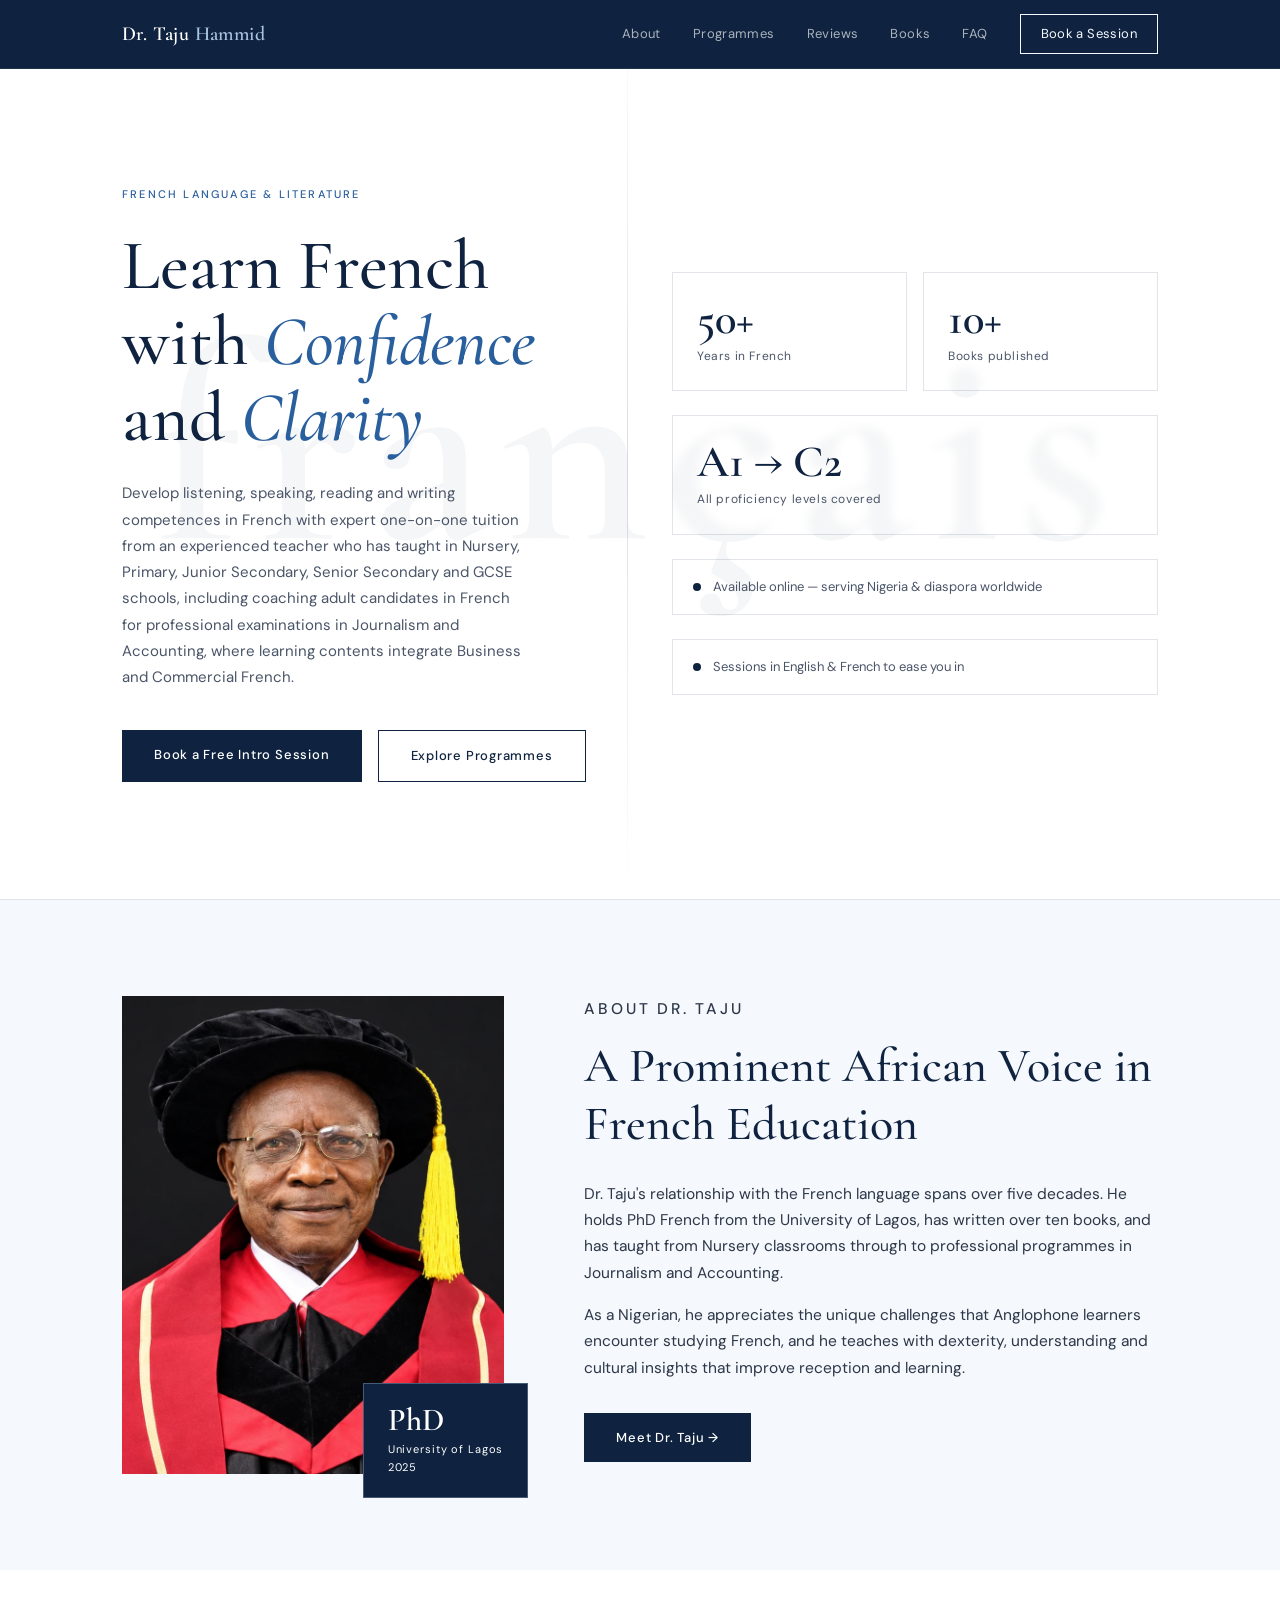
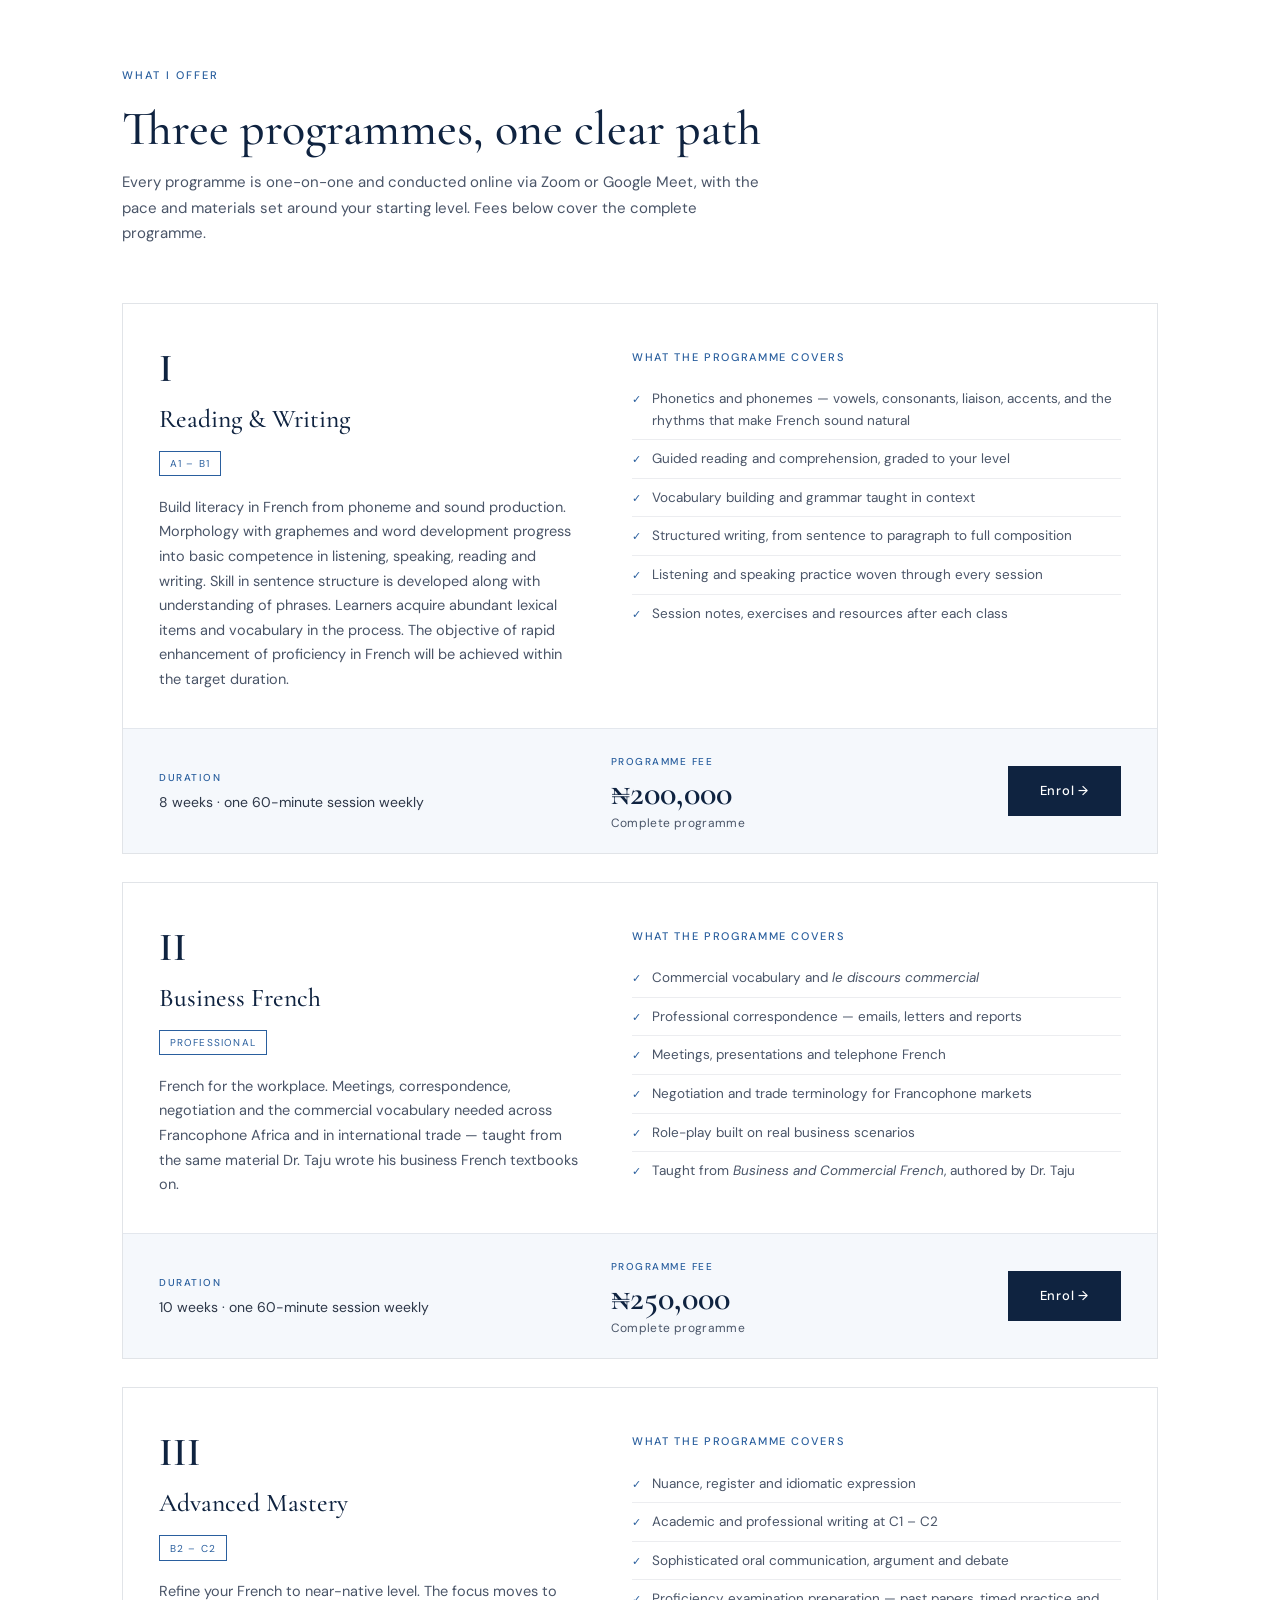
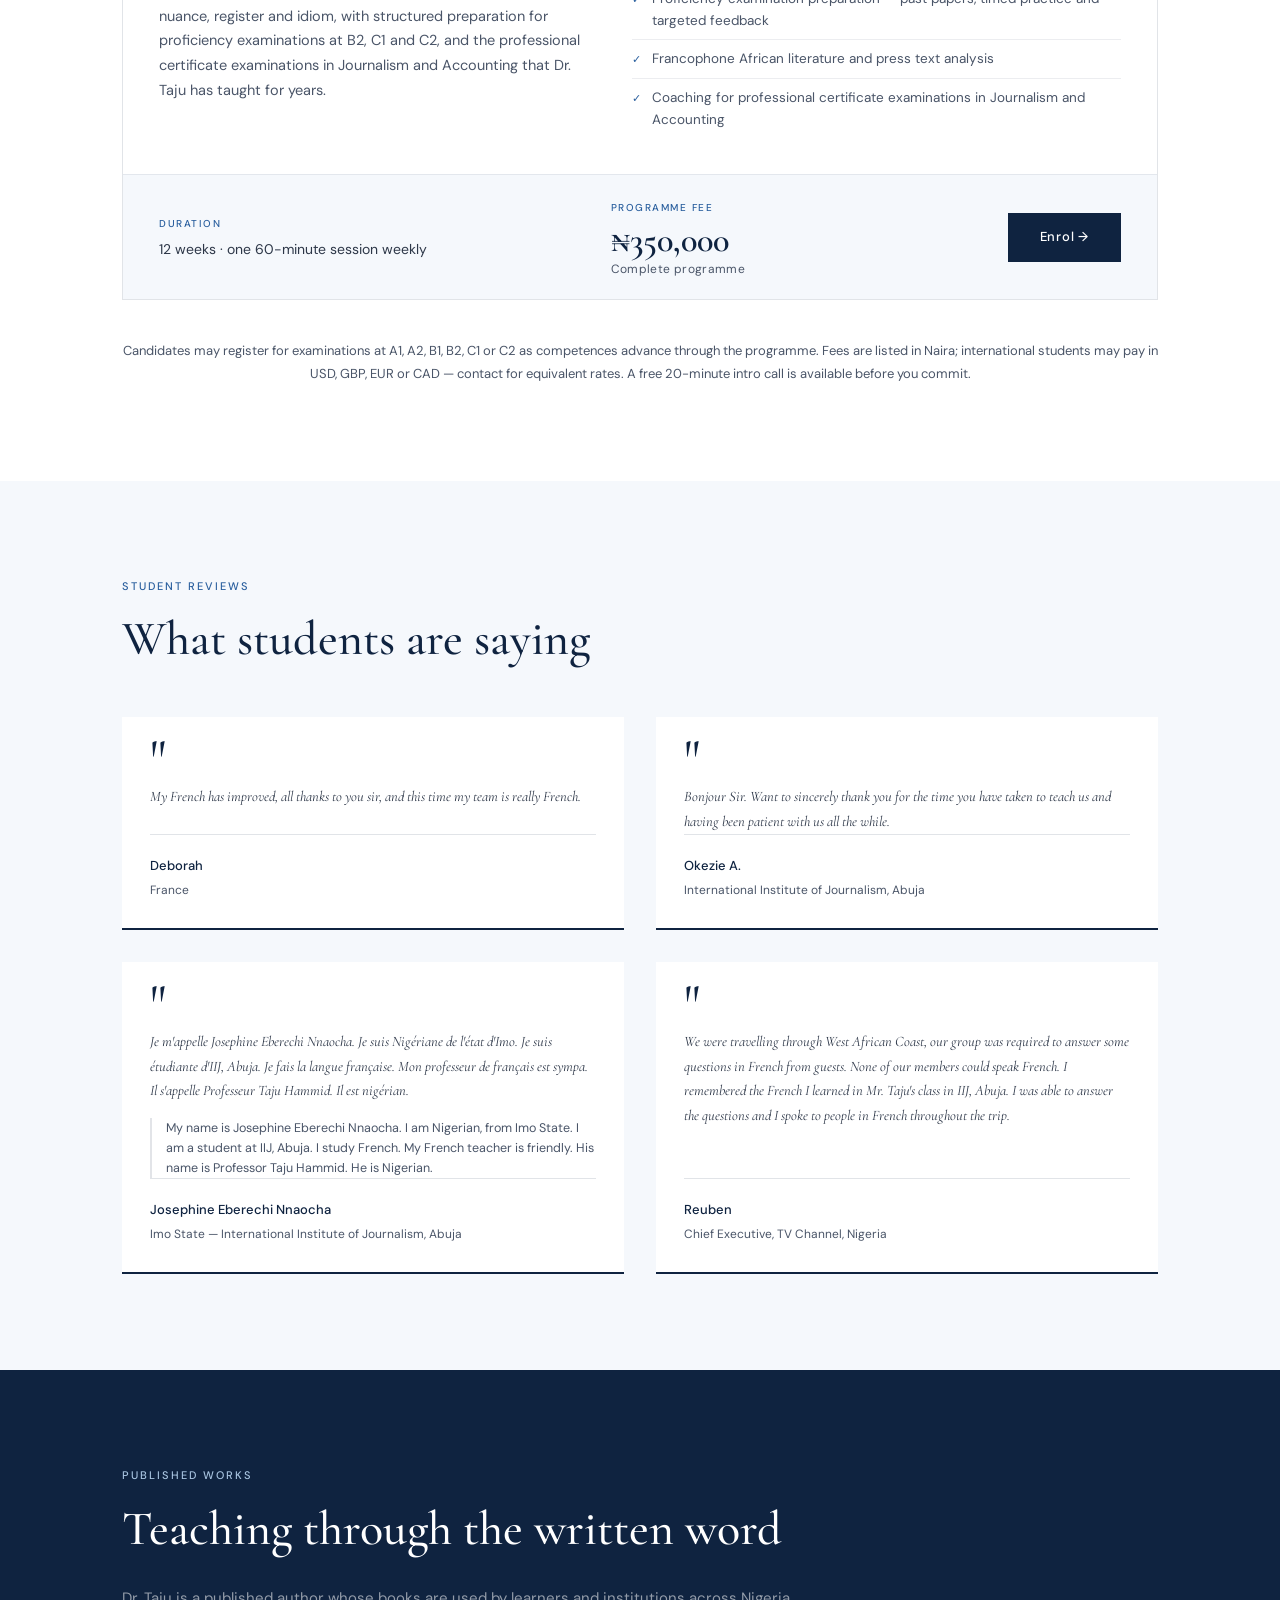
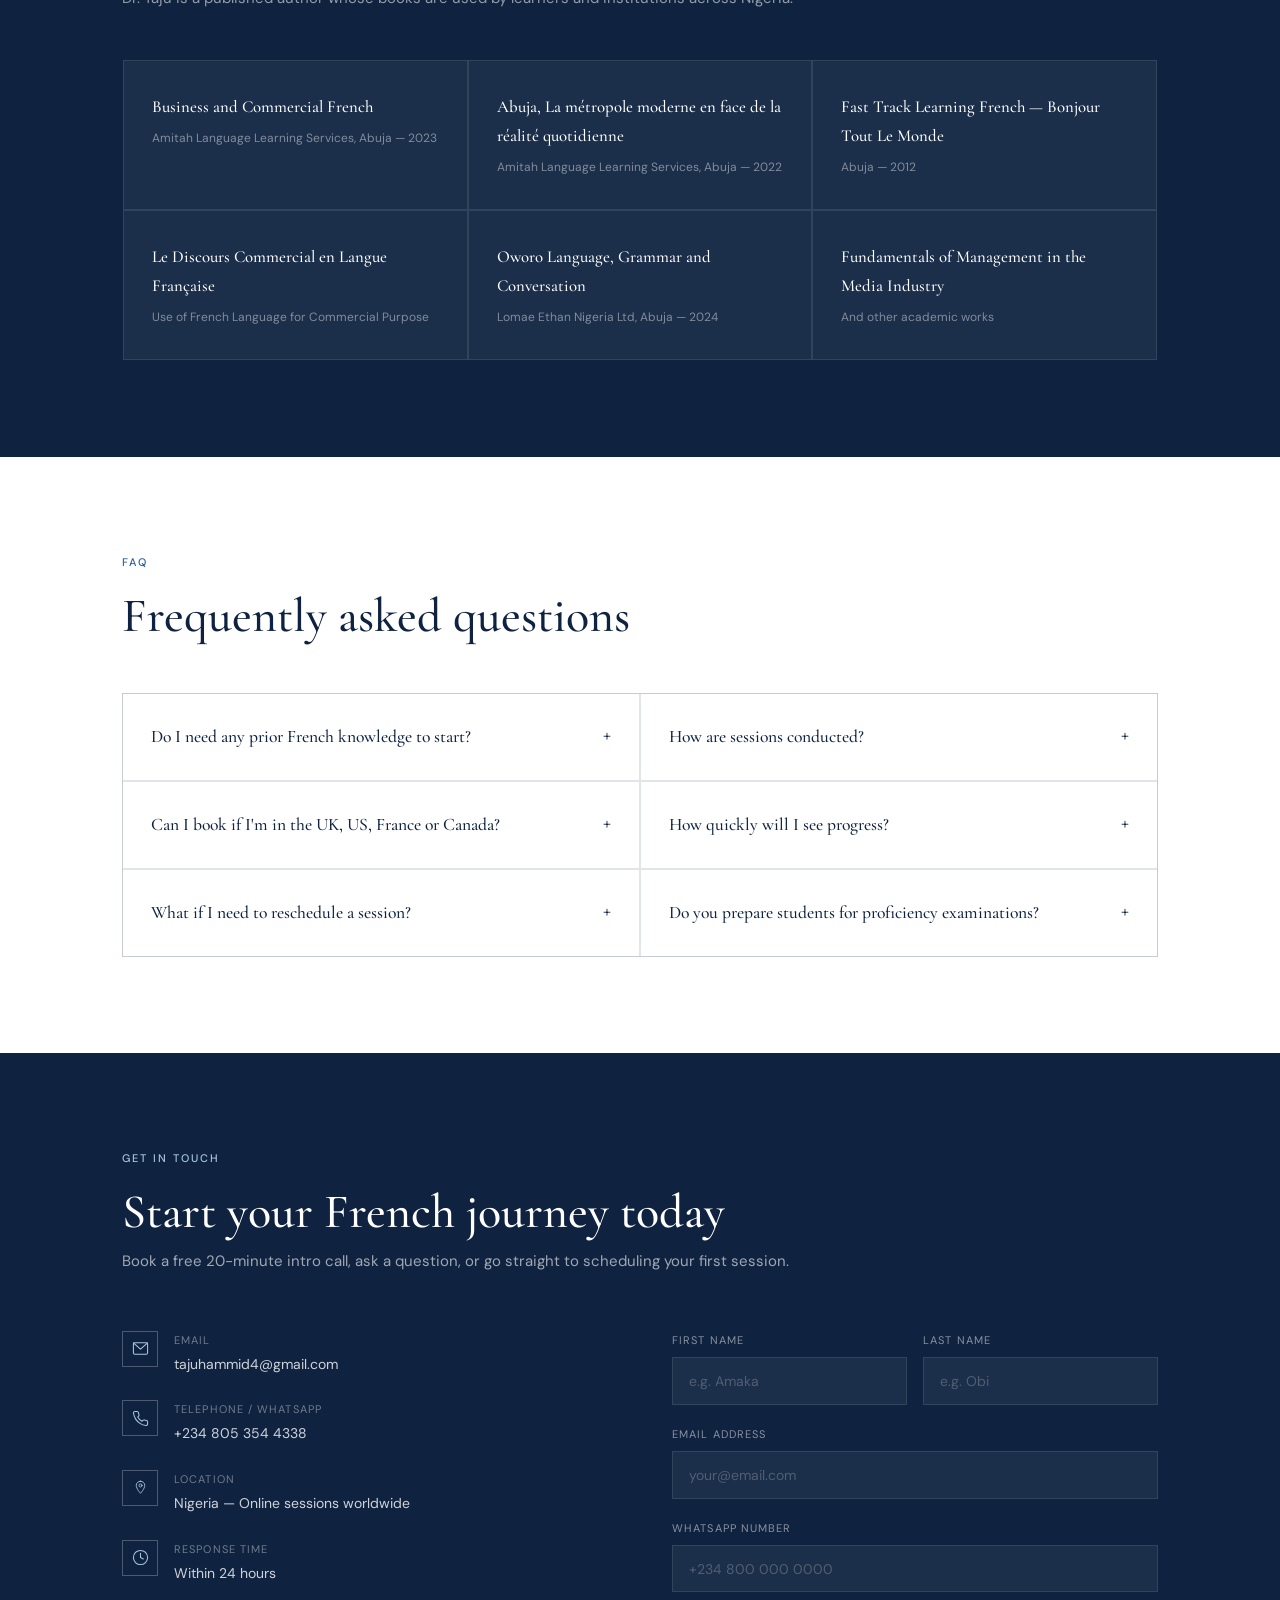
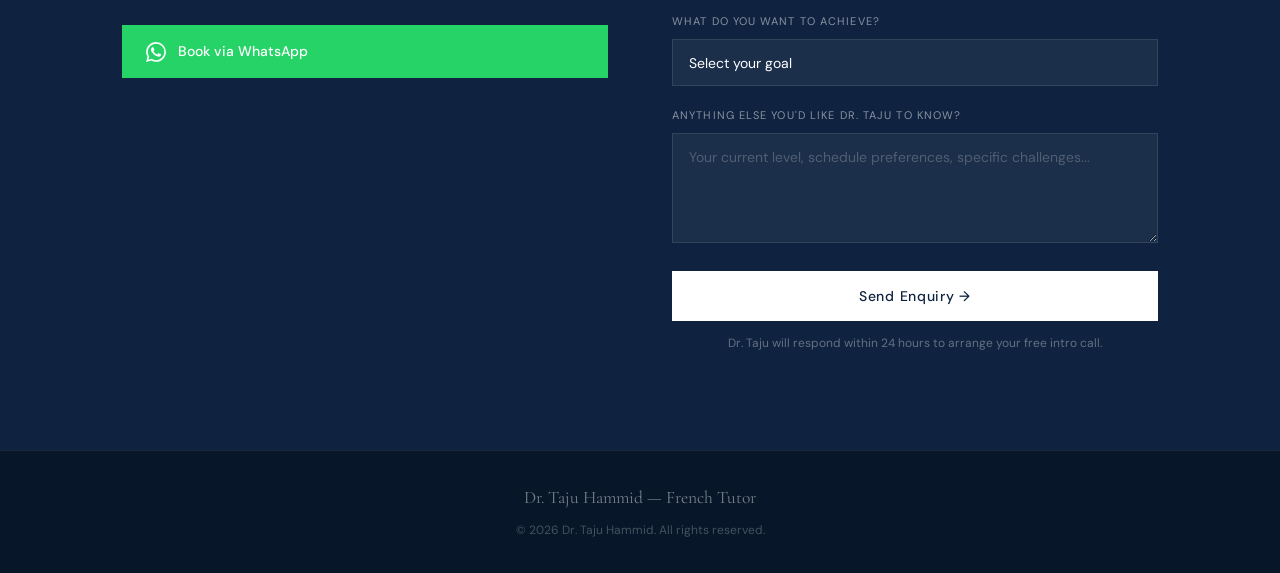
==== commit 99ab7ebb: "Use the retouched studio portrait; fix a mobile layout bug it exposed The new photo is 1586x992 agai" ====
--- a/index.html
+++ b/index.html
@@ -90,8 +90,8 @@
     <div class="container">
       <div class="about-grid">
         <div class="about-image-block">
-          <img src="assets/dr-taju-hammid.jpg" class="about-photo" loading="lazy"
-               alt="Dr. Taju Hammid in academic regalia at his University of Lagos doctoral ceremony" />
+          <img src="assets/dr-taju-hammid.webp" class="about-photo" loading="lazy"
+               alt="Studio portrait of Dr. Taju Hammid in his University of Lagos doctoral regalia" />
           <div class="about-accent-box">
             <div class="num">PhD</div>
             <div class="txt">University of Lagos<br>2025</div>
--- a/styles.css
+++ b/styles.css
@@ -283,12 +283,13 @@
 .about-photo {
   display: block;
   width: 100%;
-  /* Square frame: the source is 685x431, so a square crop uses its full
-     height and needs no upscaling. A taller frame would soften it. */
-  aspect-ratio: 1/1;
+  /* Portrait frame. The source is 1586x992, so a 4:5 crop gives 794px of
+     width where a 382px column needs 765px at 2x — sharp without upscaling. */
+  aspect-ratio: 4/5;
   object-fit: cover;
   object-position: center;
-  background: #E2EAF4;
+  /* Shown only before the image decodes; dark so it does not flash pale. */
+  background: var(--navy);
 }
 .about-accent-box {
   position: absolute;
@@ -297,6 +298,7 @@
   background: var(--navy);
   padding: 1.25rem 1.5rem;
   color: #ffffff;
+  border: 1px solid rgba(168, 196, 224, 0.35);
 }
 .about-accent-box .num {
   font-family: 'Cormorant Garamond', serif;
@@ -709,10 +711,11 @@
 .page-top { padding-top: calc(68px + 4rem); }
 .page-actions { display: flex; gap: 1rem; flex-wrap: wrap; margin-top: 2rem; }
 /* The bio runs much longer than the photo, so let the photo follow the reader.
-   Harmless on the home prelude, where there is nothing to scroll past. */
-.page-top .about-image-block { position: sticky; top: calc(68px + 2rem); }
-@media (max-width: 900px) {
-  .page-top .about-image-block { position: static; }
+   Scoped above the breakpoint rather than overridden below it: the block is
+   position:relative by default, and a leftover `top` would displace it out of
+   its own grid row, dropping the photo onto the text beneath. */
+@media (min-width: 901px) {
+  .page-top .about-image-block { position: sticky; top: calc(68px + 2rem); }
 }
 @media (max-width: 600px) {
   .page-actions a { width: 100%; text-align: center; }
